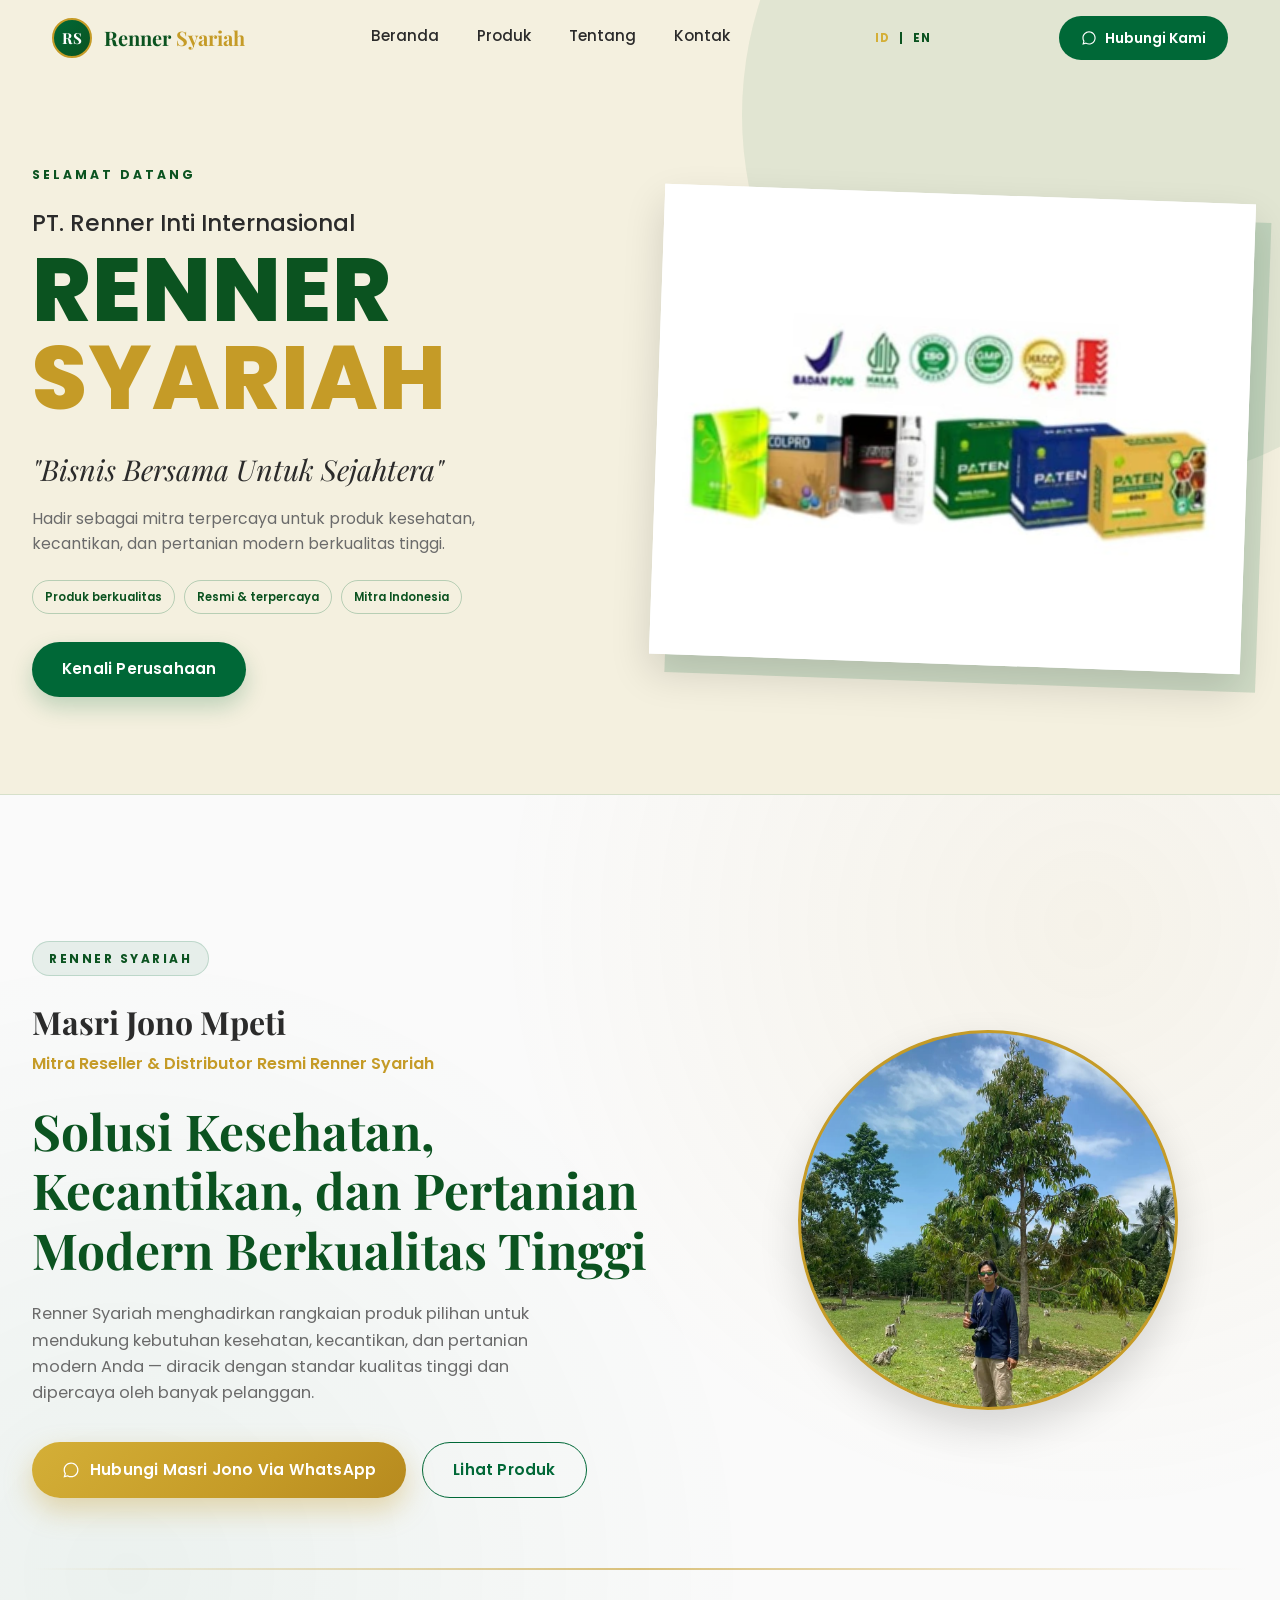
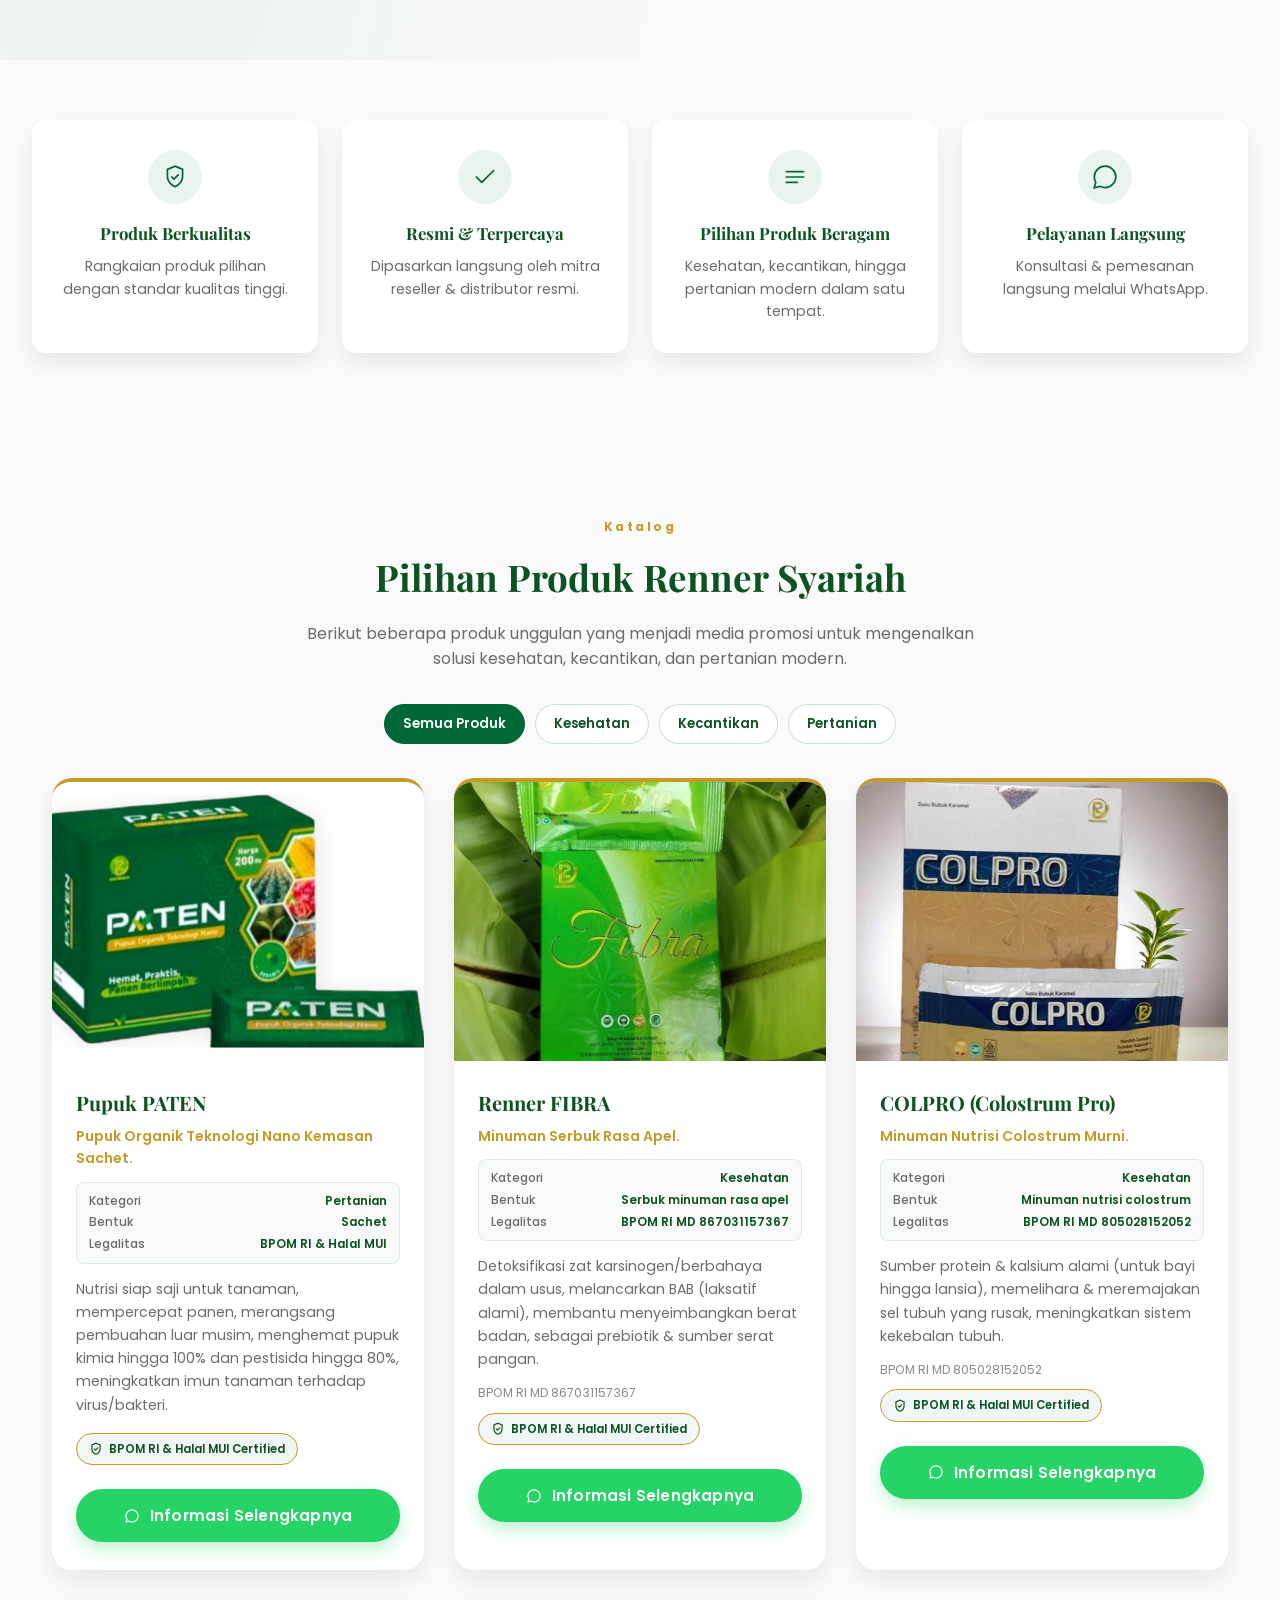
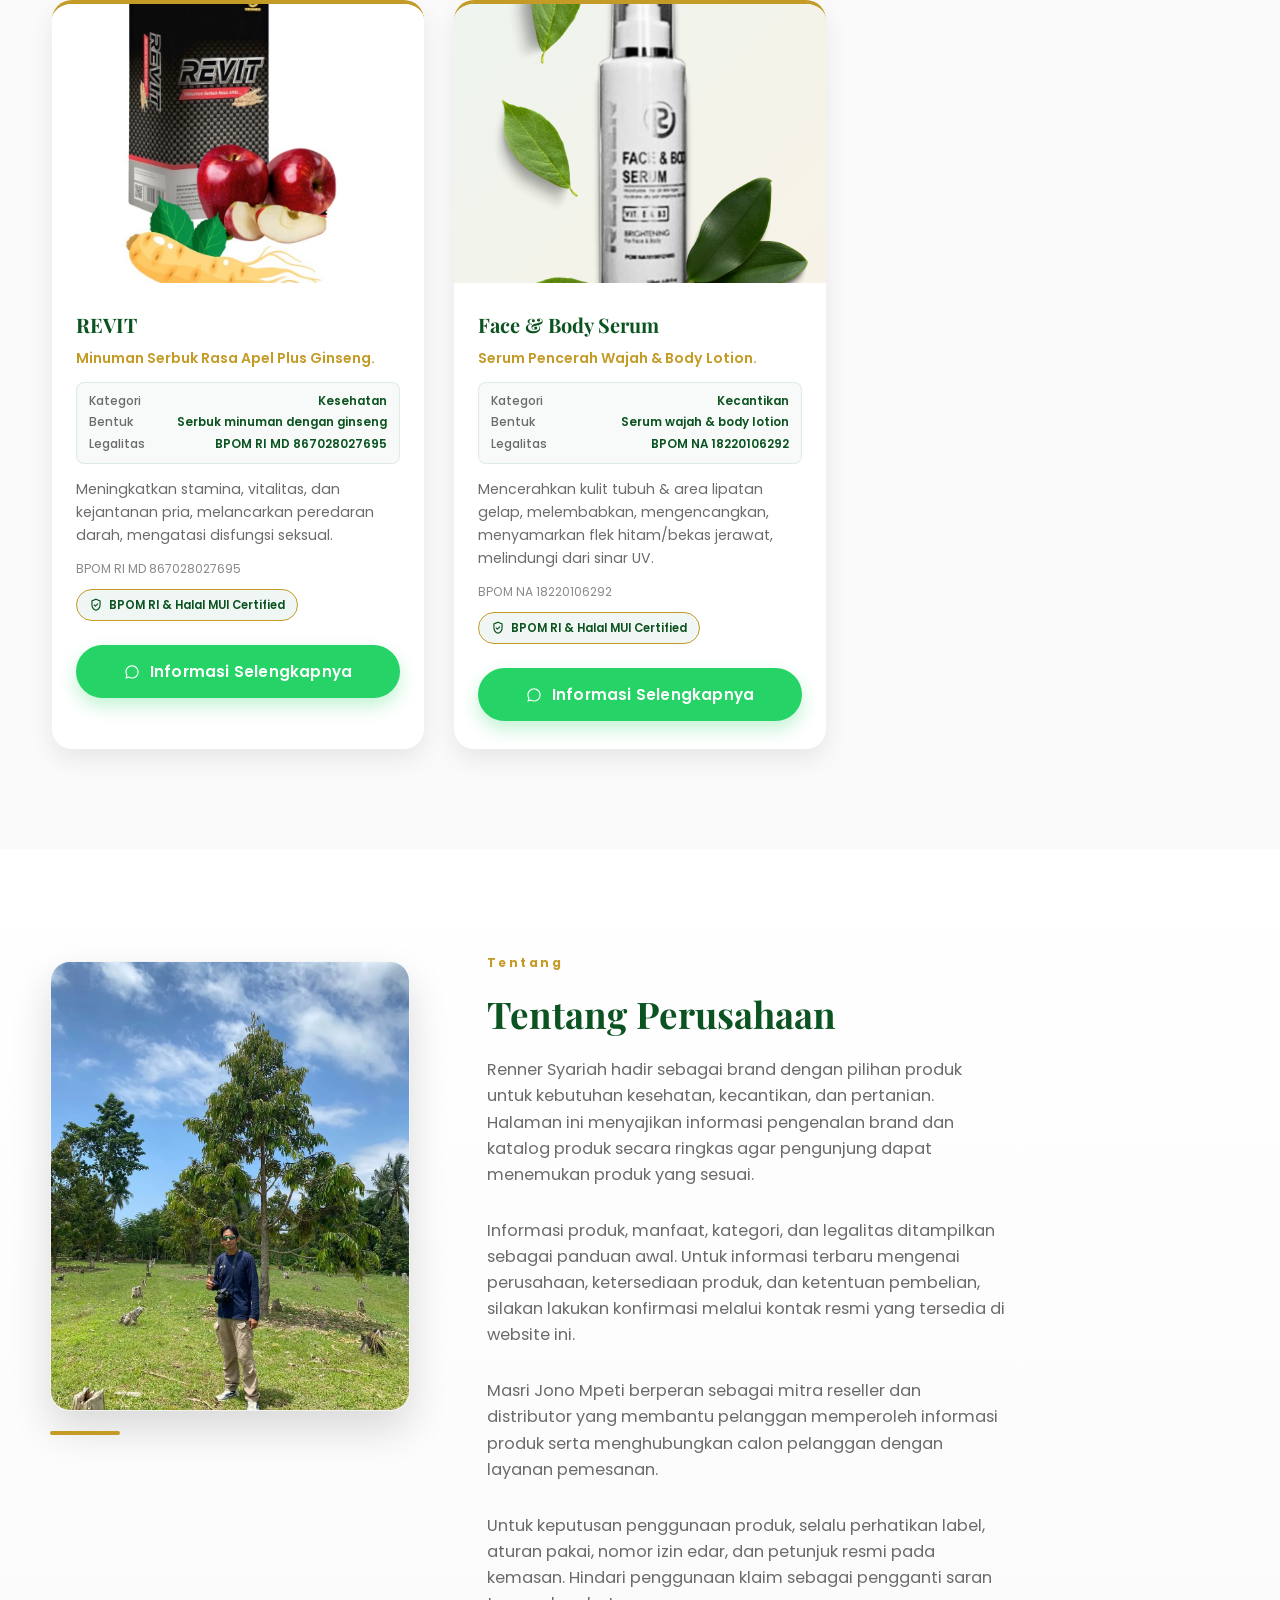
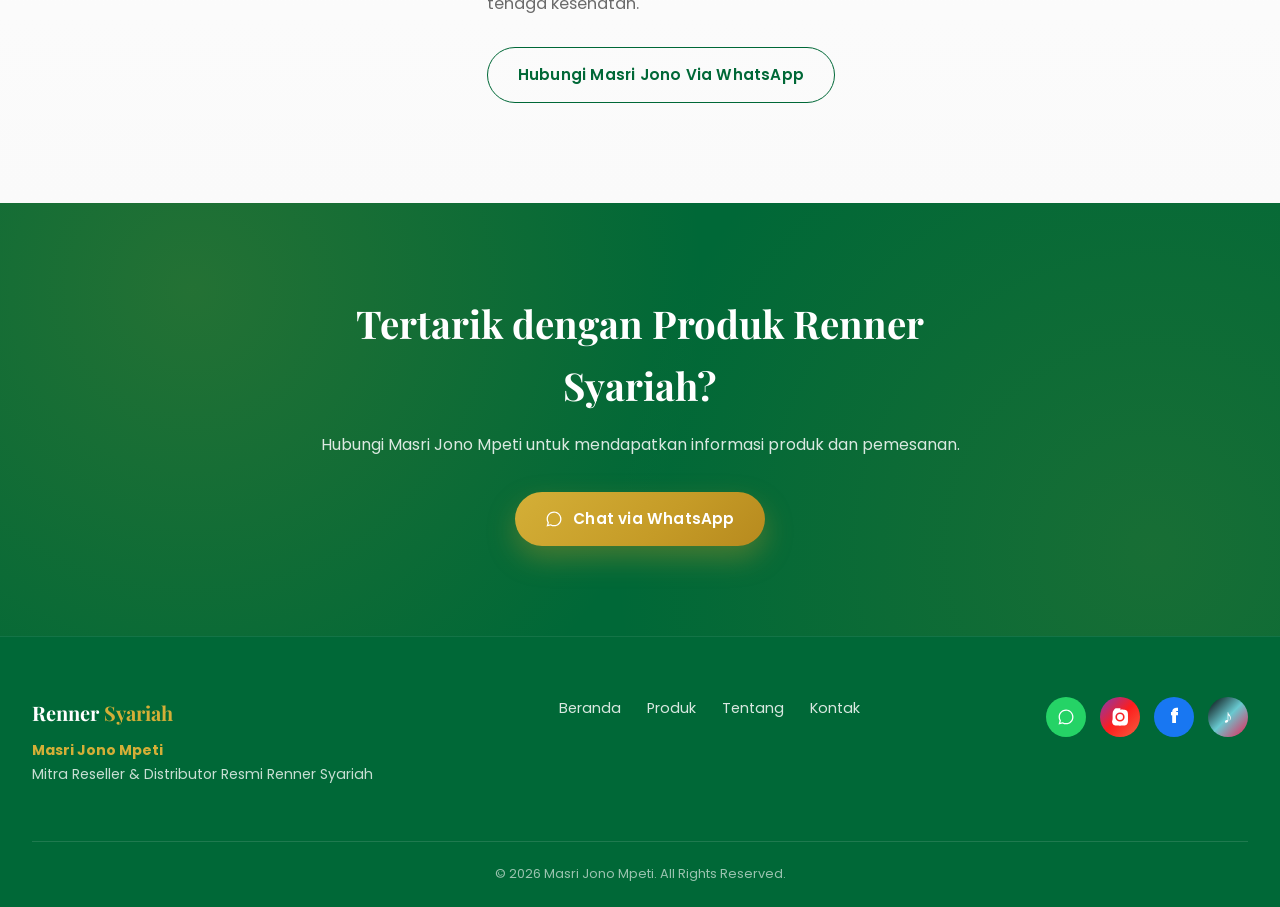
==== index.html @ 4ce664e8 "rener-syariah-mitra-website" ====
<!DOCTYPE html>
<html lang="id">
<head>
<meta charset="UTF-8" />
<meta name="viewport" content="width=device-width, initial-scale=1.0" />
<title>Renner Syariah | Produk Kesehatan, Kecantikan & Pertanian</title>
<meta name="description" content="Renner Syariah menghadirkan pilihan produk kesehatan, kecantikan, dan pertanian modern berkualitas tinggi. Dipasarkan resmi oleh Masri Jono Mpeti, Mitra Reseller & Distributor Resmi Renner Syariah." />
<meta property="og:title" content="Renner Syariah | Produk Kesehatan, Kecantikan & Pertanian" />
<meta property="og:description" content="Solusi Kesehatan, Kecantikan, dan Pertanian Modern Berkualitas Tinggi bersama Masri Jono Mpeti, Mitra Reseller & Distributor Resmi Renner Syariah." />
<meta property="og:type" content="website" />

<link rel="preconnect" href="https://fonts.googleapis.com">
<link rel="preconnect" href="https://fonts.gstatic.com" crossorigin>
<link href="https://fonts.googleapis.com/css2?family=Playfair+Display:wght@500;600;700;800&family=Poppins:wght@300;400;500;600;700&display=swap" rel="stylesheet">

<link rel="stylesheet" href="style.css" />
</head>
<body>

<!-- ===================== NAVBAR ===================== -->
<header class="navbar" id="navbar">
  <div class="navbar-inner">
    <a href="#beranda" class="brand">
      <span class="brand-mark">RS</span>
      <span class="brand-name">Renner <em>Syariah</em></span>
    </a>

    <nav class="nav-links" id="navLinks">
      <a href="#beranda" class="nav-link">Beranda</a>
      <a href="#produk" class="nav-link">Produk</a>
      <a href="#tentang" class="nav-link">Tentang</a>
      <a href="#kontak" class="nav-link">Kontak</a>
    </nav>

    <div class="language-switcher" aria-label="Pilih bahasa">
      <button type="button" class="language-option is-active" data-lang="id" aria-pressed="true">ID</button>
      <span aria-hidden="true">|</span>
      <button type="button" class="language-option" data-lang="en" aria-pressed="false">EN</button>
    </div>

    <a href="#" class="nav-cta" id="navCta">
      <svg viewBox="0 0 24 24" width="16" height="16" fill="currentColor" aria-hidden="true"><path d="M12.04 2C6.58 2 2.13 6.45 2.13 11.91c0 1.75.46 3.45 1.32 4.95L2.05 22l5.29-1.39c1.44.79 3.06 1.2 4.7 1.2h.01c5.46 0 9.91-4.45 9.91-9.91 0-2.65-1.03-5.14-2.9-7.01C17.19 3.03 14.7 2 12.04 2zm0 18.15h-.01c-1.46 0-2.9-.39-4.15-1.13l-.3-.18-3.12.82.83-3.04-.19-.31a8.18 8.18 0 0 1-1.26-4.4c0-4.53 3.68-8.21 8.21-8.21 2.19 0 4.25.86 5.8 2.4a8.15 8.15 0 0 1 2.4 5.8c0 4.53-3.69 8.25-8.21 8.25z"/></svg>
      Hubungi Kami
    </a>

    <button class="hamburger" id="hamburgerBtn" aria-label="Buka menu" aria-expanded="false" aria-controls="navLinks">
      <span></span><span></span><span></span>
    </button>
  </div>
</header>

<main>

  <!-- ===================== COMPANY INTRO ===================== -->
  <section class="company-intro" id="profil-perusahaan">
    <div class="company-intro-inner">
      <div class="company-intro-copy reveal">
        <span class="company-kicker">SELAMAT DATANG</span>
        <p class="company-legal-name">PT. Renner Inti Internasional</p>
        <h1>RENNER <span>SYARIAH</span></h1>
        <p class="company-motto">&quot;Bisnis Bersama Untuk Sejahtera&quot;</p>
        <p class="company-summary">Hadir sebagai mitra terpercaya untuk produk kesehatan, kecantikan, dan pertanian modern berkualitas tinggi.</p>
        <div class="company-credentials" aria-label="Keunggulan perusahaan">
          <span>Produk berkualitas</span>
          <span>Resmi &amp; terpercaya</span>
          <span>Mitra Indonesia</span>
        </div>
        <a href="#tentang" class="btn btn-company">Kenali Perusahaan</a>
      </div>

      <div class="company-intro-visual reveal">
        <div class="company-image-frame">
          <img src="images/utama.png" alt="Materi produk PATEN Renner Syariah" />
        </div>
      </div>
    </div>
  </section>

  <!-- ===================== HERO ===================== -->
  <section class="hero" id="beranda">
    <div class="hero-inner">
      <div class="hero-text reveal">
        <span class="badge-eyebrow">RENNER SYARIAH</span>
        <h2 class="hero-name">Masri Jono Mpeti</h2>
        <p class="hero-role">Mitra Reseller &amp; Distributor Resmi Renner Syariah</p>

        <h1 class="hero-headline">Solusi Kesehatan, Kecantikan, dan Pertanian Modern Berkualitas Tinggi</h1>

        <p class="hero-desc">
          Renner Syariah menghadirkan rangkaian produk pilihan untuk mendukung kebutuhan
          kesehatan, kecantikan, dan pertanian modern Anda &mdash; diracik dengan standar
          kualitas tinggi dan dipercaya oleh banyak pelanggan.
        </p>

        <div class="hero-actions">
          <a href="#" class="btn btn-gold" id="heroWaBtn">
            <svg viewBox="0 0 24 24" width="18" height="18" fill="currentColor" aria-hidden="true"><path d="M12.04 2C6.58 2 2.13 6.45 2.13 11.91c0 1.75.46 3.45 1.32 4.95L2.05 22l5.29-1.39c1.44.79 3.06 1.2 4.7 1.2h.01c5.46 0 9.91-4.45 9.91-9.91 0-2.65-1.03-5.14-2.9-7.01C17.19 3.03 14.7 2 12.04 2zm0 18.15h-.01c-1.46 0-2.9-.39-4.15-1.13l-.3-.18-3.12.82.83-3.04-.19-.31a8.18 8.18 0 0 1-1.26-4.4c0-4.53 3.68-8.21 8.21-8.21 2.19 0 4.25.86 5.8 2.4a8.15 8.15 0 0 1 2.4 5.8c0 4.53-3.69 8.25-8.21 8.25z"/></svg>
            Hubungi Masri Jono Via WhatsApp
          </a>
          <a href="#produk" class="btn btn-outline">Lihat Produk</a>
        </div>
      </div>

      <div class="hero-visual reveal">
        <div class="hero-photo-wrap" style="--hero-image: url('images/profile.jpeg');">
          <div class="hero-blob blob-green" aria-hidden="true"></div>
          <div class="hero-blob blob-gold" aria-hidden="true"></div>
          <img src="images/profile.jpeg" alt="Foto Masri Jono Mpeti, Mitra Reseller & Distributor Resmi Renner Syariah" class="hero-photo" />
        </div>
      </div>
    </div>
    <div class="hero-gold-rule" aria-hidden="true"></div>
  </section>

  <!-- ===================== TRUST SECTION ===================== -->
  <section class="trust">
    <div class="trust-inner">
      <article class="trust-card reveal">
        <span class="trust-icon">
          <svg viewBox="0 0 24 24" width="26" height="26" fill="none" stroke="currentColor" stroke-width="1.6"><path d="M12 2l7 3v6c0 5-3.4 8.7-7 10-3.6-1.3-7-5-7-10V5l7-3z"/><path d="M9 12l2 2 4-4" stroke-linecap="round" stroke-linejoin="round"/></svg>
        </span>
        <h3>Produk Berkualitas</h3>
        <p>Rangkaian produk pilihan dengan standar kualitas tinggi.</p>
      </article>

      <article class="trust-card reveal">
        <span class="trust-icon">
          <svg viewBox="0 0 24 24" width="26" height="26" fill="none" stroke="currentColor" stroke-width="1.6"><path d="M4 12l5 5L20 6" stroke-linecap="round" stroke-linejoin="round"/></svg>
        </span>
        <h3>Resmi &amp; Terpercaya</h3>
        <p>Dipasarkan langsung oleh mitra reseller &amp; distributor resmi.</p>
      </article>

      <article class="trust-card reveal">
        <span class="trust-icon">
          <svg viewBox="0 0 24 24" width="26" height="26" fill="none" stroke="currentColor" stroke-width="1.6"><path d="M4 7h16M4 12h16M4 17h10" stroke-linecap="round"/></svg>
        </span>
        <h3>Pilihan Produk Beragam</h3>
        <p>Kesehatan, kecantikan, hingga pertanian modern dalam satu tempat.</p>
      </article>

      <article class="trust-card reveal">
        <span class="trust-icon">
          <svg viewBox="0 0 24 24" width="26" height="26" fill="none" stroke="currentColor" stroke-width="1.6"><path d="M12.04 2C6.58 2 2.13 6.45 2.13 11.91c0 1.75.46 3.45 1.32 4.95L2.05 22l5.29-1.39c1.44.79 3.06 1.2 4.7 1.2h.01c5.46 0 9.91-4.45 9.91-9.91 0-2.65-1.03-5.14-2.9-7.01C17.19 3.03 14.7 2 12.04 2z"/></svg>
        </span>
        <h3>Pelayanan Langsung</h3>
        <p>Konsultasi &amp; pemesanan langsung melalui WhatsApp.</p>
      </article>
    </div>
  </section>

  <!-- ===================== KATALOG PRODUK ===================== -->
  <section class="catalog" id="produk">
    <div class="section-head reveal">
      <span class="section-eyebrow">Katalog</span>
      <h2 class="section-title">Pilihan Produk Renner Syariah</h2>
      <p class="section-subtitle">Berikut beberapa produk unggulan yang menjadi media promosi untuk mengenalkan solusi kesehatan, kecantikan, dan pertanian modern.</p>
    </div>

    <div class="category-filter reveal" aria-label="Filter kategori produk">
      <button type="button" class="category-filter-btn is-active" data-category-filter="all" data-id="Semua Produk" data-en="All Products">Semua Produk</button>
      <button type="button" class="category-filter-btn" data-category-filter="kesehatan" data-id="Kesehatan" data-en="Health">Kesehatan</button>
      <button type="button" class="category-filter-btn" data-category-filter="kecantikan" data-id="Kecantikan" data-en="Beauty">Kecantikan</button>
      <button type="button" class="category-filter-btn" data-category-filter="pertanian" data-id="Pertanian" data-en="Agriculture">Pertanian</button>
    </div>

    <div class="product-grid">

      <!-- PRODUK 1 -->
      <article class="product-card reveal" data-category="pertanian" tabindex="0" role="button" aria-expanded="false" aria-label="Tampilkan manfaat Pupuk PATEN">
        <div class="product-img-wrap">
          <img src="images/paten.jpg" alt="Pupuk PATEN - Pupuk Organik Teknologi Nano Kemasan Sachet" class="product-img" />
        </div>
        <div class="product-body">
          <h3 class="product-name">Pupuk PATEN</h3>
          <p class="product-tagline">Pupuk Organik Teknologi Nano Kemasan Sachet.</p>
          <div class="product-details">
            <span><strong data-id="Kategori" data-en="Category">Kategori</strong><b data-id="Pertanian" data-en="Agriculture">Pertanian</b></span>
            <span><strong data-id="Bentuk" data-en="Format">Bentuk</strong><b data-id="Sachet" data-en="Sachet">Sachet</b></span>
            <span><strong data-id="Legalitas" data-en="Legal status">Legalitas</strong><b data-id="BPOM RI &amp; Halal MUI" data-en="BPOM RI &amp; Halal MUI">BPOM RI &amp; Halal MUI</b></span>
          </div>
          <p class="product-desc">Nutrisi siap saji untuk tanaman, mempercepat panen, merangsang pembuahan luar musim, menghemat pupuk kimia hingga 100% dan pestisida hingga 80%, meningkatkan imun tanaman terhadap virus/bakteri.</p>
          <div class="product-benefits" aria-hidden="true">
            <h4>Manfaat Produk</h4>
            <ul>
              <li>Mempercepat pertumbuhan dan panen tanaman.</li>
              <li>Merangsang pembuahan di luar musim.</li>
              <li>Menghemat penggunaan pupuk kimia dan pestisida.</li>
              <li>Membantu meningkatkan imun tanaman.</li>
            </ul>
          </div>
         
          <div class="legal-badge">
            <svg viewBox="0 0 24 24" width="14" height="14" fill="none" stroke="currentColor" stroke-width="2"><path d="M12 2l7 3v6c0 5-3.4 8.7-7 10-3.6-1.3-7-5-7-10V5l7-3z"/><path d="M9 12l2 2 4-4" stroke-linecap="round" stroke-linejoin="round"/></svg>
            BPOM RI &amp; Halal MUI Certified
          </div>
          <button class="btn btn-wa product-order" data-product="Pupuk PATEN">
            <svg viewBox="0 0 24 24" width="16" height="16" fill="currentColor" aria-hidden="true"><path d="M12.04 2C6.58 2 2.13 6.45 2.13 11.91c0 1.75.46 3.45 1.32 4.95L2.05 22l5.29-1.39c1.44.79 3.06 1.2 4.7 1.2h.01c5.46 0 9.91-4.45 9.91-9.91 0-2.65-1.03-5.14-2.9-7.01C17.19 3.03 14.7 2 12.04 2zm0 18.15h-.01c-1.46 0-2.9-.39-4.15-1.13l-.3-.18-3.12.82.83-3.04-.19-.31a8.18 8.18 0 0 1-1.26-4.4c0-4.53 3.68-8.21 8.21-8.21 2.19 0 4.25.86 5.8 2.4a8.15 8.15 0 0 1 2.4 5.8c0 4.53-3.69 8.25-8.21 8.25z"/></svg>
            Informasi Selengkapnya
          </button>
        </div>
      </article>

      <!-- PRODUK 2 -->
      <article class="product-card reveal" data-category="kesehatan" tabindex="0" role="button" aria-expanded="false" aria-label="Tampilkan manfaat Renner FIBRA">
        <div class="product-img-wrap">
          <img src="images/fibra.jpg" alt="Renner FIBRA - Minuman Serbuk Rasa Apel" class="product-img" />
        </div>
        <div class="product-body">
          <h3 class="product-name">Renner FIBRA</h3>
          <p class="product-tagline">Minuman Serbuk Rasa Apel.</p>
          <div class="product-details">
            <span><strong data-id="Kategori" data-en="Category">Kategori</strong><b data-id="Kesehatan" data-en="Health">Kesehatan</b></span>
            <span><strong data-id="Bentuk" data-en="Format">Bentuk</strong><b data-id="Serbuk minuman rasa apel" data-en="Apple-flavored drink powder">Serbuk minuman rasa apel</b></span>
            <span><strong data-id="Legalitas" data-en="Legal status">Legalitas</strong><b data-id="BPOM RI MD 867031157367" data-en="BPOM RI MD 867031157367">BPOM RI MD 867031157367</b></span>
          </div>
          <p class="product-desc">Detoksifikasi zat karsinogen/berbahaya dalam usus, melancarkan BAB (laksatif alami), membantu menyeimbangkan berat badan, sebagai prebiotik &amp; sumber serat pangan.</p>
          <div class="product-benefits" aria-hidden="true">
            <h4>Manfaat Produk</h4>
            <ul>
              <li>Membantu membersihkan zat berbahaya dalam usus.</li>
              <li>Mendukung kelancaran buang air besar.</li>
              <li>Membantu menjaga keseimbangan berat badan.</li>
              <li>Menjadi sumber serat dan prebiotik.</li>
            </ul>
          </div>
          <p class="product-legal-number">BPOM RI MD 867031157367</p>
         
          <div class="legal-badge">
            <svg viewBox="0 0 24 24" width="14" height="14" fill="none" stroke="currentColor" stroke-width="2"><path d="M12 2l7 3v6c0 5-3.4 8.7-7 10-3.6-1.3-7-5-7-10V5l7-3z"/><path d="M9 12l2 2 4-4" stroke-linecap="round" stroke-linejoin="round"/></svg>
            BPOM RI &amp; Halal MUI Certified
          </div>
          <button class="btn btn-wa product-order" data-product="Renner FIBRA">
            <svg viewBox="0 0 24 24" width="16" height="16" fill="currentColor" aria-hidden="true"><path d="M12.04 2C6.58 2 2.13 6.45 2.13 11.91c0 1.75.46 3.45 1.32 4.95L2.05 22l5.29-1.39c1.44.79 3.06 1.2 4.7 1.2h.01c5.46 0 9.91-4.45 9.91-9.91 0-2.65-1.03-5.14-2.9-7.01C17.19 3.03 14.7 2 12.04 2zm0 18.15h-.01c-1.46 0-2.9-.39-4.15-1.13l-.3-.18-3.12.82.83-3.04-.19-.31a8.18 8.18 0 0 1-1.26-4.4c0-4.53 3.68-8.21 8.21-8.21 2.19 0 4.25.86 5.8 2.4a8.15 8.15 0 0 1 2.4 5.8c0 4.53-3.69 8.25-8.21 8.25z"/></svg>
            Informasi Selengkapnya
          </button>
        </div>
      </article>

      <!-- PRODUK 3 -->
      <article class="product-card reveal" data-category="kesehatan" tabindex="0" role="button" aria-expanded="false" aria-label="Tampilkan manfaat COLPRO">
        <div class="product-img-wrap">
          <img src="images/colpro.jpg" alt="COLPRO (Colostrum Pro) - Minuman Nutrisi Colostrum Murni" class="product-img" />
        </div>
        <div class="product-body">
          <h3 class="product-name">COLPRO (Colostrum Pro)</h3>
          <p class="product-tagline">Minuman Nutrisi Colostrum Murni.</p>
          <div class="product-details">
            <span><strong data-id="Kategori" data-en="Category">Kategori</strong><b data-id="Kesehatan" data-en="Health">Kesehatan</b></span>
            <span><strong data-id="Bentuk" data-en="Format">Bentuk</strong><b data-id="Minuman nutrisi colostrum" data-en="Colostrum nutrition drink">Minuman nutrisi colostrum</b></span>
            <span><strong data-id="Legalitas" data-en="Legal status">Legalitas</strong><b data-id="BPOM RI MD 805028152052" data-en="BPOM RI MD 805028152052">BPOM RI MD 805028152052</b></span>
          </div>
          <p class="product-desc">Sumber protein &amp; kalsium alami (untuk bayi hingga lansia), memelihara &amp; meremajakan sel tubuh yang rusak, meningkatkan sistem kekebalan tubuh.</p>
          <div class="product-benefits" aria-hidden="true">
            <h4>Manfaat Produk</h4>
            <ul>
              <li>Menyediakan protein dan kalsium alami.</li>
              <li>Mendukung pemeliharaan dan peremajaan sel tubuh.</li>
              <li>Membantu menjaga sistem kekebalan tubuh.</li>
              <li>Dapat dikonsumsi mulai dari bayi hingga lansia.</li>
            </ul>
          </div>
          <p class="product-legal-number">BPOM RI MD 805028152052</p>
        
          <div class="legal-badge">
            <svg viewBox="0 0 24 24" width="14" height="14" fill="none" stroke="currentColor" stroke-width="2"><path d="M12 2l7 3v6c0 5-3.4 8.7-7 10-3.6-1.3-7-5-7-10V5l7-3z"/><path d="M9 12l2 2 4-4" stroke-linecap="round" stroke-linejoin="round"/></svg>
            BPOM RI &amp; Halal MUI Certified
          </div>
          <button class="btn btn-wa product-order" data-product="COLPRO (Colostrum Pro)">
            <svg viewBox="0 0 24 24" width="16" height="16" fill="currentColor" aria-hidden="true"><path d="M12.04 2C6.58 2 2.13 6.45 2.13 11.91c0 1.75.46 3.45 1.32 4.95L2.05 22l5.29-1.39c1.44.79 3.06 1.2 4.7 1.2h.01c5.46 0 9.91-4.45 9.91-9.91 0-2.65-1.03-5.14-2.9-7.01C17.19 3.03 14.7 2 12.04 2zm0 18.15h-.01c-1.46 0-2.9-.39-4.15-1.13l-.3-.18-3.12.82.83-3.04-.19-.31a8.18 8.18 0 0 1-1.26-4.4c0-4.53 3.68-8.21 8.21-8.21 2.19 0 4.25.86 5.8 2.4a8.15 8.15 0 0 1 2.4 5.8c0 4.53-3.69 8.25-8.21 8.25z"/></svg>
            Informasi Selengkapnya
          </button>
        </div>
      </article>

      <!-- PRODUK 4 -->
      <article class="product-card reveal" data-category="kesehatan" tabindex="0" role="button" aria-expanded="false" aria-label="Tampilkan manfaat REVIT">
        <div class="product-img-wrap">
          <img src="images/revit.jpg" alt="REVIT - Minuman Serbuk Rasa Apel Plus Ginseng" class="product-img" />
        </div>
        <div class="product-body">
          <h3 class="product-name">REVIT</h3>
          <p class="product-tagline">Minuman Serbuk Rasa Apel Plus Ginseng.</p>
          <div class="product-details">
            <span><strong data-id="Kategori" data-en="Category">Kategori</strong><b data-id="Kesehatan" data-en="Health">Kesehatan</b></span>
            <span><strong data-id="Bentuk" data-en="Format">Bentuk</strong><b data-id="Serbuk minuman dengan ginseng" data-en="Drink powder with ginseng">Serbuk minuman dengan ginseng</b></span>
            <span><strong data-id="Legalitas" data-en="Legal status">Legalitas</strong><b data-id="BPOM RI MD 867028027695" data-en="BPOM RI MD 867028027695">BPOM RI MD 867028027695</b></span>
          </div>
          <p class="product-desc">Meningkatkan stamina, vitalitas, dan kejantanan pria, melancarkan peredaran darah, mengatasi disfungsi seksual.</p>
          <div class="product-benefits" aria-hidden="true">
            <h4>Manfaat Produk</h4>
            <ul>
              <li>Membantu meningkatkan stamina dan vitalitas pria.</li>
              <li>Mendukung kelancaran peredaran darah.</li>
              <li>Membantu menjaga performa dan kebugaran tubuh.</li>
            </ul>
          </div>
          <p class="product-legal-number">BPOM RI MD 867028027695</p>
          
          <div class="legal-badge">
            <svg viewBox="0 0 24 24" width="14" height="14" fill="none" stroke="currentColor" stroke-width="2"><path d="M12 2l7 3v6c0 5-3.4 8.7-7 10-3.6-1.3-7-5-7-10V5l7-3z"/><path d="M9 12l2 2 4-4" stroke-linecap="round" stroke-linejoin="round"/></svg>
            BPOM RI &amp; Halal MUI Certified
          </div>
          <button class="btn btn-wa product-order" data-product="REVIT">
            <svg viewBox="0 0 24 24" width="16" height="16" fill="currentColor" aria-hidden="true"><path d="M12.04 2C6.58 2 2.13 6.45 2.13 11.91c0 1.75.46 3.45 1.32 4.95L2.05 22l5.29-1.39c1.44.79 3.06 1.2 4.7 1.2h.01c5.46 0 9.91-4.45 9.91-9.91 0-2.65-1.03-5.14-2.9-7.01C17.19 3.03 14.7 2 12.04 2zm0 18.15h-.01c-1.46 0-2.9-.39-4.15-1.13l-.3-.18-3.12.82.83-3.04-.19-.31a8.18 8.18 0 0 1-1.26-4.4c0-4.53 3.68-8.21 8.21-8.21 2.19 0 4.25.86 5.8 2.4a8.15 8.15 0 0 1 2.4 5.8c0 4.53-3.69 8.25-8.21 8.25z"/></svg>
            Informasi Selengkapnya
          </button>
        </div>
      </article>

      <!-- PRODUK 5 -->
      <article class="product-card reveal" data-category="kecantikan" tabindex="0" role="button" aria-expanded="false" aria-label="Tampilkan manfaat Face &amp; Body Serum">
        <div class="product-img-wrap">
          <img src="images/bodycerum.png" alt="Face & Body Serum - Serum Pencerah Wajah & Body Lotion" class="product-img" />
        </div>
        <div class="product-body">
          <h3 class="product-name">Face &amp; Body Serum</h3>
          <p class="product-tagline">Serum Pencerah Wajah &amp; Body Lotion.</p>
          <div class="product-details">
            <span><strong data-id="Kategori" data-en="Category">Kategori</strong><b data-id="Kecantikan" data-en="Beauty">Kecantikan</b></span>
            <span><strong data-id="Bentuk" data-en="Format">Bentuk</strong><b data-id="Serum wajah &amp; body lotion" data-en="Face serum &amp; body lotion">Serum wajah &amp; body lotion</b></span>
            <span><strong data-id="Legalitas" data-en="Legal status">Legalitas</strong><b data-id="BPOM NA 18220106292" data-en="BPOM NA 18220106292">BPOM NA 18220106292</b></span>
          </div>
          <p class="product-desc">Mencerahkan kulit tubuh &amp; area lipatan gelap, melembabkan, mengencangkan, menyamarkan flek hitam/bekas jerawat, melindungi dari sinar UV.</p>
          <div class="product-benefits" aria-hidden="true">
            <h4>Manfaat Produk</h4>
            <ul>
              <li>Membantu mencerahkan kulit dan area lipatan.</li>
              <li>Melembabkan serta membantu mengencangkan kulit.</li>
              <li>Menyamarkan flek hitam dan bekas jerawat.</li>
              <li>Membantu melindungi kulit dari sinar UV.</li>
            </ul>
          </div>
          <p class="product-legal-number">BPOM NA 18220106292</p>
         
          <div class="legal-badge">
            <svg viewBox="0 0 24 24" width="14" height="14" fill="none" stroke="currentColor" stroke-width="2"><path d="M12 2l7 3v6c0 5-3.4 8.7-7 10-3.6-1.3-7-5-7-10V5l7-3z"/><path d="M9 12l2 2 4-4" stroke-linecap="round" stroke-linejoin="round"/></svg>
            BPOM RI &amp; Halal MUI Certified
          </div>
          <button class="btn btn-wa product-order" data-product="Face & Body Serum">
            <svg viewBox="0 0 24 24" width="16" height="16" fill="currentColor" aria-hidden="true"><path d="M12.04 2C6.58 2 2.13 6.45 2.13 11.91c0 1.75.46 3.45 1.32 4.95L2.05 22l5.29-1.39c1.44.79 3.06 1.2 4.7 1.2h.01c5.46 0 9.91-4.45 9.91-9.91 0-2.65-1.03-5.14-2.9-7.01C17.19 3.03 14.7 2 12.04 2zm0 18.15h-.01c-1.46 0-2.9-.39-4.15-1.13l-.3-.18-3.12.82.83-3.04-.19-.31a8.18 8.18 0 0 1-1.26-4.4c0-4.53 3.68-8.21 8.21-8.21 2.19 0 4.25.86 5.8 2.4a8.15 8.15 0 0 1 2.4 5.8c0 4.53-3.69 8.25-8.21 8.25z"/></svg>
            Informasi Selengkapnya
          </button>
        </div>
      </article>

    </div>
  </section>

  <!-- ===================== TENTANG PERUSAHAAN ===================== -->
  <section class="about" id="tentang">
    <div class="about-inner">
      <div class="about-photo reveal">
        <div class="about-photo-frame">
          <img src="images/profile.jpeg" alt="Foto Masri Jono Mpeti" />
        </div>
        <span class="gold-line" aria-hidden="true"></span>
      </div>
      <div class="about-text reveal">
        <span class="section-eyebrow">Tentang</span>
        <h2 class="section-title">Tentang Perusahaan</h2>

        <p>
          Renner Syariah hadir sebagai brand dengan pilihan produk untuk kebutuhan kesehatan, kecantikan,
          dan pertanian. Halaman ini menyajikan informasi pengenalan brand dan katalog produk secara ringkas
          agar pengunjung dapat menemukan produk yang sesuai.
        </p>

        <p>
          Informasi produk, manfaat, kategori, dan legalitas ditampilkan sebagai panduan awal. Untuk
          informasi terbaru mengenai perusahaan, ketersediaan produk, dan ketentuan pembelian, silakan
          lakukan konfirmasi melalui kontak resmi yang tersedia di website ini.
        </p>

        <p>
          Masri Jono Mpeti berperan sebagai mitra reseller dan distributor yang membantu pelanggan
          memperoleh informasi produk serta menghubungkan calon pelanggan dengan layanan pemesanan.
        </p>

        <p>
          Untuk keputusan penggunaan produk, selalu perhatikan label, aturan pakai, nomor izin edar,
          dan petunjuk resmi pada kemasan. Hindari penggunaan klaim sebagai pengganti saran tenaga kesehatan.
        </p>

        <a href="#" class="btn btn-outline" id="aboutWaBtn">Hubungi Masri Jono Via WhatsApp</a>
      </div>
    </div>
  </section>

  <!-- ===================== CTA SECTION ===================== -->
  <section class="cta-section" id="kontak">
    <div class="cta-inner reveal">
      <h2>Tertarik dengan Produk Renner Syariah?</h2>
      <p>Hubungi Masri Jono Mpeti untuk mendapatkan informasi produk dan pemesanan.</p>
      <a href="#" class="btn btn-gold" id="ctaWaBtn">
        <svg viewBox="0 0 24 24" width="18" height="18" fill="currentColor" aria-hidden="true"><path d="M12.04 2C6.58 2 2.13 6.45 2.13 11.91c0 1.75.46 3.45 1.32 4.95L2.05 22l5.29-1.39c1.44.79 3.06 1.2 4.7 1.2h.01c5.46 0 9.91-4.45 9.91-9.91 0-2.65-1.03-5.14-2.9-7.01C17.19 3.03 14.7 2 12.04 2zm0 18.15h-.01c-1.46 0-2.9-.39-4.15-1.13l-.3-.18-3.12.82.83-3.04-.19-.31a8.18 8.18 0 0 1-1.26-4.4c0-4.53 3.68-8.21 8.21-8.21 2.19 0 4.25.86 5.8 2.4a8.15 8.15 0 0 1 2.4 5.8c0 4.53-3.69 8.25-8.21 8.25z"/></svg>
        Chat via WhatsApp
      </a>
    </div>
  </section>

</main>

<!-- ===================== FOOTER ===================== -->
<footer class="footer">
  <div class="footer-inner">
    <div class="footer-brand">
      <span class="brand-name light">Renner <em>Syariah</em></span>
      <p class="footer-role">
        <strong>Masri Jono Mpeti</strong><br />
        Mitra Reseller &amp; Distributor Resmi Renner Syariah
      </p>
    </div>

    <nav class="footer-links">
      <a href="#beranda">Beranda</a>
      <a href="#produk">Produk</a>
      <a href="#tentang">Tentang</a>
      <a href="#kontak">Kontak</a>
    </nav>

    <div class="footer-social">
      <a href="#" class="social-icon wa" id="footerWaBtn" aria-label="WhatsApp">
        <svg viewBox="0 0 24 24" width="18" height="18" fill="currentColor"><path d="M12.04 2C6.58 2 2.13 6.45 2.13 11.91c0 1.75.46 3.45 1.32 4.95L2.05 22l5.29-1.39c1.44.79 3.06 1.2 4.7 1.2h.01c5.46 0 9.91-4.45 9.91-9.91 0-2.65-1.03-5.14-2.9-7.01C17.19 3.03 14.7 2 12.04 2zm0 18.15h-.01c-1.46 0-2.9-.39-4.15-1.13l-.3-.18-3.12.82.83-3.04-.19-.31a8.18 8.18 0 0 1-1.26-4.4c0-4.53 3.68-8.21 8.21-8.21 2.19 0 4.25.86 5.8 2.4a8.15 8.15 0 0 1 2.4 5.8c0 4.53-3.69 8.25-8.21 8.25z"/></svg>
      </a>
      <a href="#" class="social-icon ig" id="footerIgBtn" aria-label="Instagram">
        <svg viewBox="0 0 24 24" width="18" height="18" fill="currentColor"><path d="M12 2.16c3.2 0 3.58.01 4.85.07 1.17.05 1.97.24 2.43.4a4.9 4.9 0 0 1 1.77 1.15 4.9 4.9 0 0 1 1.15 1.77c.16.46.35 1.26.4 2.43.06 1.27.07 1.65.07 4.85s-.01 3.58-.07 4.85c-.05 1.17-.24 1.97-.4 2.43a4.9 4.9 0 0 1-1.15 1.77 4.9 4.9 0 0 1-1.77 1.15c-.46.16-1.26.35-2.43.4-1.27.06-1.65.07-4.85.07s-3.58-.01-4.85-.07c-1.17-.05-1.97-.24-2.43-.4a4.9 4.9 0 0 1-1.77-1.15 4.9 4.9 0 0 1-1.15-1.77c-.16-.46-.35-1.26-.4-2.43C2.17 15.58 2.16 15.2 2.16 12s.01-3.58.07-4.85c.05-1.17.24-1.97.4-2.43a4.9 4.9 0 0 1 1.15-1.77A4.9 4.9 0 0 1 5.55.8c.46-.16 1.26-.35 2.43-.4C9.25.34 9.63.33 12.83.33M12 5.84a6.16 6.16 0 1 0 0 12.32 6.16 6.16 0 0 0 0-12.32zm0 10.16a4 4 0 1 1 0-8 4 4 0 0 1 0 8zm6.4-10.4a1.44 1.44 0 1 1-2.88 0 1.44 1.44 0 0 1 2.88 0z"/></svg>
      </a>
      <a href="#" class="social-icon fb" id="footerFbBtn" aria-label="Facebook">
        <span>f</span>
      </a>
      <a href="#" class="social-icon tt" id="footerTtBtn" aria-label="TikTok">
        <span>♪</span>
      </a>
    </div>
  </div>
  <div class="footer-bottom">
    <p>© 2026 Masri Jono Mpeti. All Rights Reserved.</p>
  </div>
</footer>



<script src="script.js"></script>
</body>
</html>
---- style.css ----
/* =====================================================
   RENNER SYARIAH — LANDING PAGE STYLES
   ===================================================== */

:root {
  --green: #006837;
  --green-dark: #0B5320;
  --gold: #C59B27;
  --gold-alt: #D4AF37;
  --bg: #FAFAFA;
  --card: #FFFFFF;
  --text: #2B2B2B;
  --text-muted: #6b6b6b;
  --wa: #25D366;
  --ig-1: #833AB4;
  --ig-2: #FD1D1D;
  --ig-3: #F56040;
  --fb: #1877F2;
  --tt-1: #010101;
  --tt-2: #69C9D0;
  --tt-3: #EE1D52;

  --shadow-soft: 0 10px 25px rgba(0,0,0,0.08);
  --shadow-lift: 0 18px 40px rgba(0,0,0,0.14);

  --font-display: "Playfair Display", Georgia, "Times New Roman", serif;
  --font-body: "Poppins", -apple-system, BlinkMacSystemFont, "Segoe UI", sans-serif;

  --radius-lg: 20px;
  --radius-md: 14px;
  --radius-sm: 10px;

  --nav-height: 76px;
}

* { box-sizing: border-box; }

html {
  scroll-behavior: smooth;
}

body {
  margin: 0;
  font-family: var(--font-body);
  color: var(--text);
  background: var(--bg);
  overflow-x: hidden;
  line-height: 1.6;
}

img { max-width: 100%; display: block; }

a { text-decoration: none; color: inherit; }

ul { list-style: none; margin: 0; padding: 0; }

button { font-family: inherit; cursor: pointer; border: none; background: none; }

/* -------- reveal-on-scroll -------- */
.reveal {
  opacity: 0;
  transform: translateY(30px);
  transition: opacity 0.75s cubic-bezier(.2,.7,.3,1), transform 0.75s cubic-bezier(.2,.7,.3,1);
}
.reveal.is-visible {
  opacity: 1;
  transform: translateY(0);
}

/* -------- buttons -------- */
.btn {
  display: inline-flex;
  align-items: center;
  gap: 10px;
  padding: 15px 30px;
  border-radius: 50px;
  font-weight: 600;
  font-size: 0.95rem;
  letter-spacing: 0.2px;
  transition: transform 0.3s ease, box-shadow 0.3s ease, background 0.3s ease;
  white-space: nowrap;
}

.btn-gold {
  background: linear-gradient(135deg, var(--gold-alt), var(--gold) 60%, #B78A1E);
  color: #fff;
  box-shadow: 0 12px 28px rgba(197,155,39,0.35);
  position: relative;
  overflow: hidden;
}
.btn-gold::before {
  content: "";
  position: absolute;
  top: 0; left: -75%;
  width: 50%; height: 100%;
  background: linear-gradient(120deg, transparent, rgba(255,255,255,0.55), transparent);
  transform: skewX(-20deg);
  transition: left 0.7s ease;
}
.btn-gold:hover::before { left: 130%; }
.btn-gold:hover {
  transform: translateY(-3px);
  box-shadow: 0 16px 34px rgba(197,155,39,0.45);
}

.btn-outline {
  background: transparent;
  color: var(--green);
  border: 1.5px solid var(--green);
}
.btn-outline:hover {
  background: var(--green);
  color: #fff;
  transform: translateY(-3px);
}

.btn-wa {
  background: var(--wa);
  color: #fff;
  width: 100%;
  justify-content: center;
  box-shadow: 0 8px 18px rgba(37,211,102,0.28);
}
.btn-wa:hover {
  transform: translateY(-2px);
  box-shadow: 0 12px 24px rgba(37,211,102,0.38);
  filter: brightness(1.03);
}

/* =====================================================
   NAVBAR
   ===================================================== */
.navbar {
  position: fixed;
  top: 0; left: 0; right: 0;
  height: var(--nav-height);
  z-index: 1000;
  background: transparent;
  transition: background 0.4s ease, box-shadow 0.4s ease, height 0.3s ease;
}
.navbar.scrolled {
  background: rgba(255,255,255,0.92);
  backdrop-filter: blur(10px);
  box-shadow: 0 4px 20px rgba(0,0,0,0.06);
  height: 68px;
}

.navbar-inner {
  max-width: 1240px;
  margin: 0 auto;
  height: 100%;
  padding: 0 32px;
  display: flex;
  align-items: center;
  justify-content: space-between;
  gap: 20px;
}

.brand {
  display: flex;
  align-items: center;
  gap: 12px;
}
.brand-mark {
  width: 40px; height: 40px;
  border-radius: 50%;
  background: linear-gradient(135deg, var(--green), var(--green-dark));
  color: #fff;
  display: flex; align-items: center; justify-content: center;
  font-family: var(--font-display);
  font-weight: 700;
  font-size: 0.95rem;
  border: 2px solid var(--gold);
  flex-shrink: 0;
}
.brand-name {
  font-family: var(--font-display);
  font-weight: 700;
  font-size: 1.25rem;
  color: var(--green-dark);
}
.brand-name em {
  font-style: normal;
  color: var(--gold);
}
.brand-name.light { color: #fff; }
.brand-name.light em { color: var(--gold-alt); }

.nav-links {
  display: flex;
  gap: 38px;
}
.nav-link {
  position: relative;
  font-weight: 500;
  font-size: 0.95rem;
  color: var(--text);
  padding-bottom: 4px;
}
.nav-link::after {
  content: "";
  position: absolute;
  left: 0; bottom: 0;
  width: 0%; height: 2px;
  background: var(--gold);
  transition: width 0.3s ease;
}
.nav-link:hover::after { width: 100%; }

.nav-cta {
  display: inline-flex;
  align-items: center;
  gap: 8px;
  padding: 11px 22px;
  border-radius: 50px;
  background: var(--green);
  color: #fff;
  font-weight: 600;
  font-size: 0.88rem;
  transition: background 0.3s ease, transform 0.3s ease;
}
.nav-cta:hover {
  background: var(--green-dark);
  transform: translateY(-2px);
}

.hamburger {
  display: none;
  flex-direction: column;
  gap: 5px;
  width: 32px;
  padding: 6px;
}
.hamburger span {
  height: 2px;
  width: 100%;
  background: var(--green-dark);
  border-radius: 2px;
  transition: transform 0.3s ease, opacity 0.3s ease;
}
.hamburger.active span:nth-child(1) { transform: translateY(7px) rotate(45deg); }
.hamburger.active span:nth-child(2) { opacity: 0; }
.hamburger.active span:nth-child(3) { transform: translateY(-7px) rotate(-45deg); }

/* =====================================================
   COMPANY INTRO
   ===================================================== */
.company-intro {
  position: relative;
  min-height: min(720px, 92vh);
  padding: calc(var(--nav-height) + 58px) 32px 70px;
  overflow: hidden;
  background: #f4f0df;
  border-bottom: 1px solid rgba(0,104,55,0.12);
}
.company-intro::before {
  content: "";
  position: absolute;
  width: 58vw;
  height: 58vw;
  max-width: 760px;
  max-height: 760px;
  right: -16vw;
  top: -20vw;
  border-radius: 50%;
  background: rgba(0,104,55,0.08);
}
.company-intro-inner {
  position: relative;
  z-index: 1;
  max-width: 1240px;
  min-height: 590px;
  margin: 0 auto;
  display: grid;
  grid-template-columns: 0.95fr 1.05fr;
  align-items: center;
  gap: clamp(35px, 7vw, 100px);
}
.company-intro-copy { max-width: 590px; }
.company-kicker {
  display: inline-block;
  color: var(--green-dark);
  font-size: 0.76rem;
  font-weight: 700;
  letter-spacing: 3px;
  margin-bottom: 20px;
}
.company-legal-name {
  margin: 0 0 4px;
  color: var(--text);
  font-size: clamp(1.1rem, 2vw, 1.45rem);
  font-weight: 500;
}
.company-intro h1 {
  margin: 0;
  color: var(--green-dark);
  font-size: clamp(3.1rem, 7vw, 6.4rem);
  line-height: 0.98;
  letter-spacing: 1px;
  font-weight: 800;
}
.company-intro h1 span { color: var(--gold); display: block; }
.company-motto {
  margin: 24px 0 14px;
  color: var(--text);
  font-family: var(--font-display);
  font-size: clamp(1.25rem, 2.4vw, 1.8rem);
  font-style: italic;
}
.company-summary {
  max-width: 470px;
  margin: 0 0 24px;
  color: var(--text-muted);
  font-size: 0.98rem;
}
.company-credentials { display: flex; flex-wrap: wrap; gap: 9px; margin-bottom: 28px; }
.company-credentials span {
  padding: 7px 12px;
  border: 1px solid rgba(0,104,55,0.25);
  border-radius: 999px;
  color: var(--green-dark);
  font-size: 0.72rem;
  font-weight: 600;
}
.btn-company { background: var(--green); color: #fff; box-shadow: 0 10px 22px rgba(0,104,55,0.22); }
.btn-company:hover { background: var(--green-dark); transform: translateY(-3px); }
.company-intro-visual { position: relative; min-width: 0; }
.company-image-frame {
  height: clamp(270px, 41vw, 470px);
  overflow: hidden;
  border: 10px solid #fff;
  box-shadow: 16px 18px 0 rgba(0,104,55,0.15), var(--shadow-lift);
  background: #fff;
  transform: rotate(2deg);
}
.company-image-frame img {
  width: 100%;
  height: 100%;
  object-fit: contain;
  object-position: center;
}
.company-stamp {
  position: absolute;
  left: -28px;
  bottom: -25px;
  width: 106px;
  height: 106px;
  border-radius: 50%;
  display: grid;
  place-content: center;
  text-align: center;
  color: #fff;
  background: var(--gold);
  border: 5px solid #f4f0df;
  font-size: 0.78rem;
  font-weight: 800;
  line-height: 1.15;
  letter-spacing: 1px;
  transform: rotate(-12deg);
}

/* =====================================================
   HERO
   ===================================================== */
.hero {
  position: relative;
  padding: calc(var(--nav-height) + 70px) 32px 90px;
  background:
    radial-gradient(circle at 85% 15%, rgba(197,155,39,0.08), transparent 45%),
    radial-gradient(circle at 10% 90%, rgba(0,104,55,0.06), transparent 45%),
    var(--bg);
  overflow: hidden;
}

.hero-inner {
  max-width: 1240px;
  margin: 0 auto;
  display: grid;
  grid-template-columns: 1.1fr 0.9fr;
  align-items: center;
  gap: 60px;
}

.badge-eyebrow {
  display: inline-block;
  font-size: 0.75rem;
  font-weight: 700;
  letter-spacing: 2.5px;
  color: var(--green-dark);
  background: rgba(0,104,55,0.08);
  border: 1px solid rgba(0,104,55,0.18);
  padding: 7px 16px;
  border-radius: 50px;
  margin-bottom: 20px;
}

.hero-name {
  font-family: var(--font-display);
  font-size: 2rem;
  font-weight: 700;
  color: var(--text);
  margin: 0 0 4px;
}

.hero-role {
  font-size: 1rem;
  color: var(--gold);
  font-weight: 600;
  margin: 0 0 24px;
}

.hero-headline {
  font-family: var(--font-display);
  font-size: clamp(2.1rem, 4vw, 3.1rem);
  line-height: 1.2;
  font-weight: 700;
  color: var(--green-dark);
  margin: 0 0 22px;
}

.hero-desc {
  font-size: 1.02rem;
  color: var(--text-muted);
  max-width: 520px;
  margin: 0 0 36px;
}

.hero-actions {
  display: flex;
  flex-wrap: wrap;
  gap: 16px;
}

.hero-visual {
  display: flex;
  justify-content: center;
  align-items: center;
}

.hero-photo-wrap {
  position: relative;
  width: 100%;
  max-width: 380px;
  aspect-ratio: 1 / 1;
  border-radius: 50%;
  overflow: hidden;
  border: 3px solid var(--gold);
  box-shadow: var(--shadow-lift);
  background-image: var(--hero-image, linear-gradient(135deg, rgba(0,104,55,0.10), rgba(197,155,39,0.12)));
  background-size: cover;
  background-position: center;
  background-repeat: no-repeat;
}

.hero-photo {
  position: absolute;
  inset: 0;
  width: 100%;
  height: 100%;
  object-fit: cover;
  border-radius: 50%;
  opacity: 0;
  pointer-events: none;
}

.hero-blob {
  position: absolute;
  border-radius: 50%;
  filter: blur(2px);
  opacity: 0.5;
}
.blob-green {
  width: 80%; height: 80%;
  top: -8%; left: -12%;
  background: radial-gradient(circle, rgba(0,104,55,0.25), transparent 70%);
  animation: float-slow 7s ease-in-out infinite;
}
.blob-gold {
  width: 60%; height: 60%;
  bottom: -10%; right: -10%;
  background: radial-gradient(circle, rgba(197,155,39,0.3), transparent 70%);
  animation: float-slow 8s ease-in-out infinite reverse;
}

@keyframes float-slow {
  0%, 100% { transform: translate(0,0); }
  50% { transform: translate(10px, -14px); }
}

.hero-gold-rule {
  max-width: 1240px;
  margin: 70px auto 0;
  height: 2px;
  background: linear-gradient(90deg, transparent, var(--gold), transparent);
  opacity: 0.6;
}

/* =====================================================
   TRUST SECTION
   ===================================================== */
.trust {
  padding: 60px 32px;
  background: var(--bg);
}
.trust-inner {
  max-width: 1240px;
  margin: 0 auto;
  display: grid;
  grid-template-columns: repeat(4, 1fr);
  gap: 24px;
}
.trust-card {
  background: var(--card);
  border-radius: var(--radius-md);
  padding: 30px 24px;
  text-align: center;
  box-shadow: var(--shadow-soft);
  transition: transform 0.35s ease, box-shadow 0.35s ease;
}
.trust-card:hover {
  transform: translateY(-6px);
  box-shadow: var(--shadow-lift);
}
.trust-icon {
  display: inline-flex;
  align-items: center;
  justify-content: center;
  width: 54px; height: 54px;
  border-radius: 50%;
  background: rgba(0,104,55,0.08);
  color: var(--green);
  margin-bottom: 16px;
}
.trust-card h3 {
  font-family: var(--font-display);
  font-size: 1.05rem;
  margin: 0 0 8px;
  color: var(--green-dark);
}
.trust-card p {
  font-size: 0.88rem;
  color: var(--text-muted);
  margin: 0;
}

/* =====================================================
   SECTION HEADS (shared)
   ===================================================== */
.section-head {
  max-width: 700px;
  margin: 0 auto 56px;
  text-align: center;
}
.section-eyebrow {
  display: inline-block;
  font-size: 0.75rem;
  font-weight: 700;
  letter-spacing: 2.5px;
  color: var(--gold);
  margin-bottom: 12px;
}
.section-title {
  font-family: var(--font-display);
  font-size: clamp(1.7rem, 3vw, 2.3rem);
  font-weight: 700;
  color: var(--green-dark);
  margin: 0 0 14px;
}
.section-subtitle {
  color: var(--text-muted);
  font-size: 1rem;
  margin: 0;
}

/* =====================================================
   CATALOG / PRODUCT GRID
   ===================================================== */
.catalog {
  padding: 100px 32px;
  max-width: 1240px;
  margin: 0 auto;
}

.product-grid {
  display: grid;
  grid-template-columns: repeat(3, 1fr);
  gap: 30px;
}
.category-filter {
  display: flex;
  flex-wrap: wrap;
  justify-content: center;
  gap: 10px;
  margin: -24px auto 34px;
}
.category-filter-btn {
  padding: 9px 18px;
  border: 1px solid rgba(0,104,55,0.2);
  border-radius: 50px;
  color: var(--green-dark);
  background: #fff;
  font-size: 0.82rem;
  font-weight: 600;
  transition: background 0.25s ease, color 0.25s ease, border-color 0.25s ease;
}
.category-filter-btn:hover,
.category-filter-btn.is-active {
  color: #fff;
  background: var(--green);
  border-color: var(--green);
}
.product-card[hidden] { display: none; }

.product-card {
  background: var(--card);
  border-radius: var(--radius-lg);
  border-top: 4px solid var(--gold);
  box-shadow: var(--shadow-soft);
  overflow: hidden;
  display: flex;
  flex-direction: column;
  transition: transform 0.4s ease, box-shadow 0.4s ease;
  cursor: pointer;
}
.product-card:focus-visible {
  outline: 3px solid var(--gold);
  outline-offset: 4px;
}
.product-card:hover {
  transform: translateY(-8px);
  box-shadow: var(--shadow-lift);
}

.product-img-wrap {
  width: 100%;
  aspect-ratio: 4 / 3;
  background: linear-gradient(135deg, #eef4ef, #f7f2e6);
  overflow: hidden;
}
.product-img {
  width: 100%; height: 100%;
  object-fit: cover;
  transition: transform 0.5s ease;
}
.product-card:hover .product-img {
  transform: scale(1.06);
}

.product-body {
  padding: 26px 24px 28px;
  display: flex;
  flex-direction: column;
  gap: 6px;
}

.product-name {
  font-family: var(--font-display);
  font-size: 1.25rem;
  font-weight: 700;
  color: var(--green-dark);
  margin: 0;
}
.product-tagline {
  font-size: 0.88rem;
  color: var(--gold);
  font-weight: 600;
  margin: 0 0 6px;
}
.product-desc {
  font-size: 0.88rem;
  color: var(--text-muted);
  margin: 0 0 10px;
  line-height: 1.65;
}
.product-details {
  display: grid;
  gap: 5px;
  margin: 0 0 8px;
  padding: 10px 12px;
  border: 1px solid rgba(0,104,55,0.1);
  border-radius: 8px;
  background: rgba(0,104,55,0.03);
}
.product-details span {
  display: flex;
  justify-content: space-between;
  gap: 12px;
  font-size: 0.74rem;
  line-height: 1.4;
}
.product-details strong {
  color: var(--text-muted);
  font-weight: 500;
}
.product-details b {
  color: var(--green-dark);
  font-weight: 600;
  text-align: right;
}
.product-benefits {
  display: none;
  padding: 14px 16px;
  margin: 2px 0 12px;
  background: rgba(0,104,55,0.05);
  border-left: 3px solid var(--gold);
  border-radius: 0 8px 8px 0;
}
.product-card.is-open .product-benefits {
  display: block;
  animation: benefitsIn 0.25s ease both;
}
.product-benefits h4 {
  margin: 0 0 8px;
  color: var(--green-dark);
  font-size: 0.9rem;
}
.product-benefits ul {
  margin: 0;
  padding-left: 18px;
  color: var(--text-muted);
  font-size: 0.84rem;
  line-height: 1.6;
}
@keyframes benefitsIn {
  from { opacity: 0; transform: translateY(-4px); }
  to { opacity: 1; transform: translateY(0); }
}
.product-legal-number {
  font-size: 0.76rem;
  color: #8a8a8a;
  margin: -4px 0 4px;
}
.product-price {
  font-family: var(--font-display);
  font-size: 1.35rem;
  font-weight: 700;
  color: var(--green);
  margin: 4px 0 12px;
}
.product-price span {
  font-size: 0.8rem;
  font-weight: 400;
  color: var(--text-muted);
  font-family: var(--font-body);
}

.legal-badge {
  display: inline-flex;
  align-items: center;
  gap: 6px;
  align-self: flex-start;
  font-size: 0.72rem;
  font-weight: 600;
  color: var(--green-dark);
  background: rgba(0,104,55,0.06);
  border: 1px solid var(--gold);
  padding: 6px 12px;
  border-radius: 50px;
  margin-bottom: 18px;
}

/* =====================================================
   ABOUT SECTION
   ===================================================== */
.about {
  padding: 100px 32px;
  background: linear-gradient(180deg, #fff, var(--bg));
}
.about-inner {
  max-width: 1180px;
  margin: 0 auto;
  display: grid;
  grid-template-columns: minmax(280px, 360px) minmax(0, 1fr);
  gap: clamp(42px, 6vw, 84px);
  align-items: start;
}
.about-photo {
  position: relative;
  width: 100%;
  max-width: 360px;
  margin: 12px auto 0;
}
.about-photo-frame {
  width: 100%;
  aspect-ratio: 4 / 5;
  border-radius: var(--radius-lg);
  overflow: hidden;
  box-shadow: var(--shadow-lift);
  border: 1px solid rgba(0,0,0,0.04);
}
.about-photo-frame img {
  width: 100%; height: 100%;
  object-fit: cover;
}
.gold-line {
  display: block;
  width: 70px;
  height: 4px;
  background: var(--gold);
  border-radius: 4px;
  margin-top: 20px;
}
.about-text p {
  color: var(--text-muted);
  font-size: 1.02rem;
  margin: 0 0 30px;
  max-width: 520px;
}
.about-text .btn {
  max-width: 100%;
  white-space: normal;
  text-align: center;
  justify-content: center;
}

/* =====================================================
   CTA SECTION
   ===================================================== */
.cta-section {
  background: var(--green);
  padding: 90px 32px;
  position: relative;
  overflow: hidden;
}
.cta-section::before {
  content: "";
  position: absolute;
  inset: 0;
  background:
    radial-gradient(circle at 15% 20%, rgba(197,155,39,0.18), transparent 45%),
    radial-gradient(circle at 90% 80%, rgba(197,155,39,0.12), transparent 45%);
}
.cta-inner {
  position: relative;
  max-width: 680px;
  margin: 0 auto;
  text-align: center;
  color: #fff;
}
.cta-inner h2 {
  font-family: var(--font-display);
  font-size: clamp(1.7rem, 3vw, 2.4rem);
  margin: 0 0 16px;
}
.cta-inner p {
  color: rgba(255,255,255,0.85);
  font-size: 1rem;
  margin: 0 0 34px;
}

/* =====================================================
   FOOTER
   ===================================================== */
.footer {
  background: var(--green);
  border-top: 1px solid rgba(255,255,255,0.08);
  padding: 60px 32px 0;
}
.footer-inner {
  max-width: 1240px;
  margin: 0 auto;
  display: flex;
  flex-wrap: wrap;
  gap: 40px;
  justify-content: space-between;
  padding-bottom: 40px;
  border-bottom: 1px solid rgba(255,255,255,0.12);
}
.footer-role {
  color: rgba(255,255,255,0.78);
  font-size: 0.88rem;
  margin-top: 10px;
  line-height: 1.7;
}
.footer-role strong { color: var(--gold-alt); }

.footer-links {
  display: flex;
  gap: 26px;
  align-items: flex-start;
  flex-wrap: wrap;
}
.footer-links a {
  color: rgba(255,255,255,0.85);
  font-size: 0.9rem;
  position: relative;
}
.footer-links a::after {
  content: "";
  position: absolute;
  left: 0; bottom: -4px;
  width: 0%; height: 1px;
  background: var(--gold-alt);
  transition: width 0.3s ease;
}
.footer-links a:hover::after { width: 100%; }

.footer-social {
  display: flex;
  gap: 14px;
}
.social-icon {
  width: 40px; height: 40px;
  border-radius: 50%;
  display: flex; align-items: center; justify-content: center;
  color: #fff;
  transition: transform 0.3s ease;
}
.social-icon.wa { background: var(--wa); }
.social-icon.ig { background: linear-gradient(135deg, var(--ig-1), var(--ig-2), var(--ig-3)); }
.social-icon.fb { background: var(--fb); }
.social-icon.tt {
  background: linear-gradient(135deg, var(--tt-1), var(--tt-2), var(--tt-3));
}
.social-icon span {
  font-size: 1.2rem;
  font-weight: 800;
  line-height: 1;
  display: inline-block;
  transform: translateY(-1px);
}
.social-icon:hover { transform: translateY(-3px); }

.footer-bottom {
  max-width: 1240px;
  margin: 0 auto;
  padding: 22px 0;
  text-align: center;
}
.footer-bottom p {
  margin: 0;
  font-size: 0.8rem;
  color: rgba(255,255,255,0.6);
}

/* =====================================================
   FLOATING ACTION BUTTONS
   ===================================================== */
.floating-buttons {
  position: fixed;
  right: 22px;
  bottom: 20px;
  z-index: 1200;
  display: flex;
  flex-direction: column;
  gap: 12px;
  align-items: center;
}

.fab {
  position: relative;
  width: 46px; height: 46px;
  border-radius: 50%;
  display: flex; align-items: center; justify-content: center;
  color: #fff;
  box-shadow: 0 8px 16px rgba(0,0,0,0.18);
  transition: transform 0.3s ease, filter 0.3s ease;
}
.fab:hover { transform: translateY(-2px) scale(1.04); filter: brightness(1.05); }

.fab-wa { background: var(--wa); }
.fab-ig { background: linear-gradient(135deg, var(--ig-1), var(--ig-2), var(--ig-3)); }
.fab-fb { background: var(--fb); }
.fab-fb span {
  font-size: 1.35rem;
  font-weight: 800;
  line-height: 1;
  display: inline-block;
  transform: translateY(-1px);
}

/* =====================================================
   RESPONSIVE — TABLET
   ===================================================== */
@media (max-width: 1024px) {
  .product-grid { grid-template-columns: repeat(2, 1fr); }
  .trust-inner { grid-template-columns: repeat(2, 1fr); }
  .hero-inner { gap: 40px; }
  .about-inner { grid-template-columns: 1fr; }
  .about-photo { max-width: 340px; margin: 0 auto; }
  .company-intro-inner { gap: 45px; }
}

/* =====================================================
   RESPONSIVE — MOBILE
   ===================================================== */
@media (max-width: 860px) {
  .nav-links {
    position: fixed;
    top: var(--nav-height);
    left: 0; right: 0;
    background: #fff;
    flex-direction: column;
    align-items: center;
    gap: 0;
    max-height: 0;
    overflow: hidden;
    box-shadow: 0 12px 20px rgba(0,0,0,0.06);
    transition: max-height 0.4s ease;
  }
  .nav-links.open { max-height: 320px; }
  .nav-link {
    width: 100%;
    text-align: center;
    padding: 16px 0;
    border-bottom: 1px solid rgba(0,0,0,0.05);
  }
  .nav-cta { display: none; }
  .hamburger { display: flex; }

  .hero-inner {
    grid-template-columns: 1fr;
    text-align: center;
  }
  .company-intro {
    min-height: auto;
    padding-top: calc(var(--nav-height) + 36px);
  }
  .company-intro-inner {
    min-height: auto;
    grid-template-columns: 1fr;
    gap: 42px;
    text-align: center;
  }
  .company-intro-copy { margin: 0 auto; }
  .company-intro h1 { font-size: clamp(3rem, 14vw, 5rem); }
  .company-summary { margin-left: auto; margin-right: auto; }
  .company-credentials { justify-content: center; }
  .company-intro-visual { width: min(100%, 560px); margin: 0 auto; }
  .company-image-frame { transform: rotate(1deg); }
  .company-stamp { left: -10px; }
  .hero-desc { margin-left: auto; margin-right: auto; }
  .hero-actions { justify-content: center; }
  .hero-visual { order: -1; margin-bottom: 10px; }
  .hero-photo-wrap { max-width: 260px; }

  .about-text { text-align: center; }
  .about-photo { max-width: 340px; margin-top: 0; }
  .about-text p { margin-left: auto; margin-right: auto; }
  .gold-line { margin-left: auto; margin-right: auto; }
}

@media (max-width: 640px) {
  .product-grid { grid-template-columns: 1fr; }
  .trust-inner { grid-template-columns: 1fr; }
  .navbar-inner { padding: 0 20px; }
  .hero, .catalog, .about, .cta-section { padding-left: 20px; padding-right: 20px; }
  .company-intro { padding-left: 20px; padding-right: 20px; }
  .company-intro h1 { font-size: clamp(2.7rem, 15vw, 4.2rem); }
  .company-intro-visual { width: calc(100% - 12px); }
  .company-image-frame { height: 290px; border-width: 7px; }
  .company-stamp { width: 84px; height: 84px; left: -16px; bottom: -20px; font-size: 0.65rem; }
  .btn-company { width: 100%; justify-content: center; }
  .footer-inner { flex-direction: column; }
}

/* -------- reduced motion -------- */
@media (prefers-reduced-motion: reduce) {
  html { scroll-behavior: auto; }
  .reveal, .hero-blob, .btn, .product-img, .fab { transition: none !important; animation: none !important; }
}
.language-switcher {
  display: inline-flex;
  align-items: center;
  gap: 7px;
  margin-left: 18px;
  color: var(--green-dark);
  font-size: 0.72rem;
  font-weight: 700;
  letter-spacing: 1px;
}
.language-option {
  padding: 5px 2px;
  color: inherit;
  font-size: inherit;
  font-weight: inherit;
  letter-spacing: inherit;
}
.language-option:hover,
.language-option.is-active {
  color: var(--gold-alt);
}
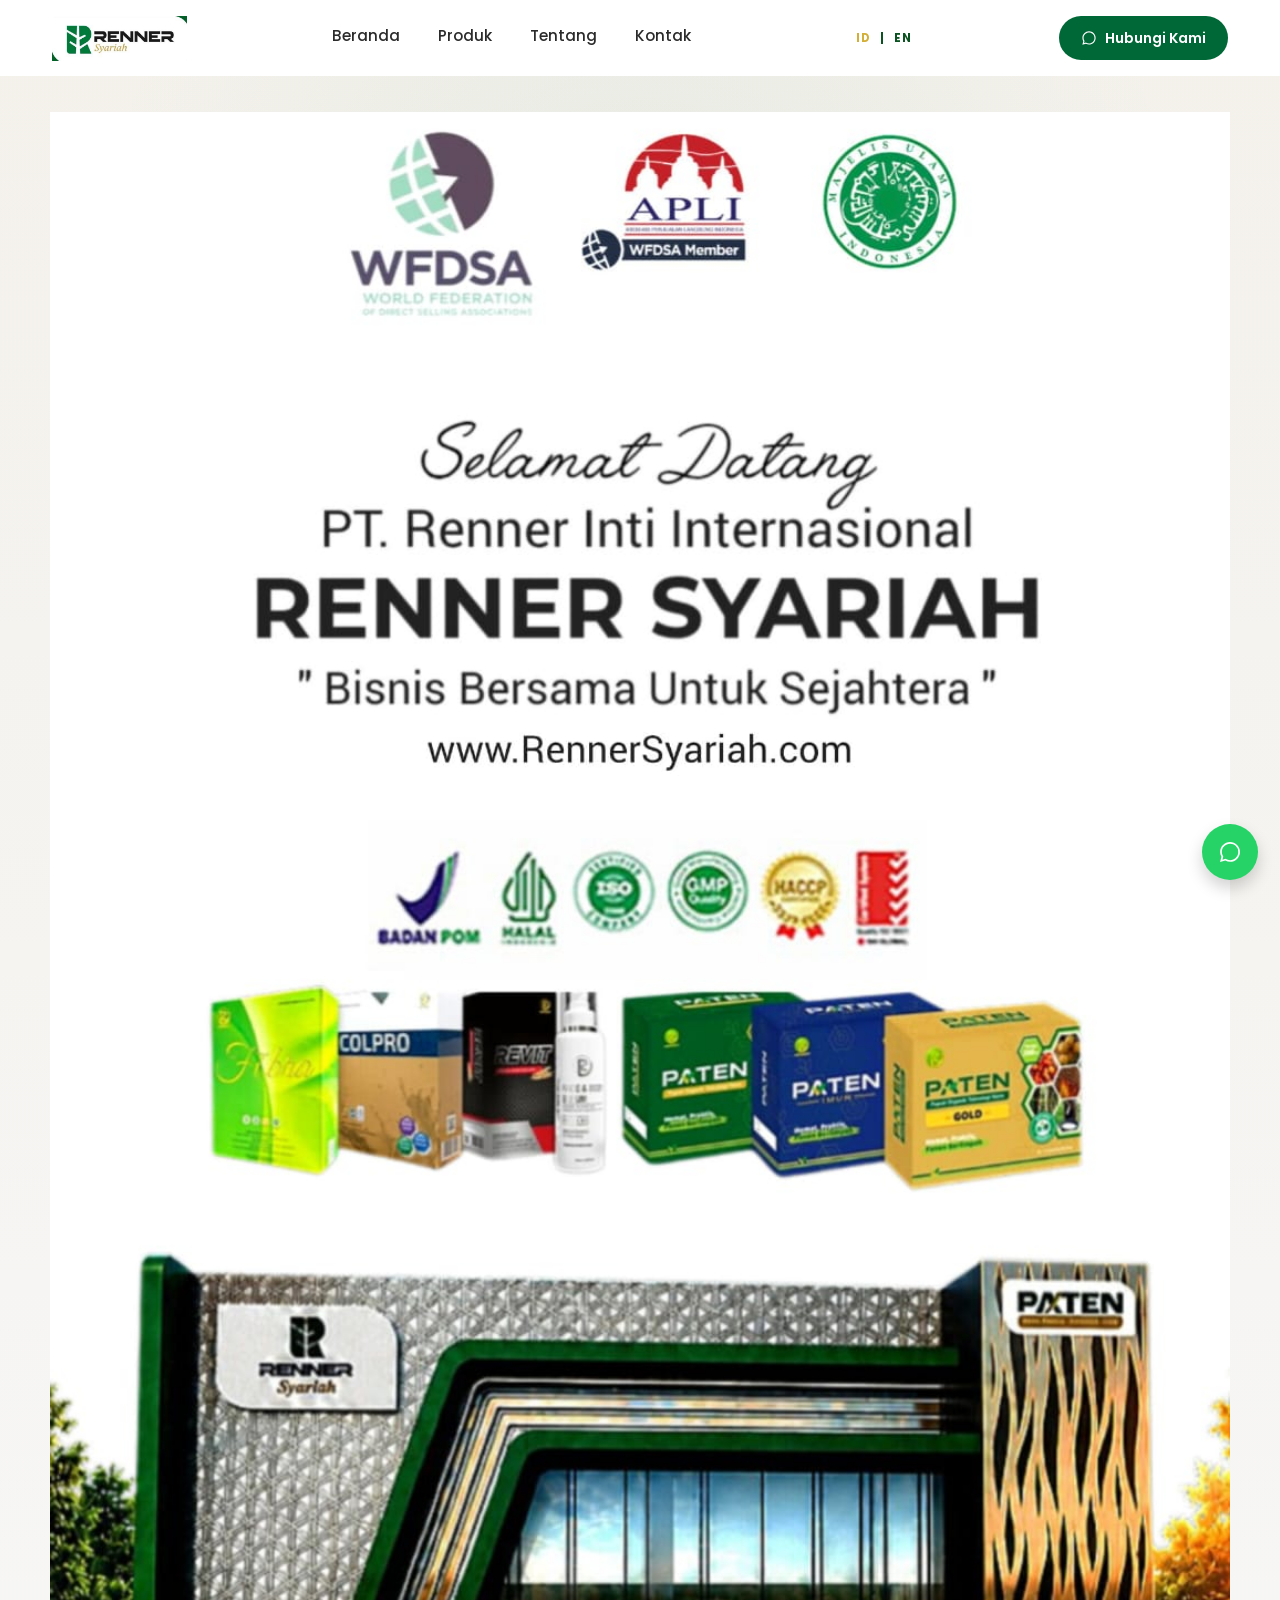
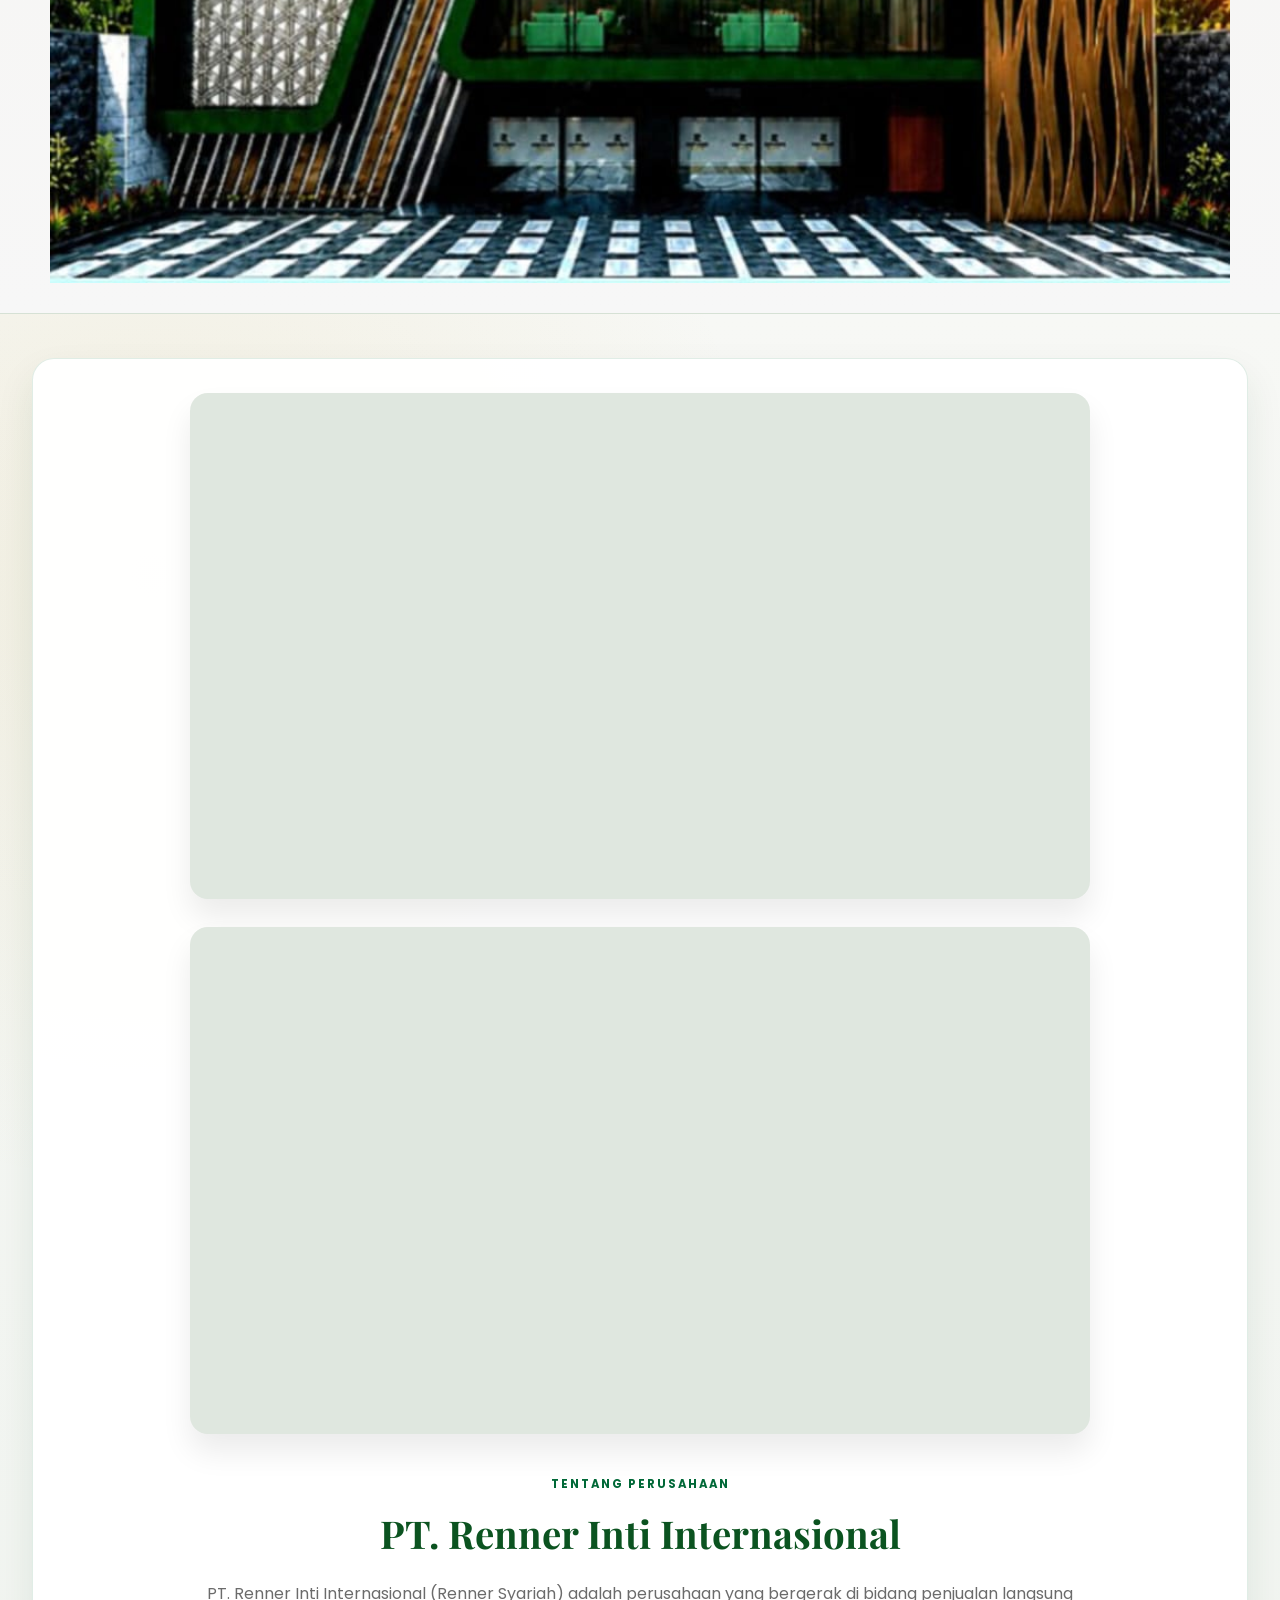
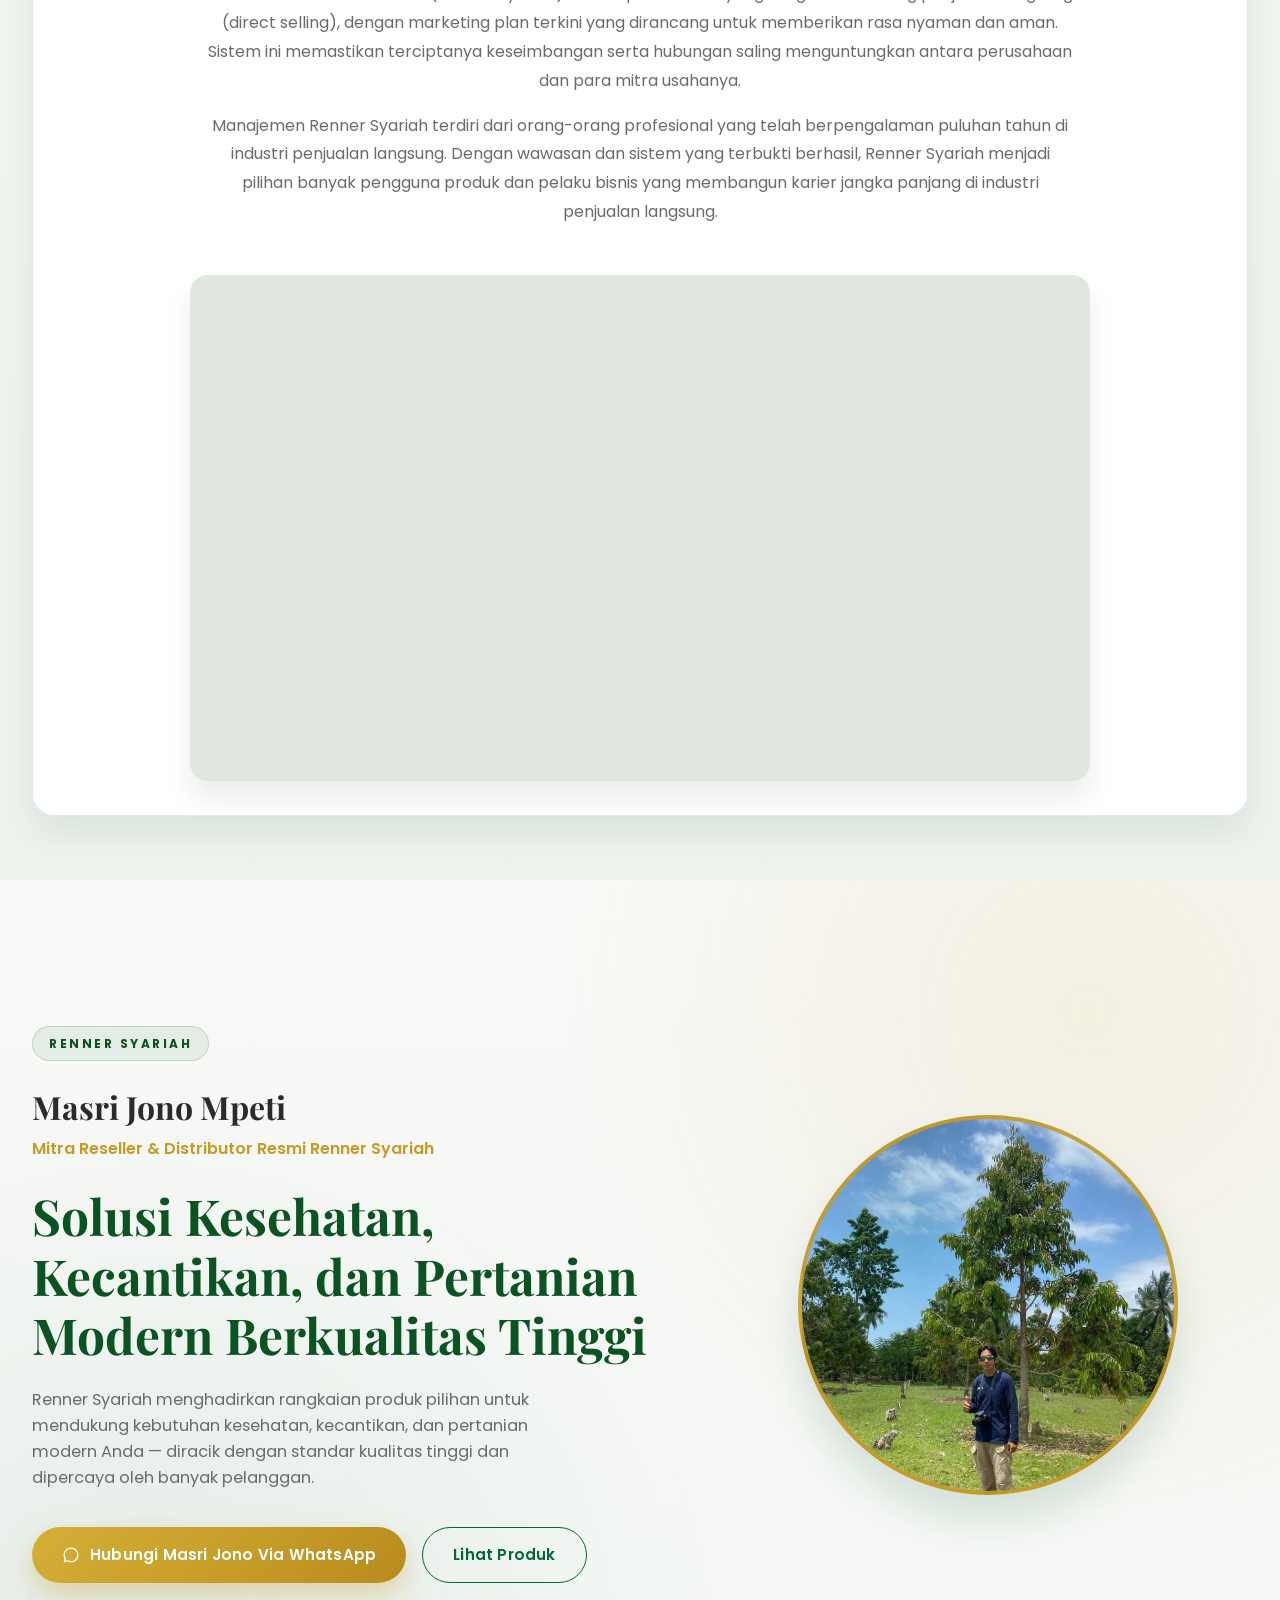
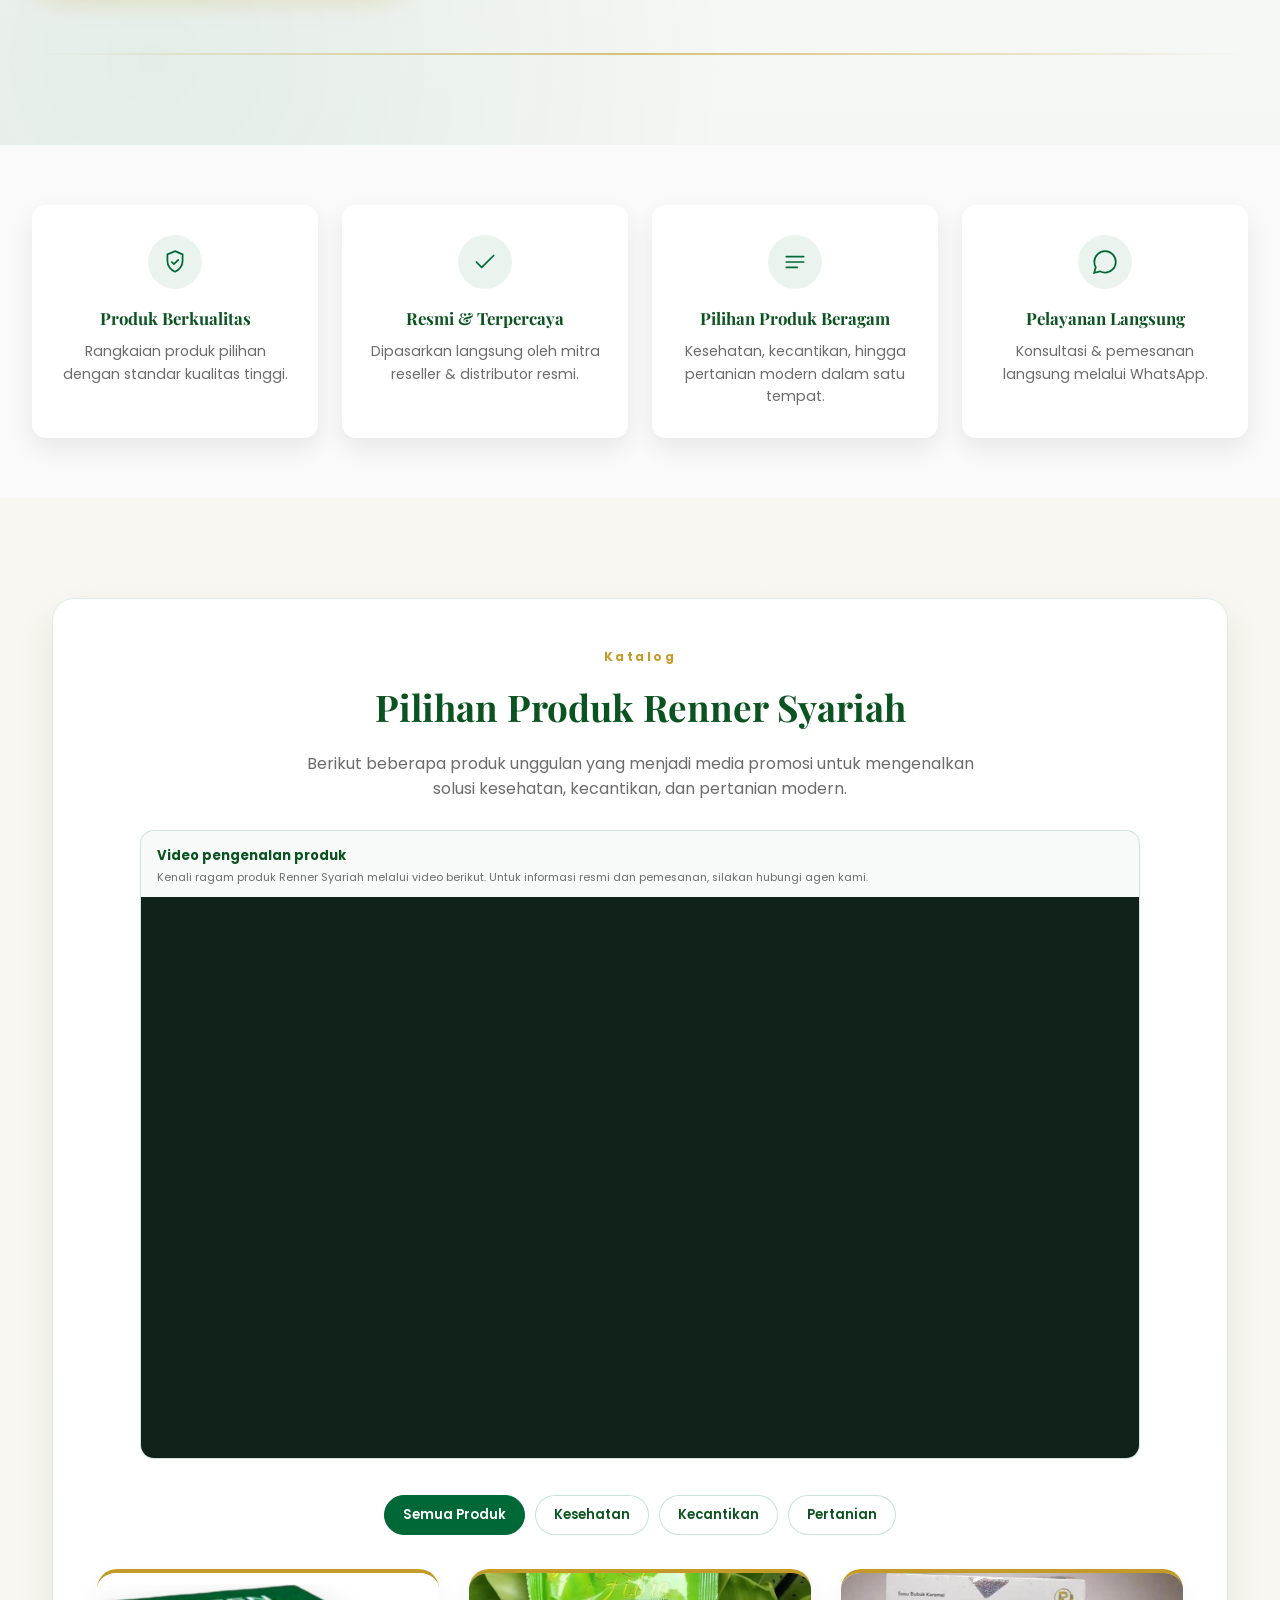
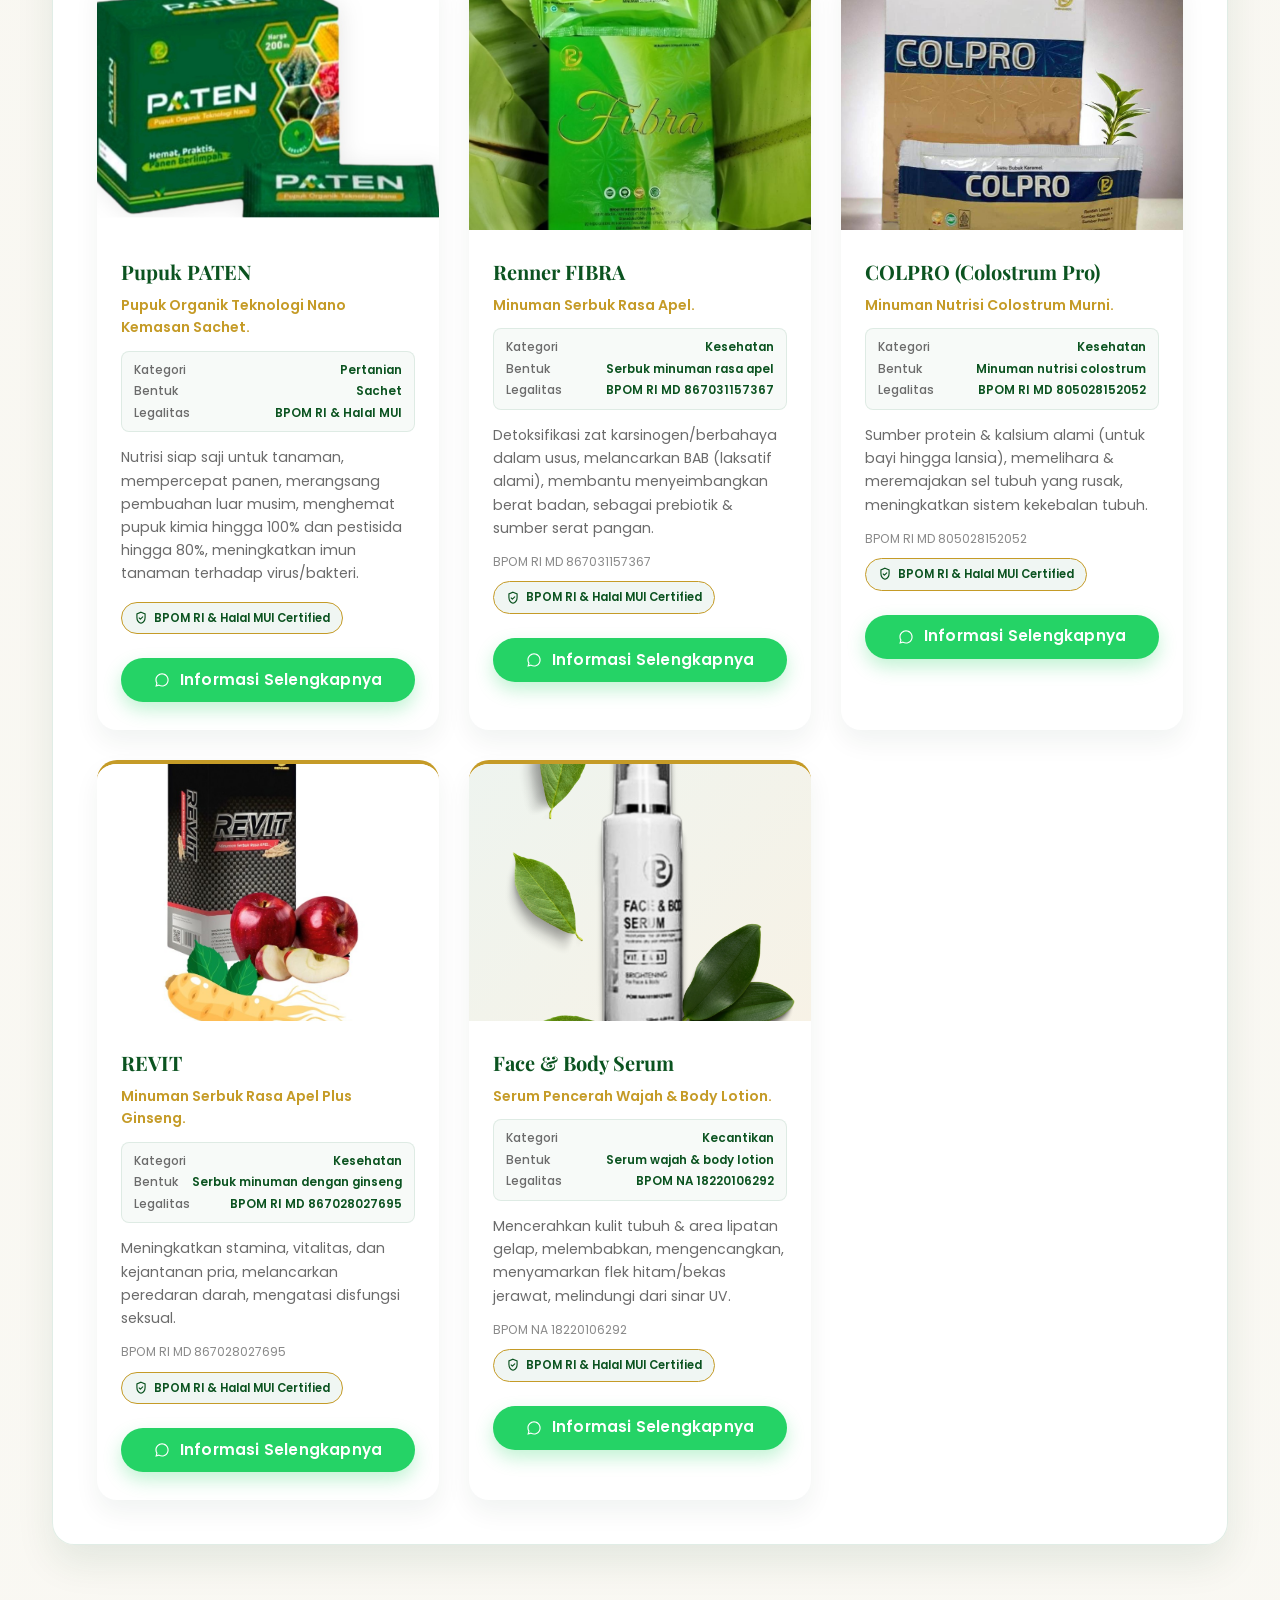
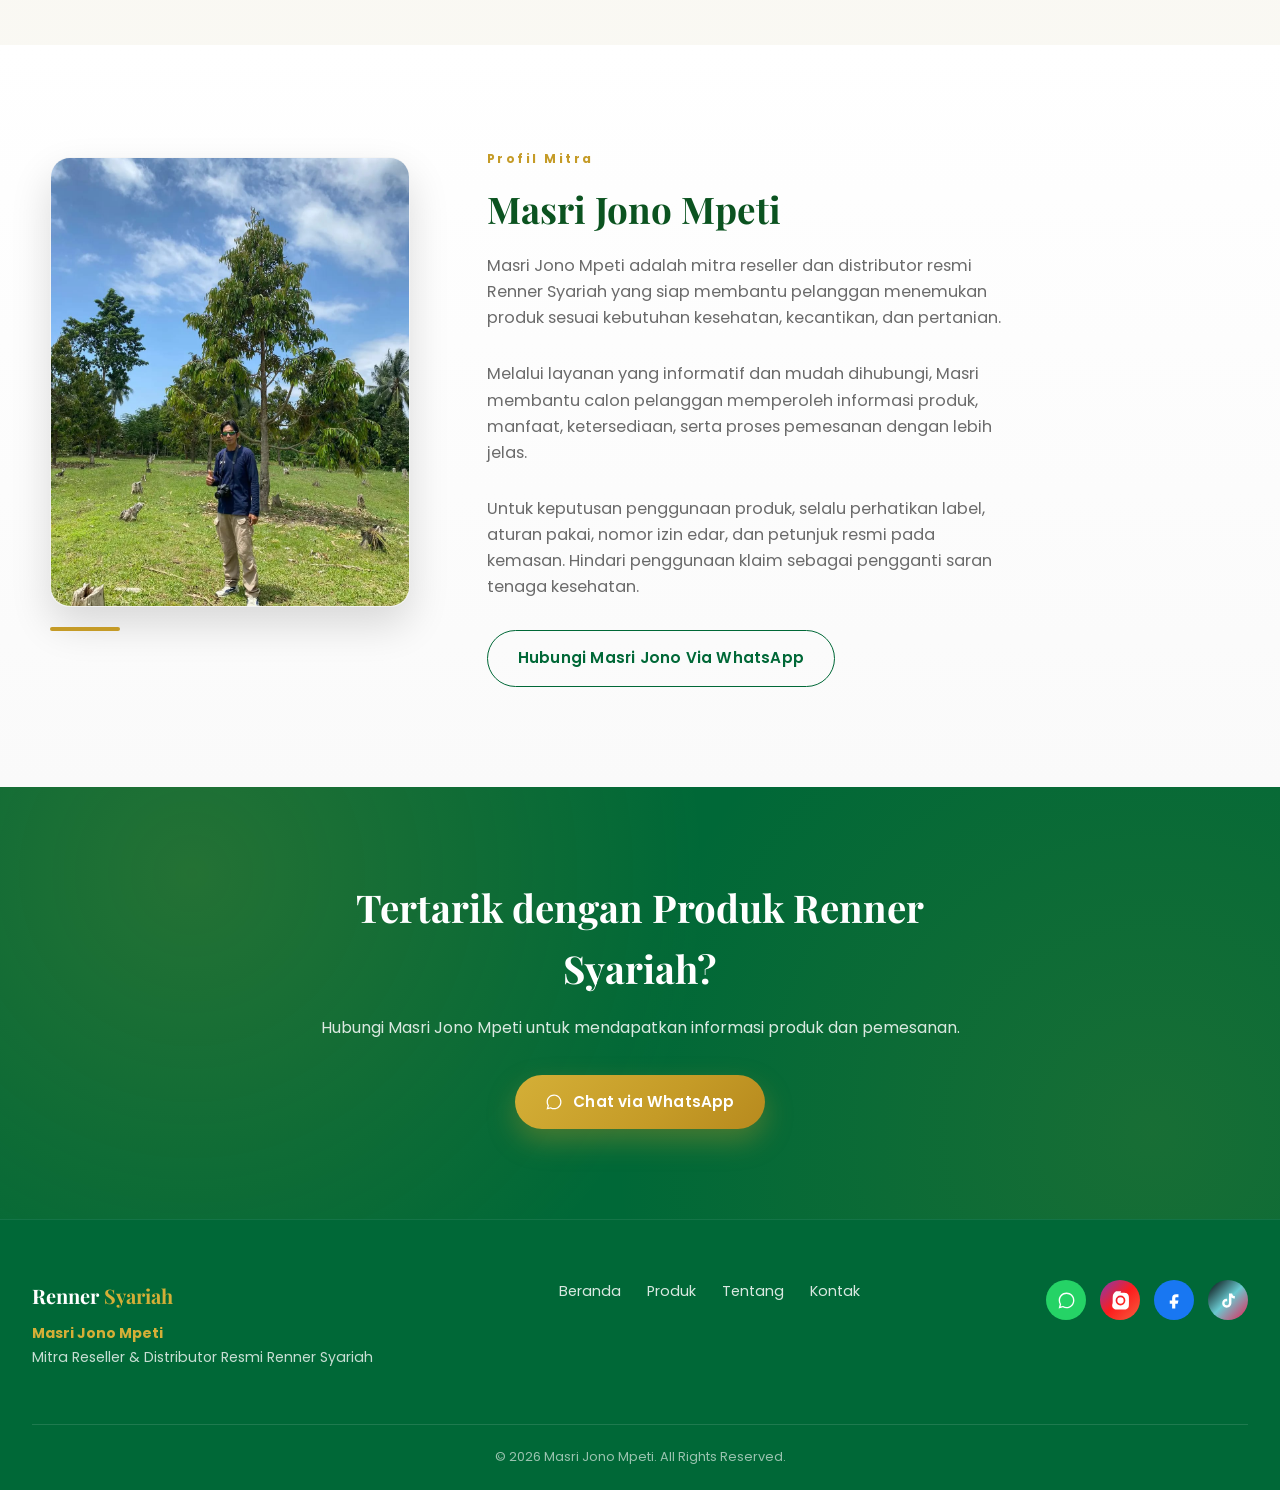
==== commit 0e8f090f: "renner-syariah-mitra-website" ====
--- a/index.html
+++ b/index.html
@@ -3,6 +3,10 @@
 <head>
 <meta charset="UTF-8" />
 <meta name="viewport" content="width=device-width, initial-scale=1.0" />
+<meta name="referrer" content="origin" />
+<meta http-equiv="Cache-Control" content="no-cache, no-store, must-revalidate" />
+<meta http-equiv="Pragma" content="no-cache" />
+<meta http-equiv="Expires" content="0" />
 <title>Renner Syariah | Produk Kesehatan, Kecantikan & Pertanian</title>
 <meta name="description" content="Renner Syariah menghadirkan pilihan produk kesehatan, kecantikan, dan pertanian modern berkualitas tinggi. Dipasarkan resmi oleh Masri Jono Mpeti, Mitra Reseller & Distributor Resmi Renner Syariah." />
 <meta property="og:title" content="Renner Syariah | Produk Kesehatan, Kecantikan & Pertanian" />
@@ -13,7 +17,7 @@
 <link rel="preconnect" href="https://fonts.gstatic.com" crossorigin>
 <link href="https://fonts.googleapis.com/css2?family=Playfair+Display:wght@500;600;700;800&family=Poppins:wght@300;400;500;600;700&display=swap" rel="stylesheet">
 
-<link rel="stylesheet" href="style.css" />
+<link rel="stylesheet" href="style.css?v=20260925-scroll-fix" />
 </head>
 <body>
 
@@ -21,8 +25,7 @@
 <header class="navbar" id="navbar">
   <div class="navbar-inner">
     <a href="#beranda" class="brand">
-      <span class="brand-mark">RS</span>
-      <span class="brand-name">Renner <em>Syariah</em></span>
+      <img src="images/logo.jpg" alt="Logo Renner Syariah" class="brand-mark" style="width: 135px !important; height: auto;" />
     </a>
 
     <nav class="nav-links" id="navLinks">
@@ -54,24 +57,57 @@
   <!-- ===================== COMPANY INTRO ===================== -->
   <section class="company-intro" id="profil-perusahaan">
     <div class="company-intro-inner">
-      <div class="company-intro-copy reveal">
-        <span class="company-kicker">SELAMAT DATANG</span>
-        <p class="company-legal-name">PT. Renner Inti Internasional</p>
-        <h1>RENNER <span>SYARIAH</span></h1>
-        <p class="company-motto">&quot;Bisnis Bersama Untuk Sejahtera&quot;</p>
-        <p class="company-summary">Hadir sebagai mitra terpercaya untuk produk kesehatan, kecantikan, dan pertanian modern berkualitas tinggi.</p>
-        <div class="company-credentials" aria-label="Keunggulan perusahaan">
-          <span>Produk berkualitas</span>
-          <span>Resmi &amp; terpercaya</span>
-          <span>Mitra Indonesia</span>
-        </div>
-        <a href="#tentang" class="btn btn-company">Kenali Perusahaan</a>
-      </div>
-
       <div class="company-intro-visual reveal">
         <div class="company-image-frame">
-          <img src="images/utama.png" alt="Materi produk PATEN Renner Syariah" />
-        </div>
+          <img src="images/hed.jpg" alt="Banner utama Renner Syariah" />
+        </div>
+      </div>
+    </div>
+  </section>
+
+  <section class="company-story" id="tentang-awal">
+    <div class="company-story-inner">
+      <div class="company-story-videos">
+        <div class="company-story-video">
+          <iframe
+            src="https://www.youtube.com/embed/-2bzHzIais4?si=UDMYaG02cGS6ukh1"
+            title="Video perusahaan Renner Syariah 1"
+            allow="accelerometer; autoplay; clipboard-write; encrypted-media; gyroscope; picture-in-picture; web-share"
+            allowfullscreen>
+          </iframe>
+        </div>
+        <div class="company-story-video">
+          <iframe
+            src="https://www.youtube.com/embed/G0IJRkE_v-U?si=SKjDvh6b1JN7Teed"
+            title="Video perusahaan Renner Syariah 2"
+            allow="accelerometer; autoplay; clipboard-write; encrypted-media; gyroscope; picture-in-picture; web-share"
+            allowfullscreen>
+          </iframe>
+        </div>
+      </div>
+
+      <div class="company-story-copy">
+        <span class="section-eyebrow">Tentang Perusahaan</span>
+        <h2 class="section-title">PT. Renner Inti Internasional</h2>
+        <p>
+          PT. Renner Inti Internasional (Renner Syariah) adalah perusahaan yang bergerak di bidang penjualan langsung
+          (direct selling), dengan marketing plan terkini yang dirancang untuk memberikan rasa nyaman dan aman.
+          Sistem ini memastikan terciptanya keseimbangan serta hubungan saling menguntungkan antara perusahaan dan para mitra usahanya.
+        </p>
+        <p>
+          Manajemen Renner Syariah terdiri dari orang-orang profesional yang telah berpengalaman puluhan tahun di industri
+          penjualan langsung. Dengan wawasan dan sistem yang terbukti berhasil, Renner Syariah menjadi pilihan banyak pengguna
+          produk dan pelaku bisnis yang membangun karier jangka panjang di industri penjualan langsung.
+        </p>
+      </div>
+
+      <div class="company-story-video">
+        <iframe
+          src="https://www.youtube.com/embed/fQA5bmTTYWY?si=01IRcqOBIO0-qL8M"
+          title="Video perusahaan Renner Syariah"
+          allow="accelerometer; autoplay; clipboard-write; encrypted-media; gyroscope; picture-in-picture; web-share"
+          allowfullscreen>
+        </iframe>
       </div>
     </div>
   </section>
@@ -151,20 +187,36 @@
 
   <!-- ===================== KATALOG PRODUK ===================== -->
   <section class="catalog" id="produk">
-    <div class="section-head reveal">
-      <span class="section-eyebrow">Katalog</span>
-      <h2 class="section-title">Pilihan Produk Renner Syariah</h2>
-      <p class="section-subtitle">Berikut beberapa produk unggulan yang menjadi media promosi untuk mengenalkan solusi kesehatan, kecantikan, dan pertanian modern.</p>
-    </div>
-
-    <div class="category-filter reveal" aria-label="Filter kategori produk">
-      <button type="button" class="category-filter-btn is-active" data-category-filter="all" data-id="Semua Produk" data-en="All Products">Semua Produk</button>
-      <button type="button" class="category-filter-btn" data-category-filter="kesehatan" data-id="Kesehatan" data-en="Health">Kesehatan</button>
-      <button type="button" class="category-filter-btn" data-category-filter="kecantikan" data-id="Kecantikan" data-en="Beauty">Kecantikan</button>
-      <button type="button" class="category-filter-btn" data-category-filter="pertanian" data-id="Pertanian" data-en="Agriculture">Pertanian</button>
-    </div>
-
-    <div class="product-grid">
+    <div class="catalog-card">
+      <div class="section-head reveal">
+        <span class="section-eyebrow">Katalog</span>
+        <h2 class="section-title">Pilihan Produk Renner Syariah</h2>
+        <p class="section-subtitle">Berikut beberapa produk unggulan yang menjadi media promosi untuk mengenalkan solusi kesehatan, kecantikan, dan pertanian modern.</p>
+      </div>
+
+      <article class="catalog-video-card reveal">
+        <div class="catalog-video-copy">
+          <h3>Video pengenalan produk</h3>
+          <p>Kenali ragam produk Renner Syariah melalui video berikut. Untuk informasi resmi dan pemesanan, silakan hubungi agen kami.</p>
+        </div>
+        <div class="catalog-video-link">
+          <iframe
+            src="https://www.youtube.com/embed/345kZb-c9Oo?si=fyglEygKENLw1xuk"
+            title="Video pengenalan produk Renner Syariah"
+            allow="accelerometer; autoplay; clipboard-write; encrypted-media; gyroscope; picture-in-picture; web-share"
+            allowfullscreen>
+          </iframe>
+        </div>
+      </article>
+
+      <div class="category-filter reveal" aria-label="Filter kategori produk">
+        <button type="button" class="category-filter-btn is-active" data-category-filter="all" data-id="Semua Produk" data-en="All Products">Semua Produk</button>
+        <button type="button" class="category-filter-btn" data-category-filter="kesehatan" data-id="Kesehatan" data-en="Health">Kesehatan</button>
+        <button type="button" class="category-filter-btn" data-category-filter="kecantikan" data-id="Kecantikan" data-en="Beauty">Kecantikan</button>
+        <button type="button" class="category-filter-btn" data-category-filter="pertanian" data-id="Pertanian" data-en="Agriculture">Pertanian</button>
+      </div>
+
+      <div class="product-grid">
 
       <!-- PRODUK 1 -->
       <article class="product-card reveal" data-category="pertanian" tabindex="0" role="button" aria-expanded="false" aria-label="Tampilkan manfaat Pupuk PATEN">
@@ -344,10 +396,11 @@
         </div>
       </article>
 
-    </div>
-  </section>
-
-  <!-- ===================== TENTANG PERUSAHAAN ===================== -->
+      </div>
+    </div>
+  </section>
+
+  <!-- ===================== PROFIL MASRI JONO ===================== -->
   <section class="about" id="tentang">
     <div class="about-inner">
       <div class="about-photo reveal">
@@ -357,24 +410,17 @@
         <span class="gold-line" aria-hidden="true"></span>
       </div>
       <div class="about-text reveal">
-        <span class="section-eyebrow">Tentang</span>
-        <h2 class="section-title">Tentang Perusahaan</h2>
+        <span class="section-eyebrow">Profil Mitra</span>
+        <h2 class="section-title">Masri Jono Mpeti</h2>
 
         <p>
-          Renner Syariah hadir sebagai brand dengan pilihan produk untuk kebutuhan kesehatan, kecantikan,
-          dan pertanian. Halaman ini menyajikan informasi pengenalan brand dan katalog produk secara ringkas
-          agar pengunjung dapat menemukan produk yang sesuai.
+          Masri Jono Mpeti adalah mitra reseller dan distributor resmi Renner Syariah yang siap membantu
+          pelanggan menemukan produk sesuai kebutuhan kesehatan, kecantikan, dan pertanian.
         </p>
 
         <p>
-          Informasi produk, manfaat, kategori, dan legalitas ditampilkan sebagai panduan awal. Untuk
-          informasi terbaru mengenai perusahaan, ketersediaan produk, dan ketentuan pembelian, silakan
-          lakukan konfirmasi melalui kontak resmi yang tersedia di website ini.
-        </p>
-
-        <p>
-          Masri Jono Mpeti berperan sebagai mitra reseller dan distributor yang membantu pelanggan
-          memperoleh informasi produk serta menghubungkan calon pelanggan dengan layanan pemesanan.
+          Melalui layanan yang informatif dan mudah dihubungi, Masri membantu calon pelanggan memperoleh
+          informasi produk, manfaat, ketersediaan, serta proses pemesanan dengan lebih jelas.
         </p>
 
         <p>
@@ -415,7 +461,7 @@
     <nav class="footer-links">
       <a href="#beranda">Beranda</a>
       <a href="#produk">Produk</a>
-      <a href="#tentang">Tentang</a>
+      <a href="#tentang">Profile</a>
       <a href="#kontak">Kontak</a>
     </nav>
 
@@ -427,10 +473,10 @@
         <svg viewBox="0 0 24 24" width="18" height="18" fill="currentColor"><path d="M12 2.16c3.2 0 3.58.01 4.85.07 1.17.05 1.97.24 2.43.4a4.9 4.9 0 0 1 1.77 1.15 4.9 4.9 0 0 1 1.15 1.77c.16.46.35 1.26.4 2.43.06 1.27.07 1.65.07 4.85s-.01 3.58-.07 4.85c-.05 1.17-.24 1.97-.4 2.43a4.9 4.9 0 0 1-1.15 1.77 4.9 4.9 0 0 1-1.77 1.15c-.46.16-1.26.35-2.43.4-1.27.06-1.65.07-4.85.07s-3.58-.01-4.85-.07c-1.17-.05-1.97-.24-2.43-.4a4.9 4.9 0 0 1-1.77-1.15 4.9 4.9 0 0 1-1.15-1.77c-.16-.46-.35-1.26-.4-2.43C2.17 15.58 2.16 15.2 2.16 12s.01-3.58.07-4.85c.05-1.17.24-1.97.4-2.43a4.9 4.9 0 0 1 1.15-1.77A4.9 4.9 0 0 1 5.55.8c.46-.16 1.26-.35 2.43-.4C9.25.34 9.63.33 12.83.33M12 5.84a6.16 6.16 0 1 0 0 12.32 6.16 6.16 0 0 0 0-12.32zm0 10.16a4 4 0 1 1 0-8 4 4 0 0 1 0 8zm6.4-10.4a1.44 1.44 0 1 1-2.88 0 1.44 1.44 0 0 1 2.88 0z"/></svg>
       </a>
       <a href="#" class="social-icon fb" id="footerFbBtn" aria-label="Facebook">
-        <span>f</span>
+        <svg viewBox="0 0 24 24" width="18" height="18" fill="currentColor" aria-hidden="true"><path d="M14 8h3V4h-3c-3.31 0-5 1.69-5 5v3H6v4h3v6h4v-6h3l1-4h-4V9c0-.67.33-1 1-1z"/></svg>
       </a>
       <a href="#" class="social-icon tt" id="footerTtBtn" aria-label="TikTok">
-        <span>♪</span>
+        <svg viewBox="0 0 24 24" width="18" height="18" fill="currentColor" aria-hidden="true"><path d="M16.6 3c.36 2.08 1.53 3.32 3.4 3.45v3.1c-1.72.17-3.18-.4-4.31-1.22v6.1c0 4.04-2.8 6.57-6.06 6.57C6.2 21 4 18.68 4 15.6c0-3.18 2.34-5.7 5.42-5.7.31 0 .61.03.9.08v3.2a3.12 3.12 0 0 0-.9-.13c-1.42 0-2.42 1.06-2.42 2.5 0 1.3.85 2.55 2.62 2.55 1.62 0 2.98-1.01 2.98-3.35V3h4z"/></svg>
       </a>
     </div>
   </div>
@@ -441,6 +487,12 @@
 
 
 
-<script src="script.js"></script>
+<div class="floating-buttons" aria-label="Kontak cepat">
+  <a href="#" class="fab fab-wa" id="fabWaBtn" aria-label="Hubungi melalui WhatsApp" title="Hubungi melalui WhatsApp">
+    <svg viewBox="0 0 24 24" width="24" height="24" fill="currentColor" aria-hidden="true"><path d="M12.04 2C6.58 2 2.13 6.45 2.13 11.91c0 1.75.46 3.45 1.32 4.95L2.05 22l5.29-1.39c1.44.79 3.06 1.2 4.7 1.2h.01c5.46 0 9.91-4.45 9.91-9.91 0-2.65-1.03-5.14-2.9-7.01C17.19 3.03 14.7 2 12.04 2zm0 18.15h-.01c-1.46 0-2.9-.39-4.15-1.13l-.3-.18-3.12.82.83-3.04-.19-.31a8.18 8.18 0 0 1-1.26-4.4c0-4.53 3.68-8.21 8.21-8.21 2.19 0 4.25.86 5.8 2.4a8.15 8.15 0 0 1 2.4 5.8c0 4.53-3.69 8.25-8.21 8.25z"/></svg>
+  </a>
+</div>
+
+<script src="script.js?v=20260925-scroll-fix"></script>
 </body>
 </html>
--- a/style.css
+++ b/style.css
@@ -43,7 +43,7 @@
   margin: 0;
   font-family: var(--font-body);
   color: var(--text);
-  background: var(--bg);
+  background: linear-gradient(180deg, #f6f4ed 0%, #faf9f4 100%);
   overflow-x: hidden;
   line-height: 1.6;
 }
@@ -58,13 +58,33 @@
 
 /* -------- reveal-on-scroll -------- */
 .reveal {
+  opacity: 1;
+  transform: none;
+}
+.js-ready .reveal {
   opacity: 0;
-  transform: translateY(30px);
-  transition: opacity 0.75s cubic-bezier(.2,.7,.3,1), transform 0.75s cubic-bezier(.2,.7,.3,1);
-}
-.reveal.is-visible {
+  transform: translateY(28px);
+  transition: opacity 0.7s ease, transform 0.7s ease;
+}
+.js-ready .reveal.is-visible {
   opacity: 1;
-  transform: translateY(0);
+  transform: none;
+}
+.product-grid .product-card:nth-child(2),
+.trust-inner .trust-card:nth-child(2),
+.company-story-videos .company-story-video:nth-child(2) {
+  transition-delay: 0.1s;
+}
+.product-grid .product-card:nth-child(3),
+.trust-inner .trust-card:nth-child(3) {
+  transition-delay: 0.2s;
+}
+.product-grid .product-card:nth-child(4),
+.trust-inner .trust-card:nth-child(4) {
+  transition-delay: 0.3s;
+}
+.product-grid .product-card:nth-child(5) {
+  transition-delay: 0.4s;
 }
 
 /* -------- buttons -------- */
@@ -127,6 +147,19 @@
   filter: brightness(1.03);
 }
 
+.product-order {
+  width: 100%;
+  min-height: 44px;
+  justify-content: center;
+  text-align: center;
+  white-space: normal;
+  line-height: 1.35;
+  padding: 10px 14px;
+}
+.product-order svg {
+  flex: 0 0 auto;
+}
+
 /* =====================================================
    NAVBAR
    ===================================================== */
@@ -135,14 +168,26 @@
   top: 0; left: 0; right: 0;
   height: var(--nav-height);
   z-index: 1000;
-  background: transparent;
+  background: #ffffff;
   transition: background 0.4s ease, box-shadow 0.4s ease, height 0.3s ease;
 }
 .navbar.scrolled {
-  background: rgba(255,255,255,0.92);
+  background: rgba(255,255,255,0.96);
   backdrop-filter: blur(10px);
   box-shadow: 0 4px 20px rgba(0,0,0,0.06);
-  height: 68px;
+  height: var(--nav-height);
+  border-bottom: 1px solid rgba(0,104,55,0.08);
+}
+.navbar.scrolled .brand-name,
+.navbar.scrolled .nav-link,
+.navbar.scrolled .language-option,
+.navbar.scrolled .language-switcher,
+.navbar.scrolled .hamburger span {
+  color: var(--green-dark);
+  background: transparent;
+}
+.navbar.scrolled .nav-link::after {
+  background: var(--green);
 }
 
 .navbar-inner {
@@ -162,16 +207,14 @@
   gap: 12px;
 }
 .brand-mark {
-  width: 40px; height: 40px;
-  border-radius: 50%;
-  background: linear-gradient(135deg, var(--green), var(--green-dark));
-  color: #fff;
-  display: flex; align-items: center; justify-content: center;
-  font-family: var(--font-display);
-  font-weight: 700;
-  font-size: 0.95rem;
-  border: 2px solid var(--gold);
+  width: 120px !important;
+  height: auto;
+  border-radius: 0;
+  display: block;
   flex-shrink: 0;
+  border: 0;
+  max-width: none;
+  object-fit: fill;
 }
 .brand-name {
   font-family: var(--font-display);
@@ -230,6 +273,10 @@
   gap: 5px;
   width: 32px;
   padding: 6px;
+  flex: 0 0 32px;
+  margin-left: auto;
+  position: relative;
+  z-index: 1002;
 }
 .hamburger span {
   height: 2px;
@@ -242,78 +289,89 @@
 .hamburger.active span:nth-child(2) { opacity: 0; }
 .hamburger.active span:nth-child(3) { transform: translateY(-7px) rotate(-45deg); }
 
+@media (max-width: 860px) {
+  .navbar.scrolled .hamburger {
+    display: flex;
+    visibility: visible;
+    opacity: 1;
+  }
+}
+
 /* =====================================================
    COMPANY INTRO
    ===================================================== */
 .company-intro {
   position: relative;
-  min-height: min(720px, 92vh);
-  padding: calc(var(--nav-height) + 58px) 32px 70px;
+  min-height: min(820px, 96vh);
+  padding: calc(var(--nav-height) + 36px) 32px 30px;
   overflow: hidden;
-  background: #f4f0df;
+  background: linear-gradient(180deg, #f4f1eb 0%, #f7f7f7 100%);
   border-bottom: 1px solid rgba(0,104,55,0.12);
 }
 .company-intro::before {
   content: "";
   position: absolute;
-  width: 58vw;
-  height: 58vw;
-  max-width: 760px;
-  max-height: 760px;
-  right: -16vw;
-  top: -20vw;
-  border-radius: 50%;
-  background: rgba(0,104,55,0.08);
+  inset: 0;
+  background: radial-gradient(circle at 50% 15%, rgba(9,123,74,0.06), transparent 32%);
 }
 .company-intro-inner {
   position: relative;
   z-index: 1;
   max-width: 1240px;
-  min-height: 590px;
   margin: 0 auto;
   display: grid;
-  grid-template-columns: 0.95fr 1.05fr;
+  grid-template-columns: 1fr;
   align-items: center;
-  gap: clamp(35px, 7vw, 100px);
-}
-.company-intro-copy { max-width: 590px; }
+  justify-items: center;
+  gap: 18px;
+}
+.company-intro-copy {
+  max-width: 900px;
+  text-align: center;
+}
 .company-kicker {
   display: inline-block;
   color: var(--green-dark);
   font-size: 0.76rem;
   font-weight: 700;
   letter-spacing: 3px;
-  margin-bottom: 20px;
+  margin-bottom: 18px;
 }
 .company-legal-name {
   margin: 0 0 4px;
-  color: var(--text);
-  font-size: clamp(1.1rem, 2vw, 1.45rem);
+  color: #2f2f2f;
+  font-size: clamp(1.1rem, 2vw, 1.8rem);
   font-weight: 500;
+  font-family: "Georgia", serif;
 }
 .company-intro h1 {
   margin: 0;
-  color: var(--green-dark);
-  font-size: clamp(3.1rem, 7vw, 6.4rem);
-  line-height: 0.98;
+  color: #2b2b2b;
+  font-size: clamp(2.6rem, 5vw, 6.2rem);
+  line-height: 0.96;
   letter-spacing: 1px;
   font-weight: 800;
-}
-.company-intro h1 span { color: var(--gold); display: block; }
+  font-family: "Georgia", serif;
+}
+.company-intro h1 span {
+  color: #1f1f1f;
+  display: block;
+}
 .company-motto {
-  margin: 24px 0 14px;
-  color: var(--text);
-  font-family: var(--font-display);
-  font-size: clamp(1.25rem, 2.4vw, 1.8rem);
+  margin: 18px 0 12px;
+  color: #2d2d2d;
+  font-family: "Georgia", serif;
+  font-size: clamp(1.15rem, 2vw, 2.2rem);
   font-style: italic;
+  font-weight: 500;
 }
 .company-summary {
-  max-width: 470px;
-  margin: 0 0 24px;
-  color: var(--text-muted);
-  font-size: 0.98rem;
-}
-.company-credentials { display: flex; flex-wrap: wrap; gap: 9px; margin-bottom: 28px; }
+  max-width: 700px;
+  margin: 0 auto 18px;
+  color: #5f6368;
+  font-size: 1rem;
+}
+.company-credentials { display: flex; flex-wrap: wrap; justify-content: center; gap: 10px; margin-bottom: 22px; }
 .company-credentials span {
   padding: 7px 12px;
   border: 1px solid rgba(0,104,55,0.25);
@@ -321,24 +379,94 @@
   color: var(--green-dark);
   font-size: 0.72rem;
   font-weight: 600;
+  background: rgba(255,255,255,0.7);
 }
 .btn-company { background: var(--green); color: #fff; box-shadow: 0 10px 22px rgba(0,104,55,0.22); }
 .btn-company:hover { background: var(--green-dark); transform: translateY(-3px); }
-.company-intro-visual { position: relative; min-width: 0; }
+.company-intro-visual { position: relative; width: min(100%, 1180px); }
 .company-image-frame {
-  height: clamp(270px, 41vw, 470px);
+  width: 100%;
   overflow: hidden;
-  border: 10px solid #fff;
-  box-shadow: 16px 18px 0 rgba(0,104,55,0.15), var(--shadow-lift);
-  background: #fff;
-  transform: rotate(2deg);
+  border: none;
+  box-shadow: none;
+  background: transparent;
+  transform: none;
+  border-radius: 0;
 }
 .company-image-frame img {
   width: 100%;
-  height: 100%;
+  height: auto;
   object-fit: contain;
   object-position: center;
-}
+  display: block;
+}
+
+.company-story {
+  background:
+    radial-gradient(circle at 12% 12%, rgba(197,155,39,0.10), transparent 28%),
+    linear-gradient(180deg, #f7f8f5 0%, #eef3ee 100%);
+  padding: 44px 32px 64px;
+}
+.company-story-inner {
+  max-width: 1240px;
+  margin: 0 auto;
+  display: grid;
+  grid-template-columns: 1fr;
+  gap: 28px;
+  padding: 34px;
+  border: 1px solid rgba(0,104,55,0.12);
+  border-radius: 22px;
+  background: rgba(255,255,255,0.95);
+  box-shadow: 0 18px 38px rgba(0,63,32,0.09);
+}
+.company-story-copy {
+  max-width: 900px;
+  margin: 0 auto;
+  padding: 8px 14px 4px;
+  text-align: center;
+}
+.company-story-copy .section-eyebrow {
+  display: inline-block;
+  margin-bottom: 10px;
+  color: var(--green);
+  font-weight: 700;
+  letter-spacing: 2px;
+  text-transform: uppercase;
+  font-size: 0.72rem;
+}
+.company-story-copy .section-title {
+  margin: 0 0 16px;
+  font-size: clamp(2rem, 3vw, 2.8rem);
+  color: var(--green-dark);
+  font-family: var(--font-display);
+}
+.company-story-copy p {
+  margin: 0 0 16px;
+  color: var(--text-muted);
+  font-size: 1rem;
+  line-height: 1.8;
+}
+.company-story-videos {
+  display: grid;
+  gap: 28px;
+}
+.company-story-video {
+  position: relative;
+  width: min(100%, 900px);
+  margin: 0 auto;
+  aspect-ratio: 16 / 9;
+  border-radius: 18px;
+  overflow: hidden;
+  background: #dfe7df;
+  box-shadow: 0 18px 30px rgba(0,0,0,0.08);
+}
+.company-story-video iframe {
+  width: 100%;
+  height: 100%;
+  border: 0;
+  display: block;
+}
+
 .company-stamp {
   position: absolute;
   left: -28px;
@@ -366,9 +494,9 @@
   position: relative;
   padding: calc(var(--nav-height) + 70px) 32px 90px;
   background:
-    radial-gradient(circle at 85% 15%, rgba(197,155,39,0.08), transparent 45%),
-    radial-gradient(circle at 10% 90%, rgba(0,104,55,0.06), transparent 45%),
-    var(--bg);
+    radial-gradient(circle at 85% 15%, rgba(197,155,39,0.10), transparent 40%),
+    radial-gradient(circle at 12% 90%, rgba(0,104,55,0.07), transparent 42%),
+    linear-gradient(180deg, #f9f9f7 0%, #f4f7f4 100%);
   overflow: hidden;
 }
 
@@ -444,8 +572,8 @@
   aspect-ratio: 1 / 1;
   border-radius: 50%;
   overflow: hidden;
-  border: 3px solid var(--gold);
-  box-shadow: var(--shadow-lift);
+  border: 4px solid rgba(197,155,39,0.9);
+  box-shadow: 0 24px 40px rgba(0,83,41,0.14);
   background-image: var(--hero-image, linear-gradient(135deg, rgba(0,104,55,0.10), rgba(197,155,39,0.12)));
   background-size: cover;
   background-position: center;
@@ -580,6 +708,58 @@
   max-width: 1240px;
   margin: 0 auto;
 }
+.catalog-card {
+  padding: 44px;
+  border: 1px solid rgba(0,104,55,0.12);
+  border-radius: 22px;
+  background: rgba(255,255,255,0.95);
+  box-shadow: 0 18px 38px rgba(0,63,32,0.09);
+}
+.catalog-card .section-head {
+  margin-bottom: 28px;
+}
+.catalog-video-card {
+  width: min(100%, 1000px);
+  max-width: 1000px;
+  margin: 0 auto 36px;
+  display: block;
+  overflow: hidden;
+  border: 1px solid rgba(0,104,55,0.16);
+  border-radius: 14px;
+  background: #f8faf9;
+}
+.catalog-video-copy {
+  padding: 14px 16px 10px;
+}
+.catalog-video-copy h3 {
+  margin: 0 0 4px;
+  color: var(--green-dark);
+  font-size: 0.82rem;
+  font-weight: 700;
+}
+.catalog-video-copy p {
+  margin: 0;
+  color: var(--text-muted);
+  font-size: 0.68rem;
+  line-height: 1.55;
+}
+.catalog-video-link {
+  position: relative;
+  display: block;
+  width: 100%;
+  min-width: 0;
+  aspect-ratio: 16 / 9;
+  overflow: hidden;
+  background: #102219;
+}
+.catalog-video-link iframe {
+  width: 100%;
+  height: 100%;
+  min-width: 100%;
+  min-height: 100%;
+  display: block;
+  border: 0;
+}
 
 .product-grid {
   display: grid;
@@ -591,7 +771,7 @@
   flex-wrap: wrap;
   justify-content: center;
   gap: 10px;
-  margin: -24px auto 34px;
+  margin: 0 auto 34px;
 }
 .category-filter-btn {
   padding: 9px 18px;
@@ -615,7 +795,7 @@
   background: var(--card);
   border-radius: var(--radius-lg);
   border-top: 4px solid var(--gold);
-  box-shadow: var(--shadow-soft);
+  box-shadow: 0 12px 26px rgba(21,48,35,0.06);
   overflow: hidden;
   display: flex;
   flex-direction: column;
@@ -920,6 +1100,11 @@
   transform: translateY(-1px);
 }
 .social-icon:hover { transform: translateY(-3px); }
+.social-icon svg {
+  width: 19px;
+  height: 19px;
+  display: block;
+}
 
 .footer-bottom {
   max-width: 1240px;
@@ -949,7 +1134,8 @@
 
 .fab {
   position: relative;
-  width: 46px; height: 46px;
+  width: 56px;
+  height: 56px;
   border-radius: 50%;
   display: flex; align-items: center; justify-content: center;
   color: #fff;
@@ -1007,6 +1193,8 @@
   }
   .nav-cta { display: none; }
   .hamburger { display: flex; }
+  .brand { min-width: 0; }
+  .brand-mark { width: 105px !important; }
 
   .hero-inner {
     grid-template-columns: 1fr;
@@ -1027,7 +1215,7 @@
   .company-summary { margin-left: auto; margin-right: auto; }
   .company-credentials { justify-content: center; }
   .company-intro-visual { width: min(100%, 560px); margin: 0 auto; }
-  .company-image-frame { transform: rotate(1deg); }
+  .company-image-frame { transform: none; }
   .company-stamp { left: -10px; }
   .hero-desc { margin-left: auto; margin-right: auto; }
   .hero-actions { justify-content: center; }
@@ -1045,13 +1233,17 @@
   .trust-inner { grid-template-columns: 1fr; }
   .navbar-inner { padding: 0 20px; }
   .hero, .catalog, .about, .cta-section { padding-left: 20px; padding-right: 20px; }
-  .company-intro { padding-left: 20px; padding-right: 20px; }
+  .company-intro, .company-story { padding-left: 20px; padding-right: 20px; }
+  .company-story-inner { padding: 20px 14px; }
+  .company-story-copy { padding: 8px 6px 4px; }
+  .catalog-card { padding: 28px 16px; }
   .company-intro h1 { font-size: clamp(2.7rem, 15vw, 4.2rem); }
   .company-intro-visual { width: calc(100% - 12px); }
-  .company-image-frame { height: 290px; border-width: 7px; }
+  .company-image-frame { height: auto; border-width: 0; }
   .company-stamp { width: 84px; height: 84px; left: -16px; bottom: -20px; font-size: 0.65rem; }
   .btn-company { width: 100%; justify-content: center; }
   .footer-inner { flex-direction: column; }
+  .brand-mark { width: 92px !important; }
 }
 
 /* -------- reduced motion -------- */
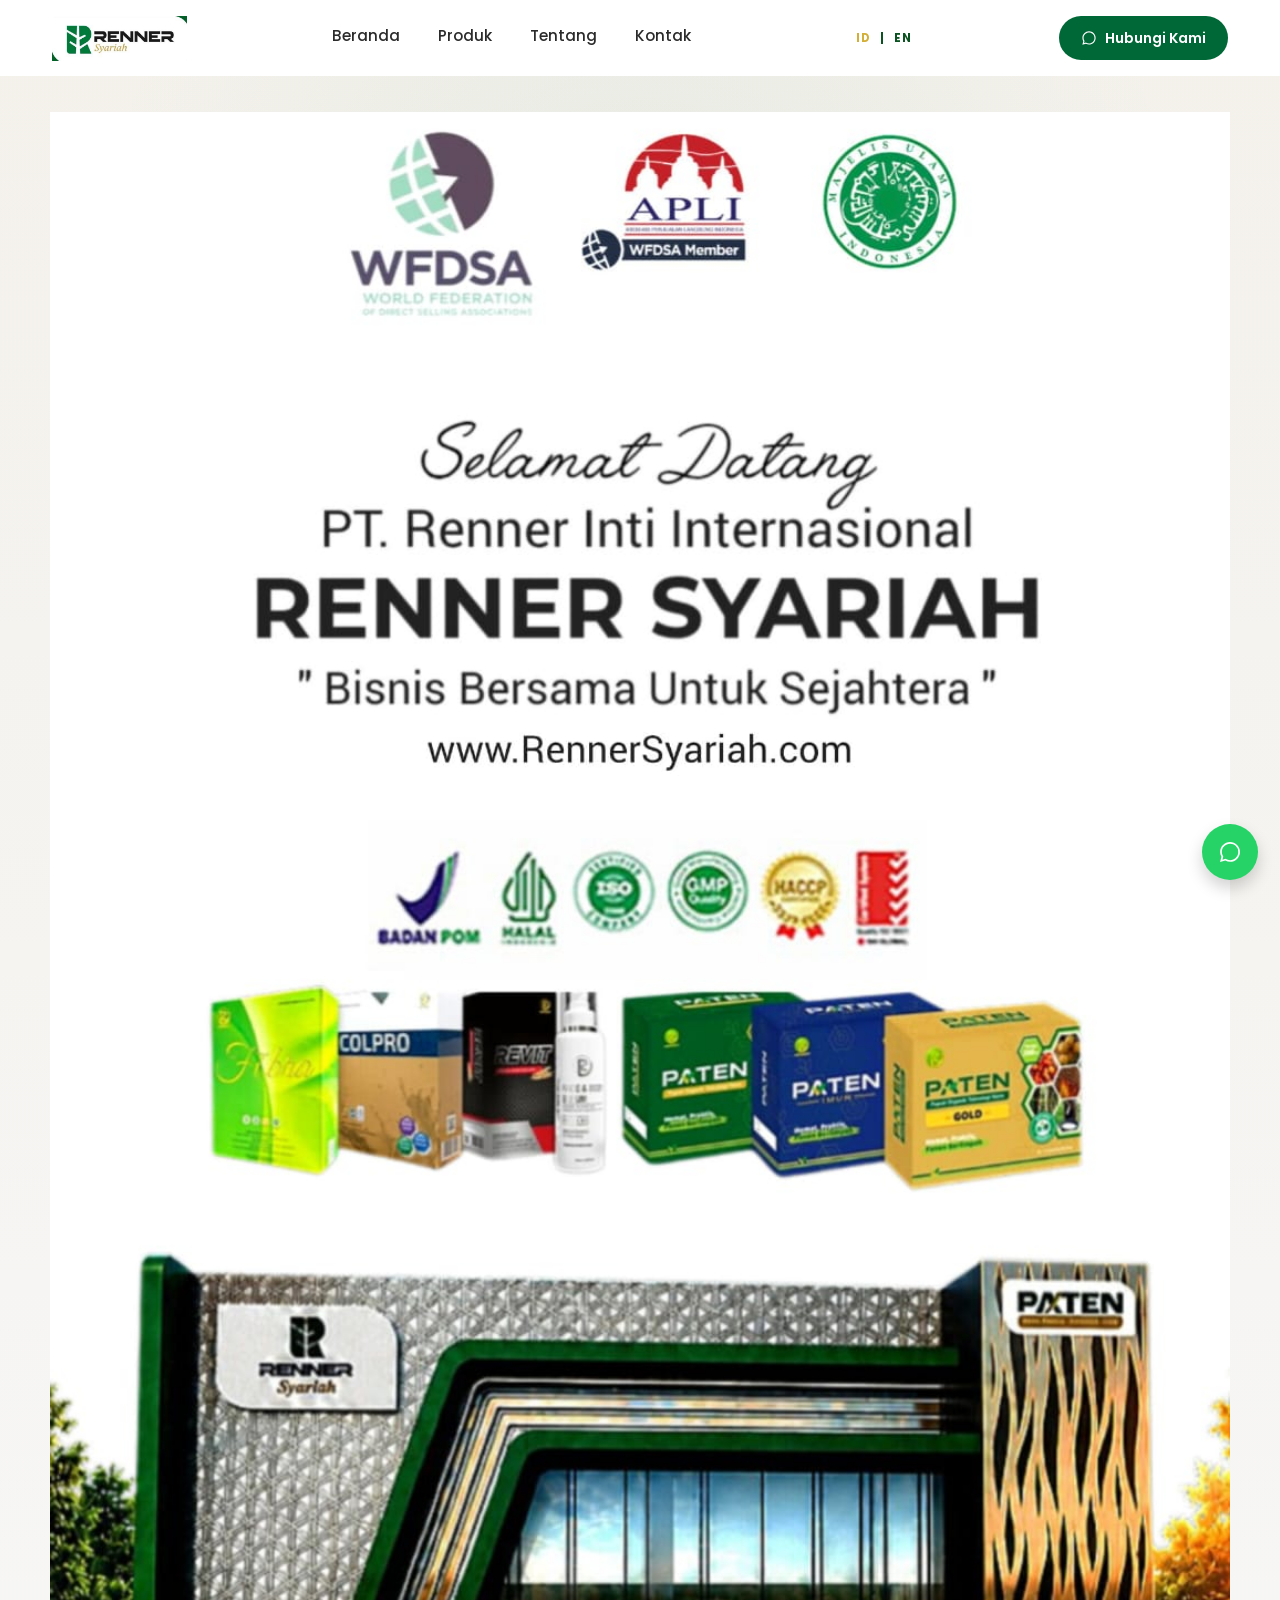
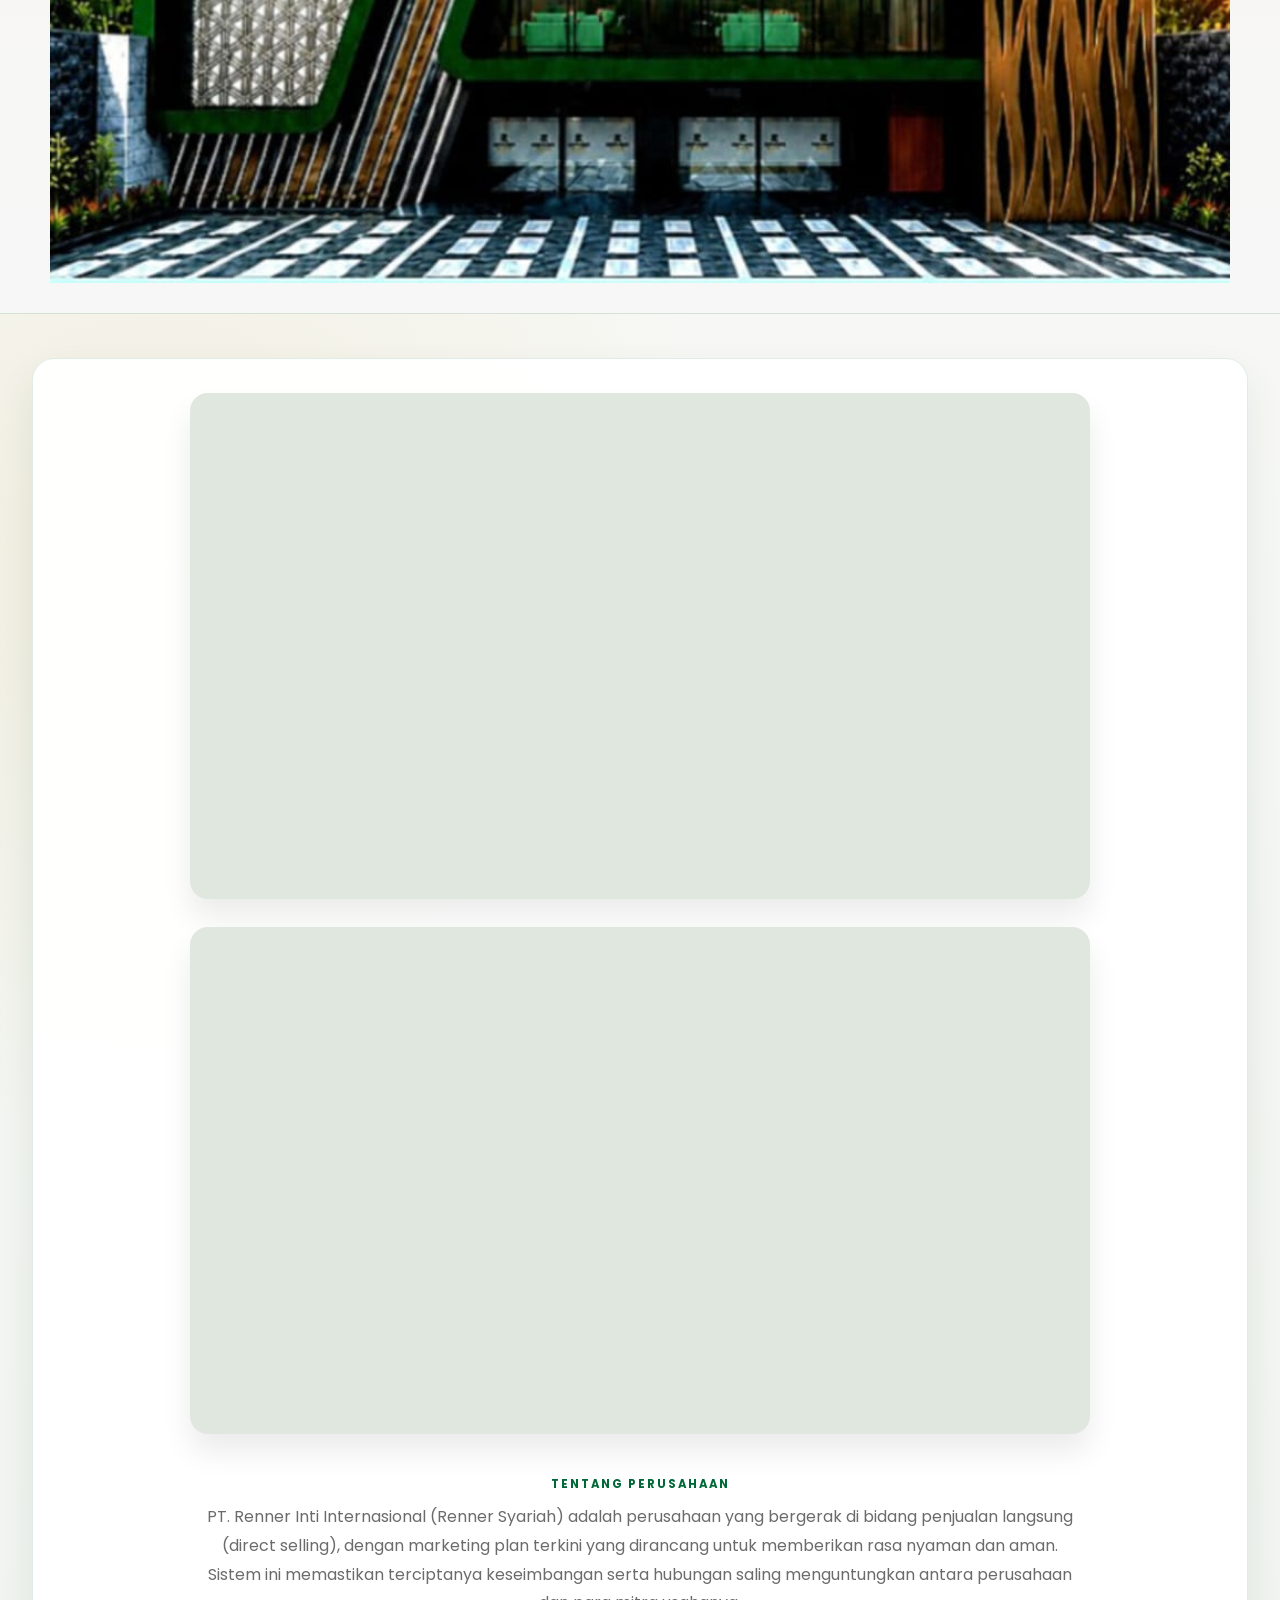
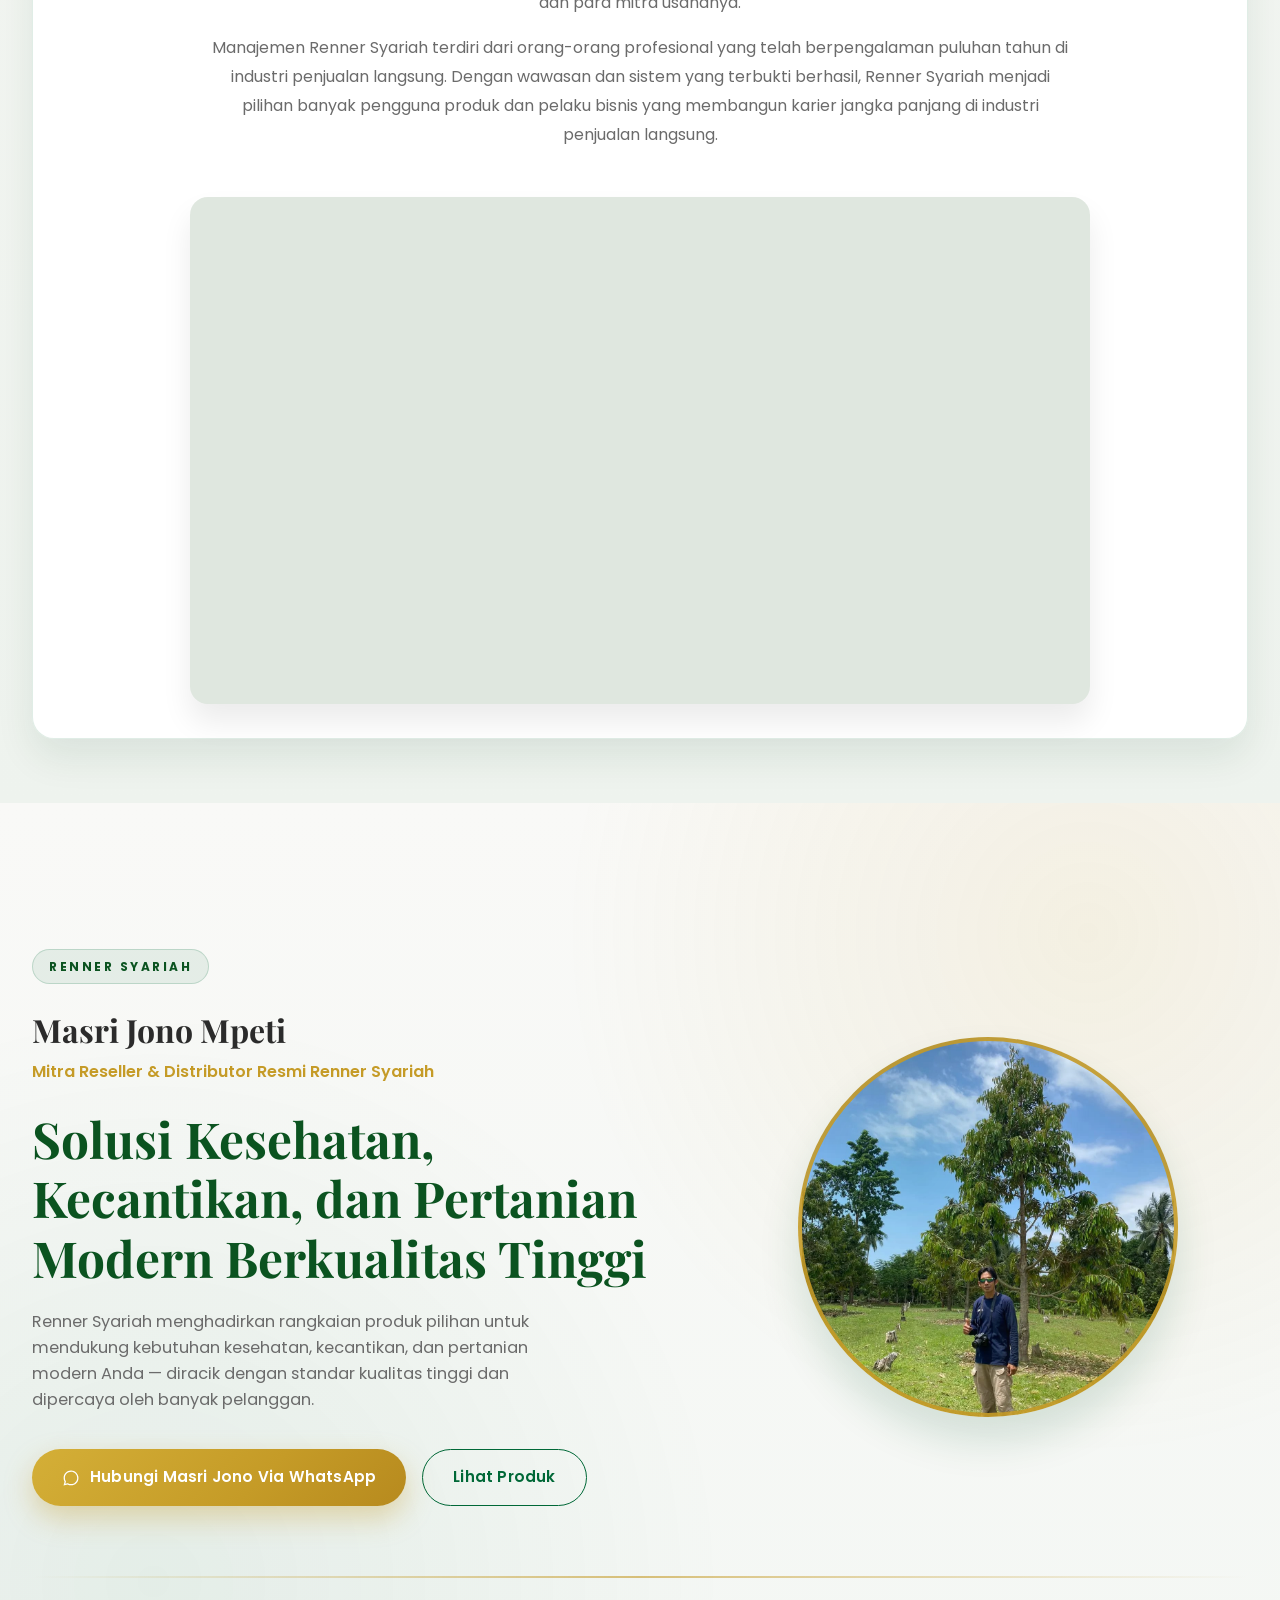
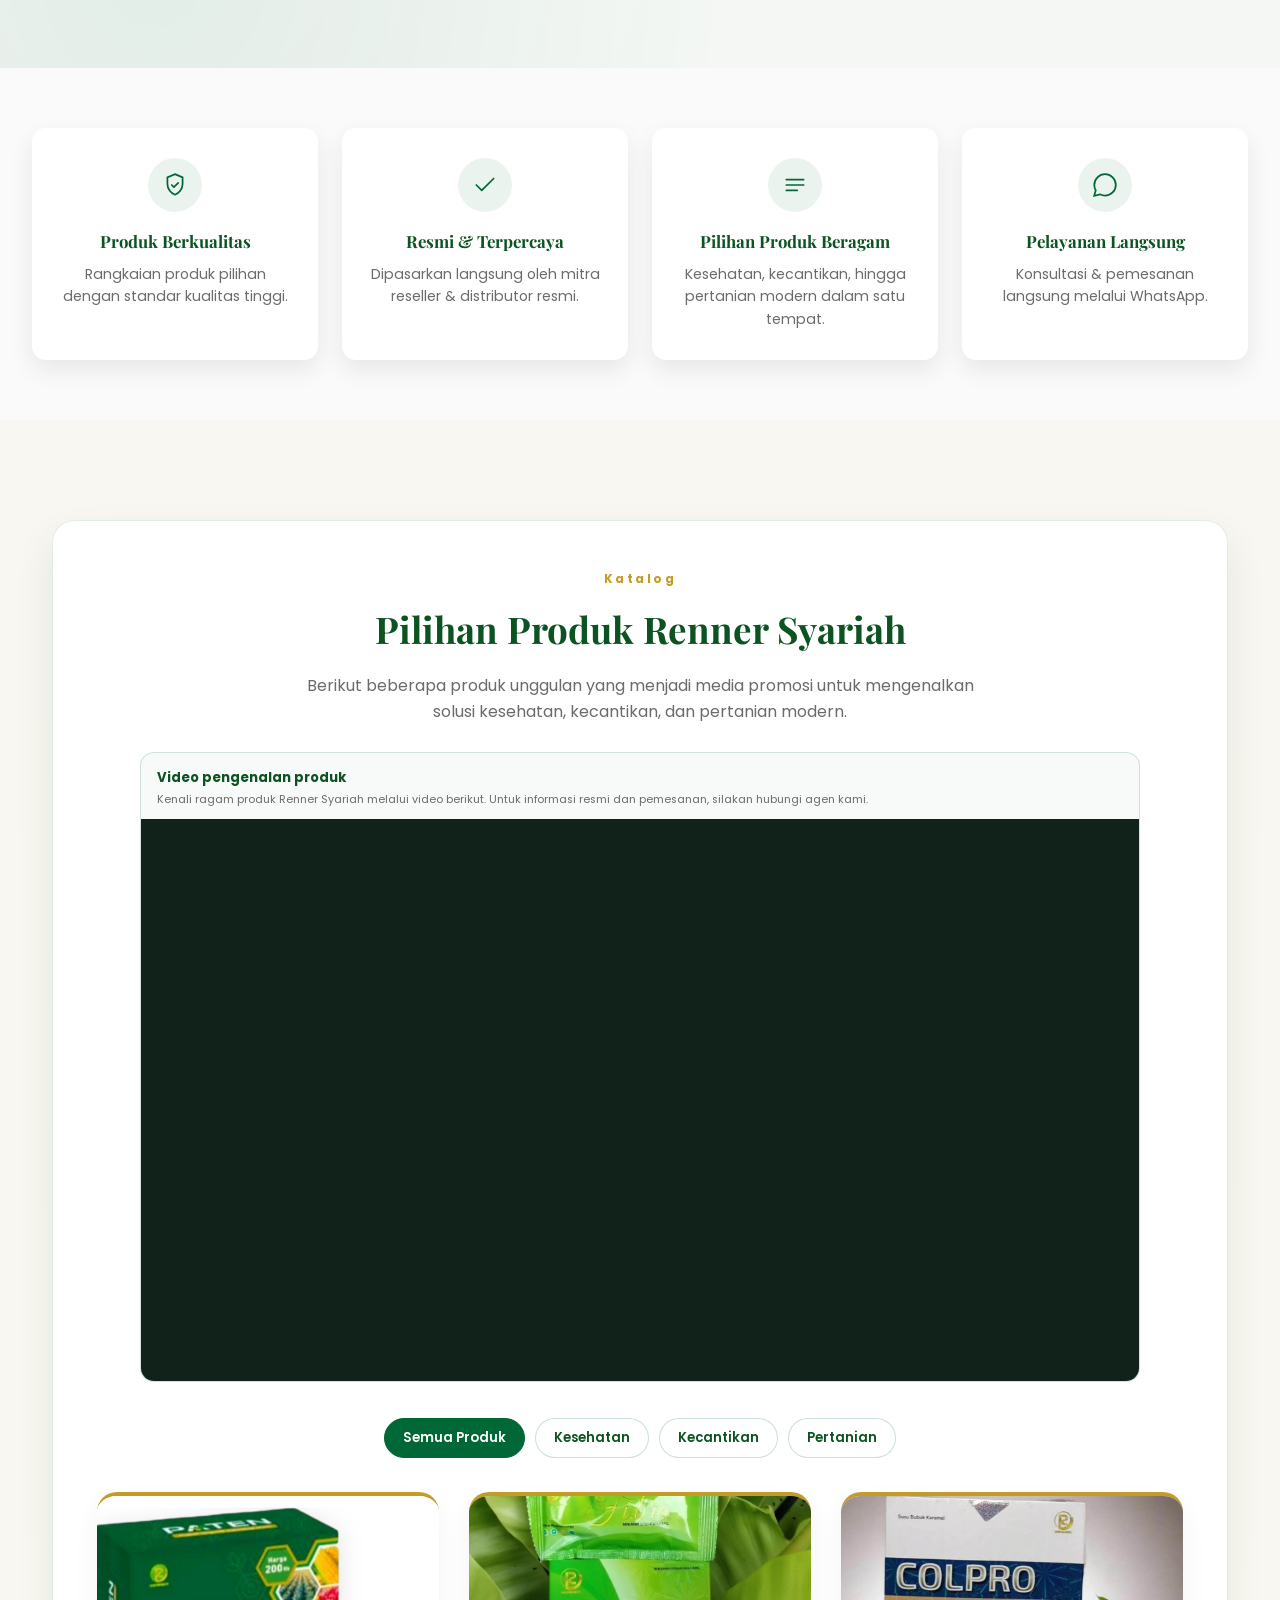
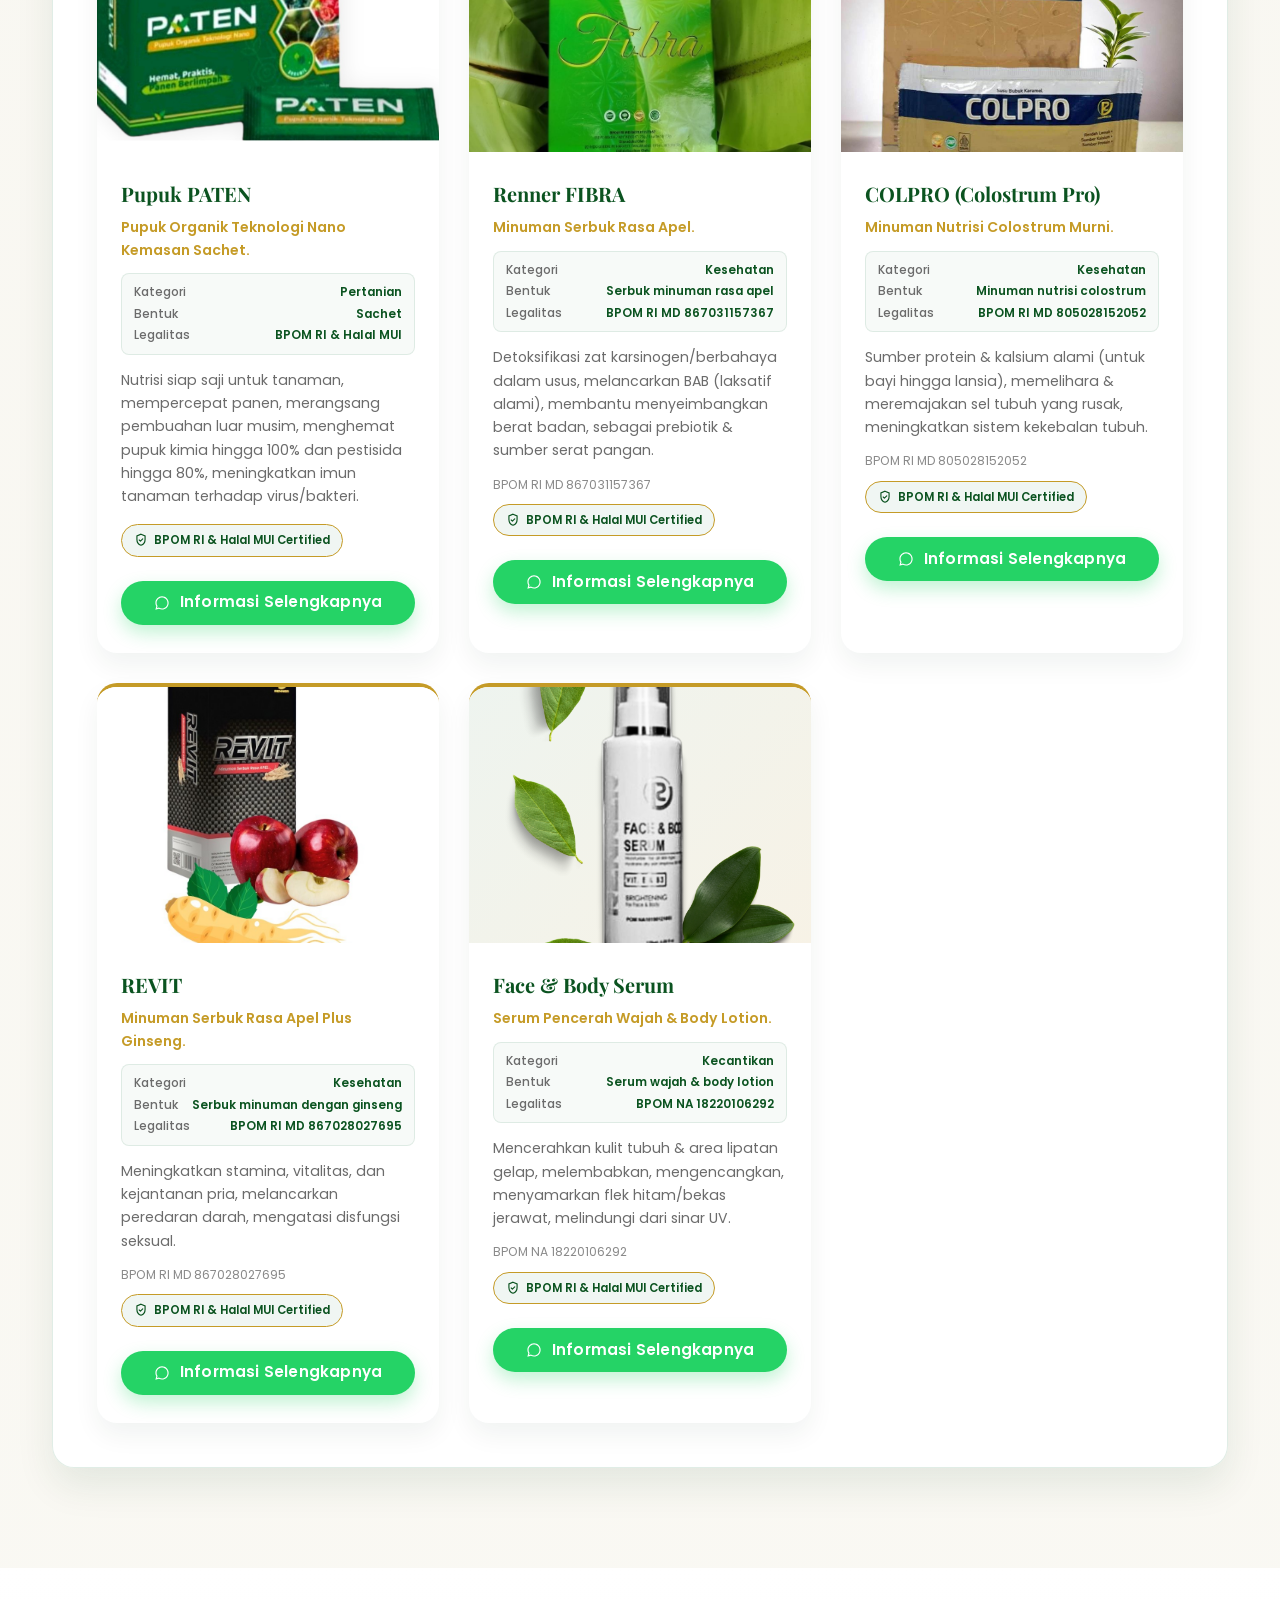
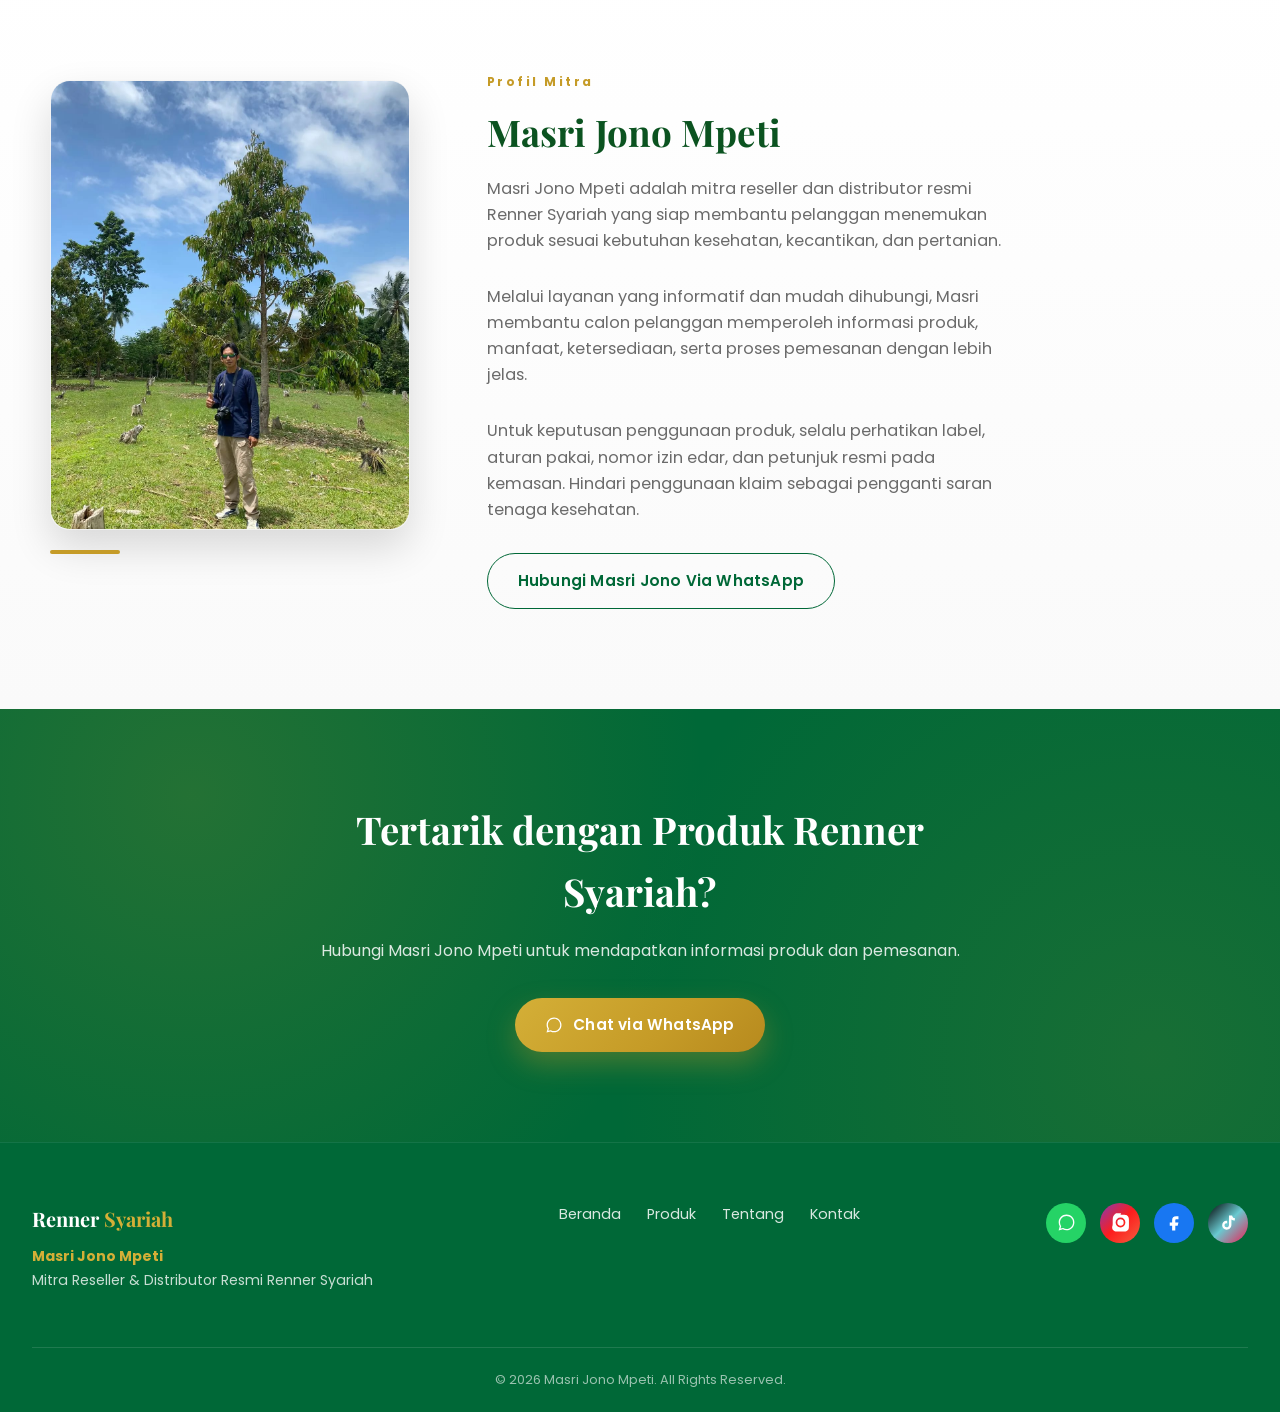
==== commit b0a15c12: "renner-syariah-mitra-website" ====
--- a/index.html
+++ b/index.html
@@ -88,7 +88,7 @@
 
       <div class="company-story-copy">
         <span class="section-eyebrow">Tentang Perusahaan</span>
-        <h2 class="section-title">PT. Renner Inti Internasional</h2>
+        
         <p>
           PT. Renner Inti Internasional (Renner Syariah) adalah perusahaan yang bergerak di bidang penjualan langsung
           (direct selling), dengan marketing plan terkini yang dirancang untuk memberikan rasa nyaman dan aman.
--- a/style.css
+++ b/style.css
@@ -172,8 +172,8 @@
   transition: background 0.4s ease, box-shadow 0.4s ease, height 0.3s ease;
 }
 .navbar.scrolled {
-  background: rgba(255,255,255,0.96);
-  backdrop-filter: blur(10px);
+  background: #ffffff;
+  backdrop-filter: none;
   box-shadow: 0 4px 20px rgba(0,0,0,0.06);
   height: var(--nav-height);
   border-bottom: 1px solid rgba(0,104,55,0.08);
@@ -181,10 +181,13 @@
 .navbar.scrolled .brand-name,
 .navbar.scrolled .nav-link,
 .navbar.scrolled .language-option,
-.navbar.scrolled .language-switcher,
+.navbar.scrolled .language-switcher {
+  color: var(--green-dark);
+  background: transparent;
+}
 .navbar.scrolled .hamburger span {
-  color: var(--green-dark);
-  background: transparent;
+  background: var(--green-dark) !important;
+  opacity: 1 !important;
 }
 .navbar.scrolled .nav-link::after {
   background: var(--green);
@@ -292,8 +295,8 @@
 @media (max-width: 860px) {
   .navbar.scrolled .hamburger {
     display: flex;
-    visibility: visible;
-    opacity: 1;
+    visibility: visible !important;
+    opacity: 1 !important;
   }
 }
 
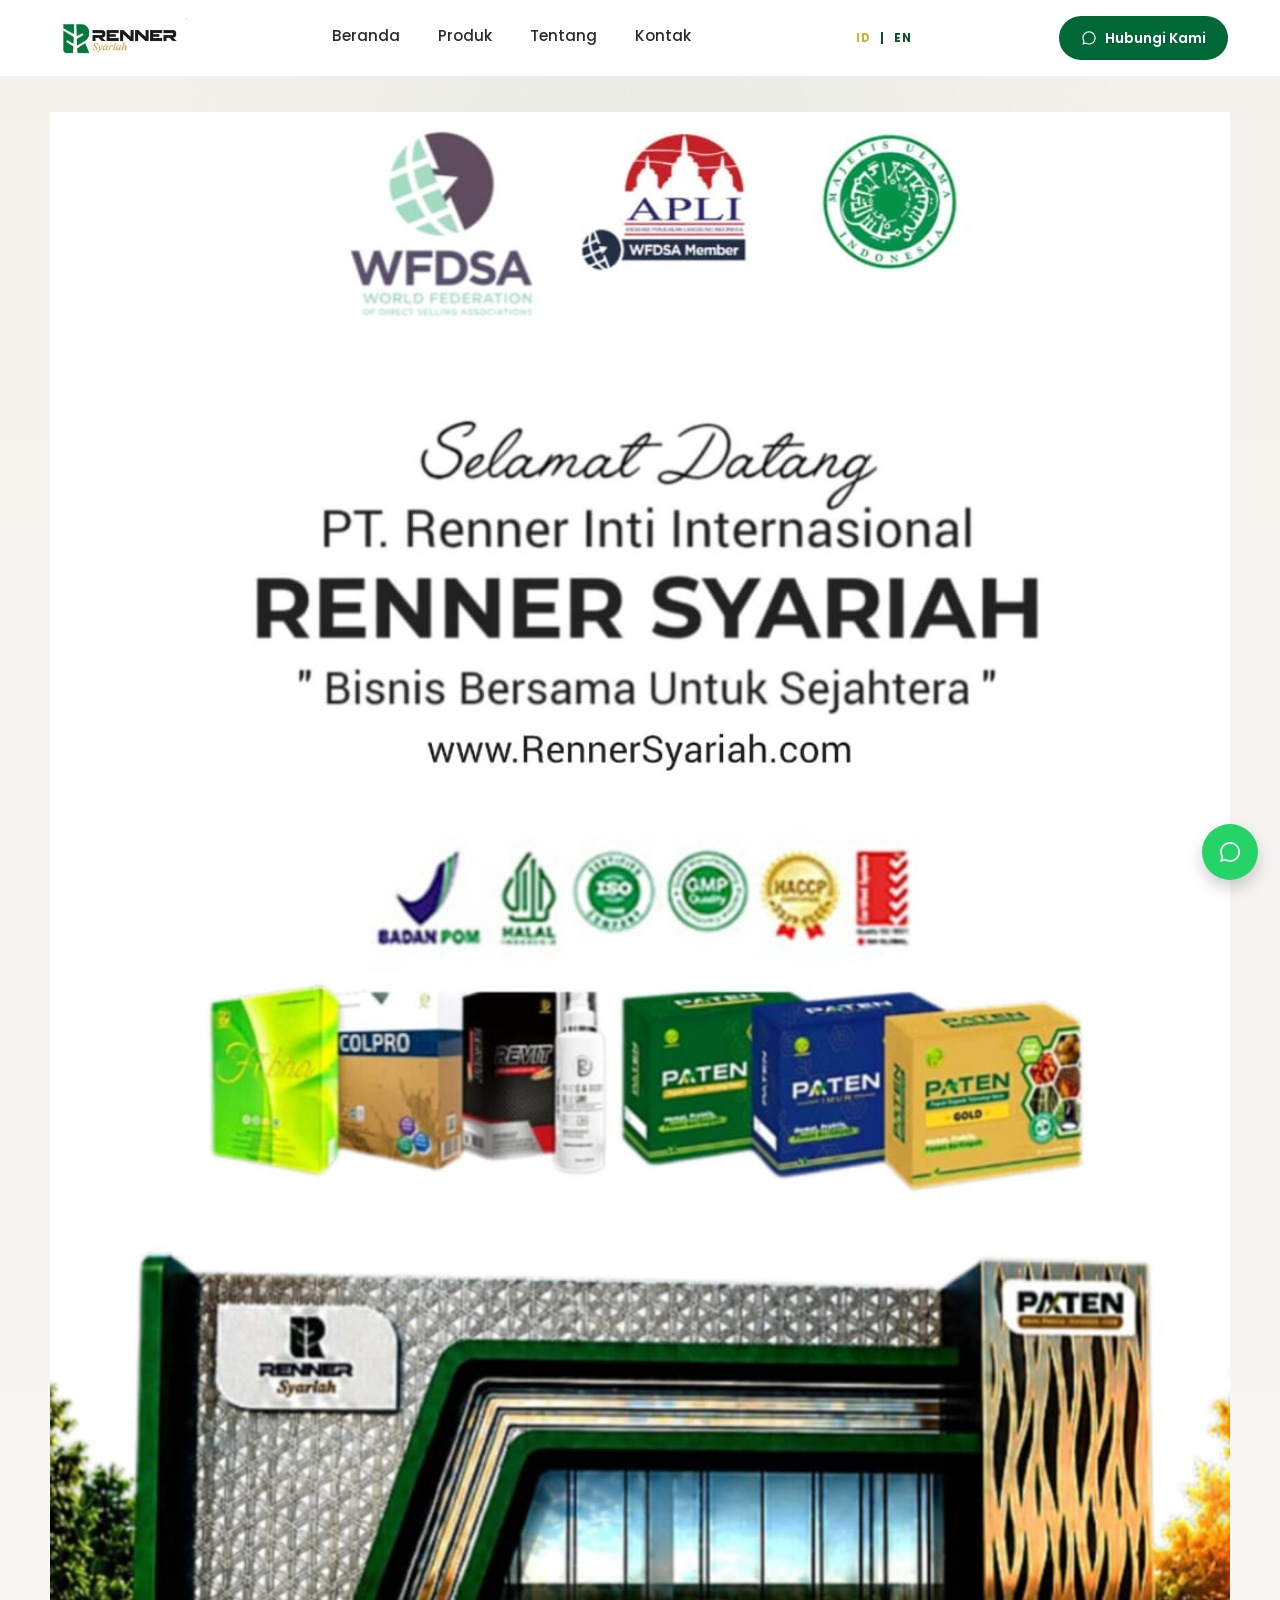
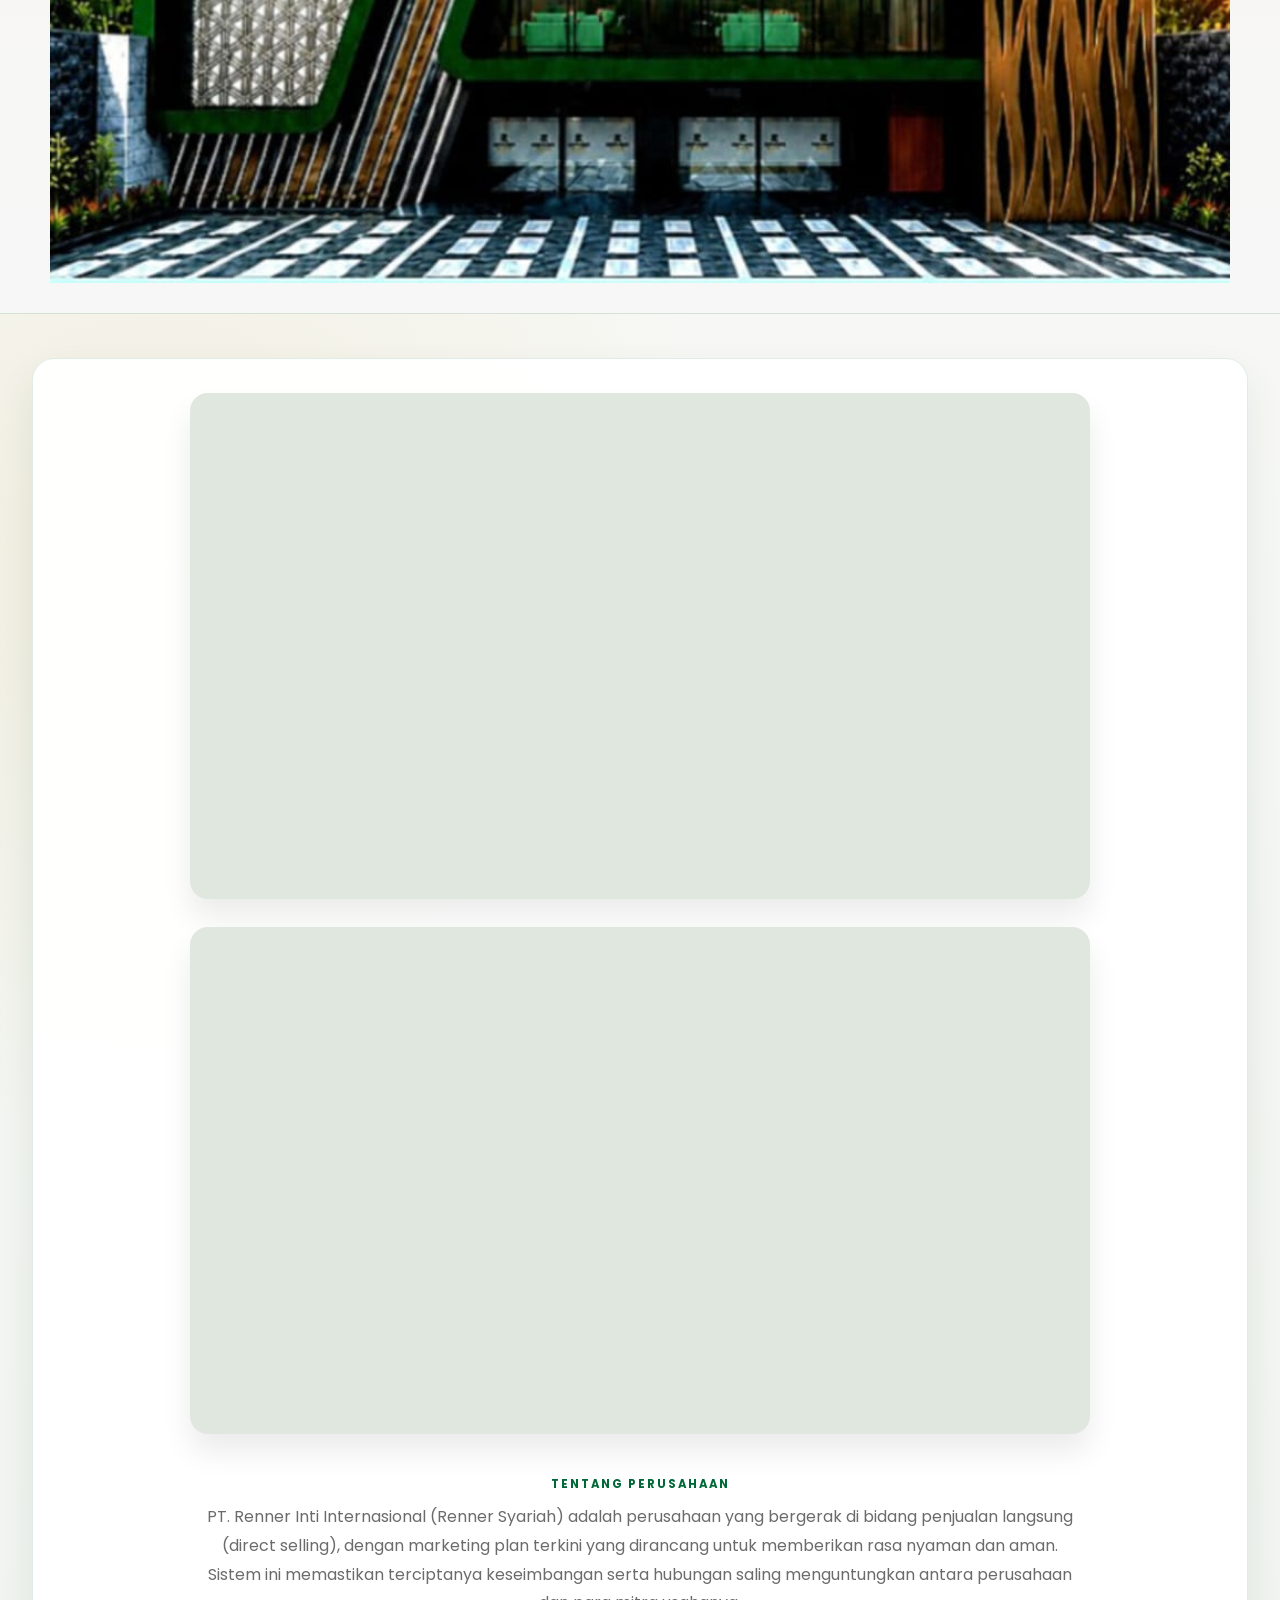
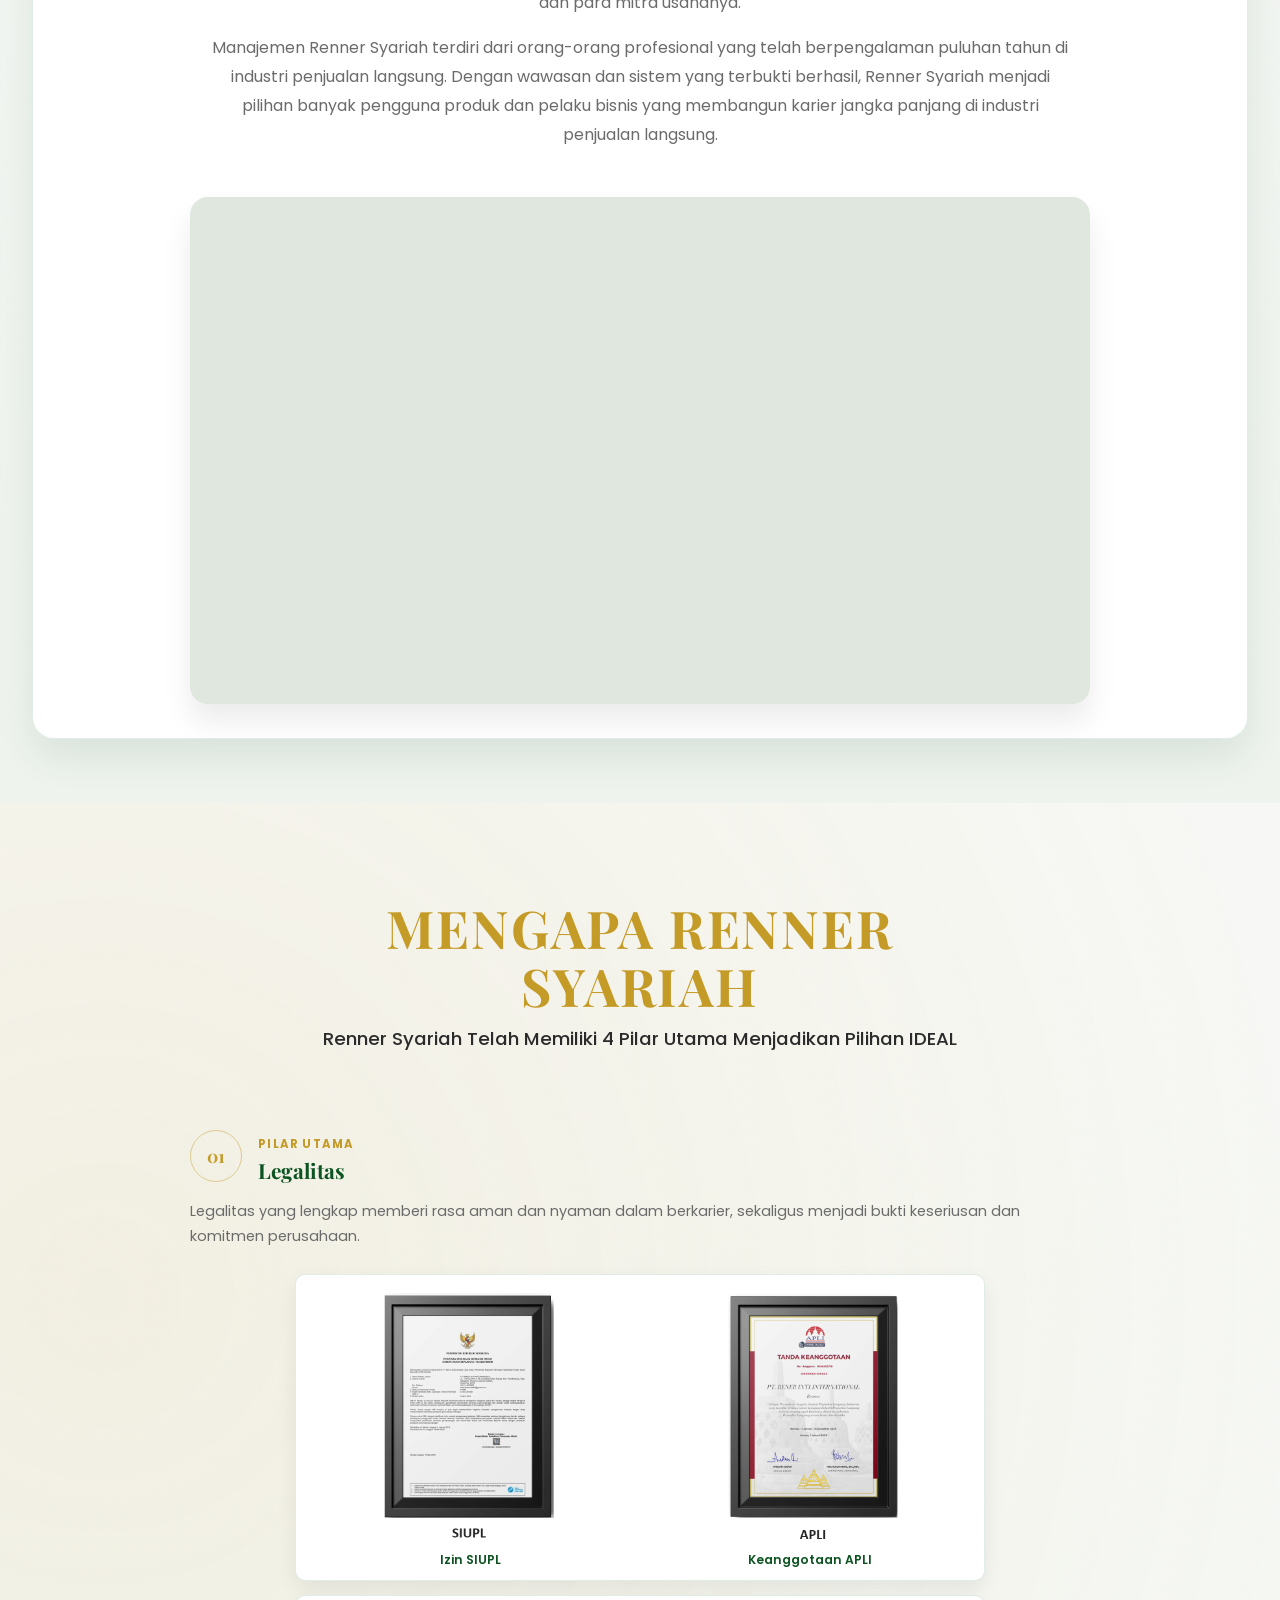
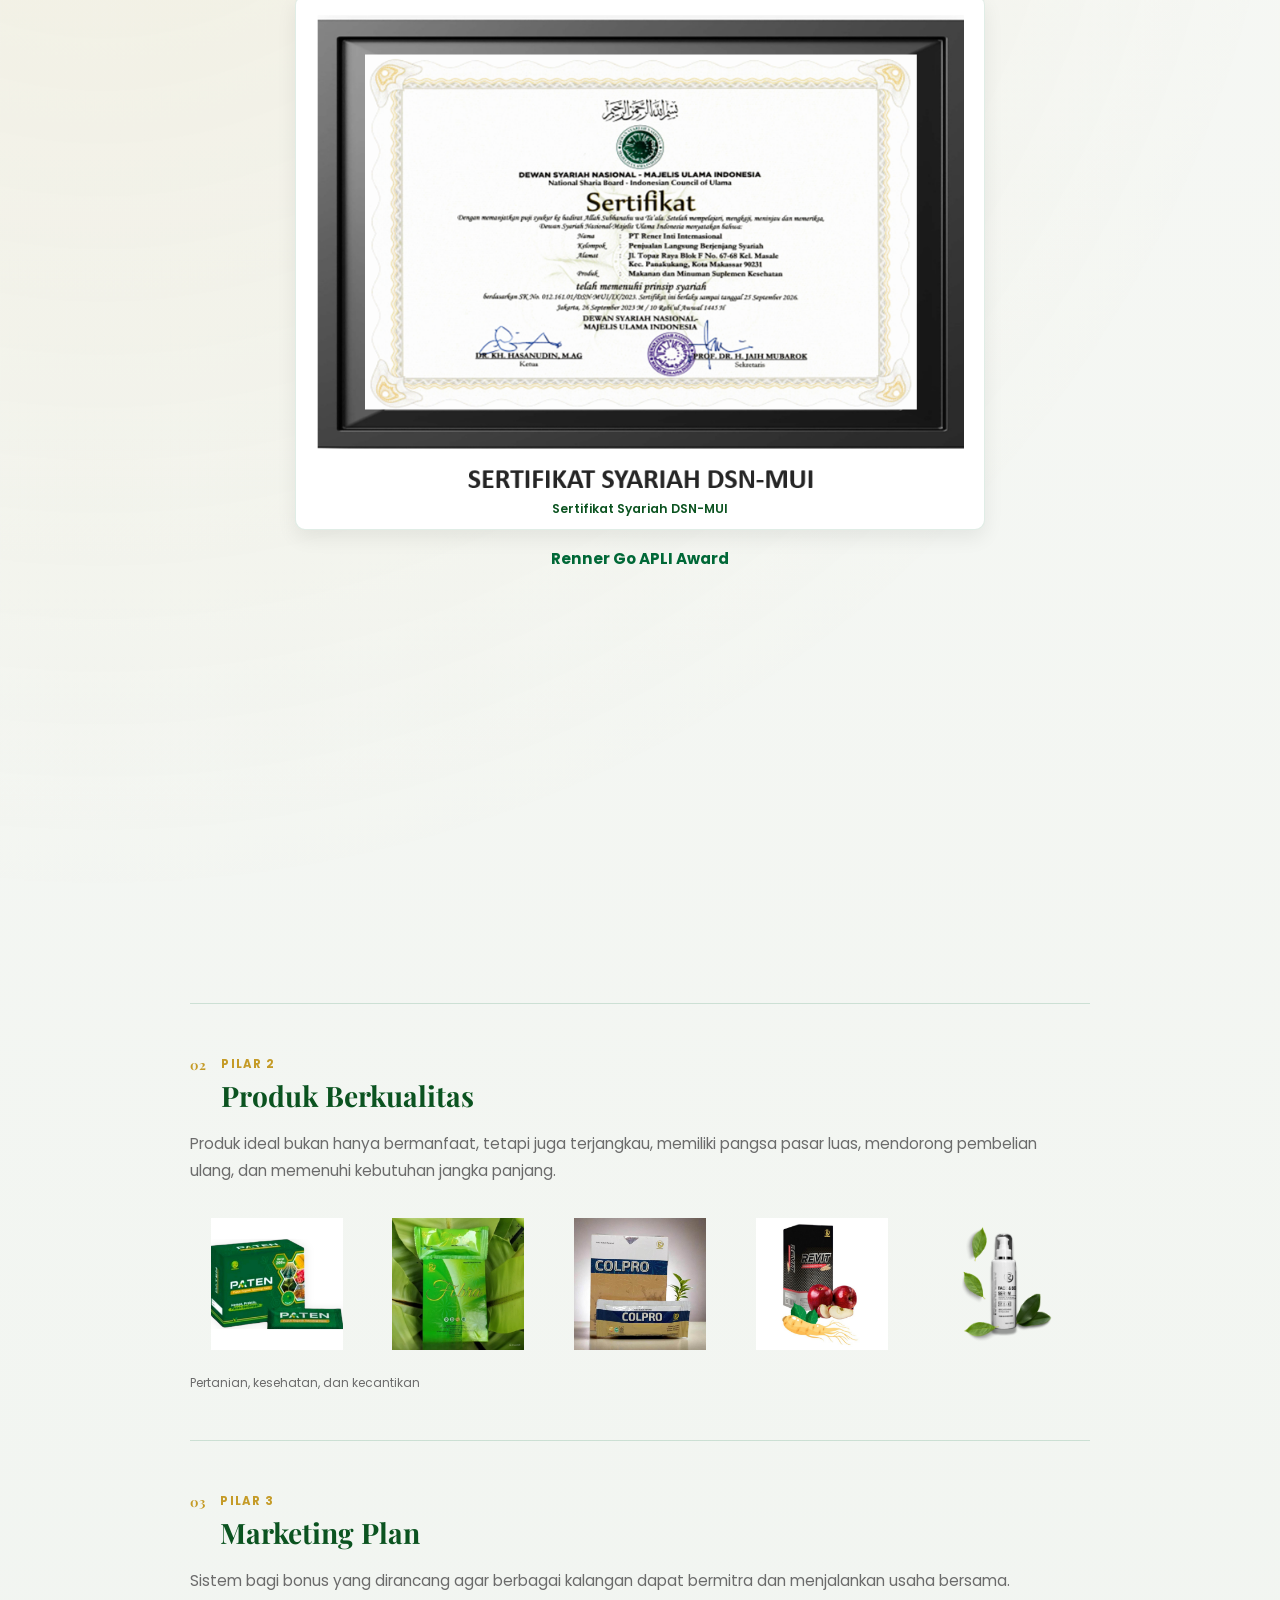
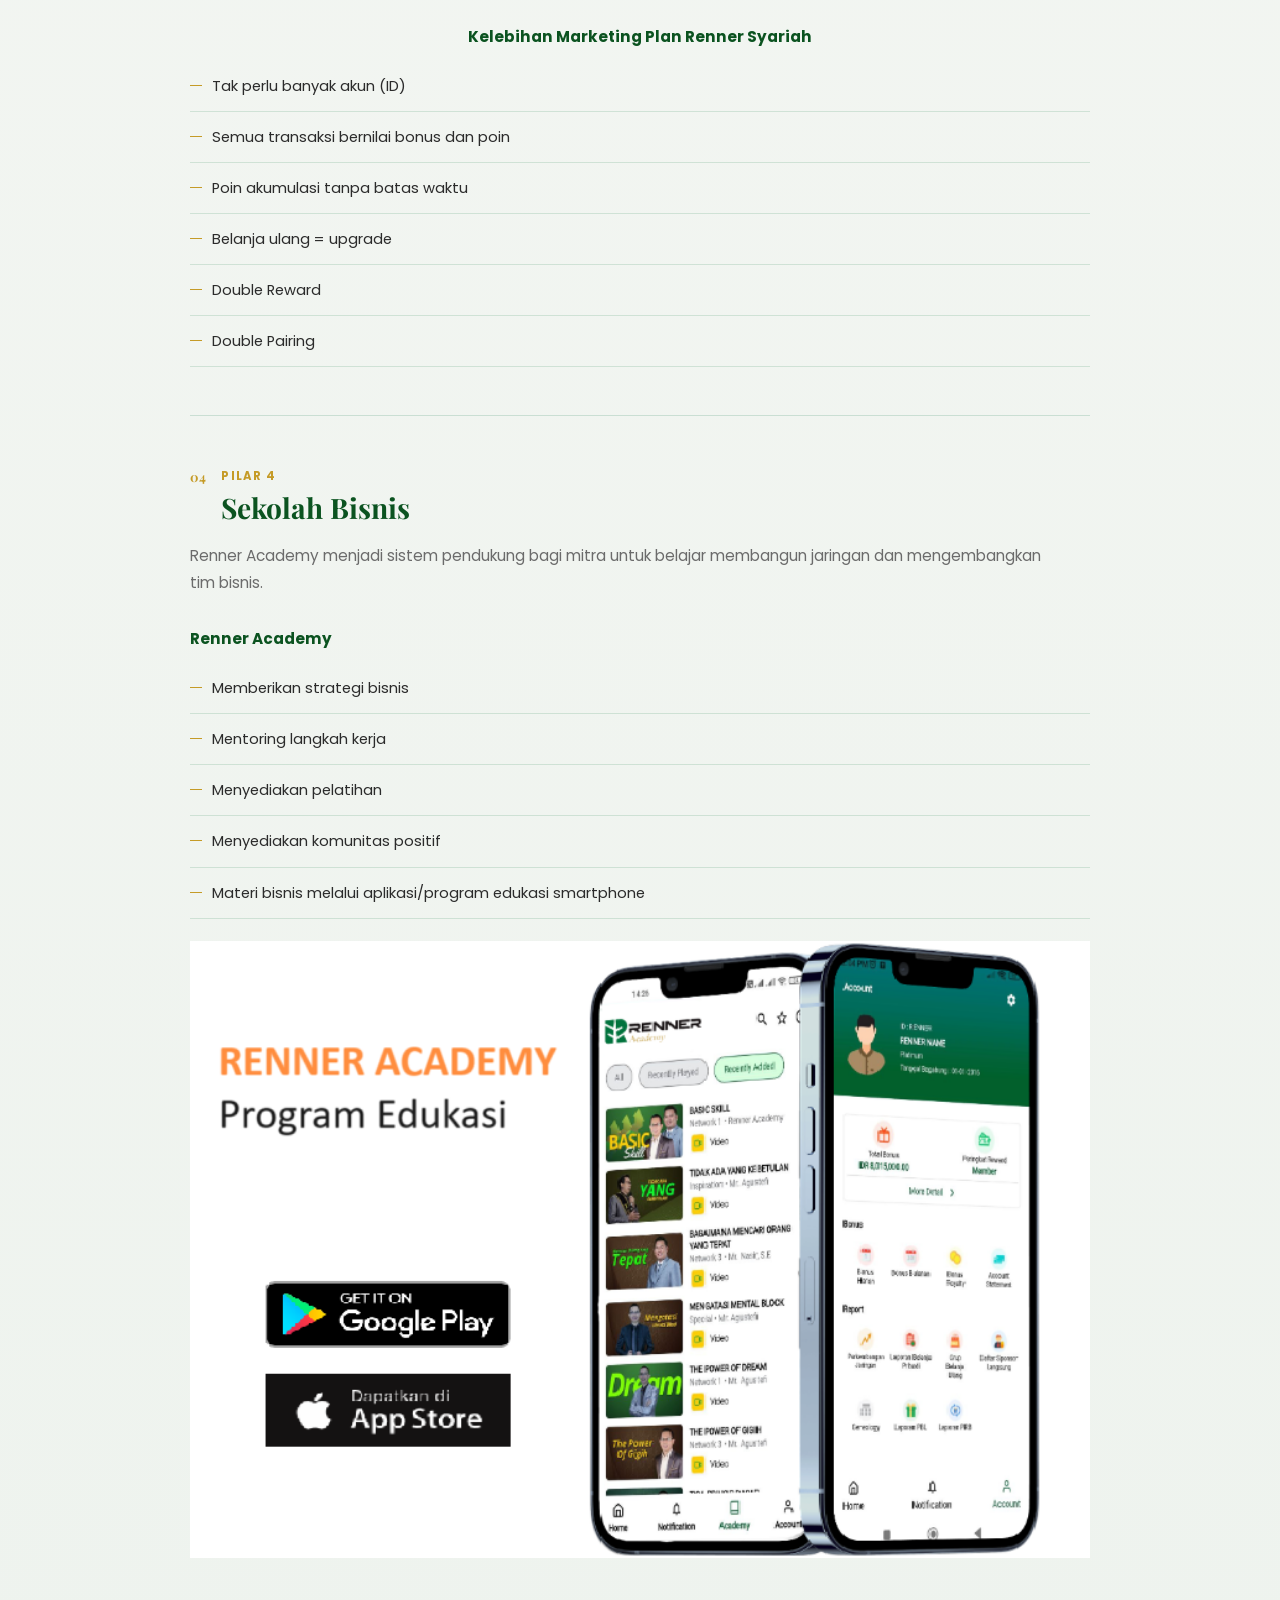
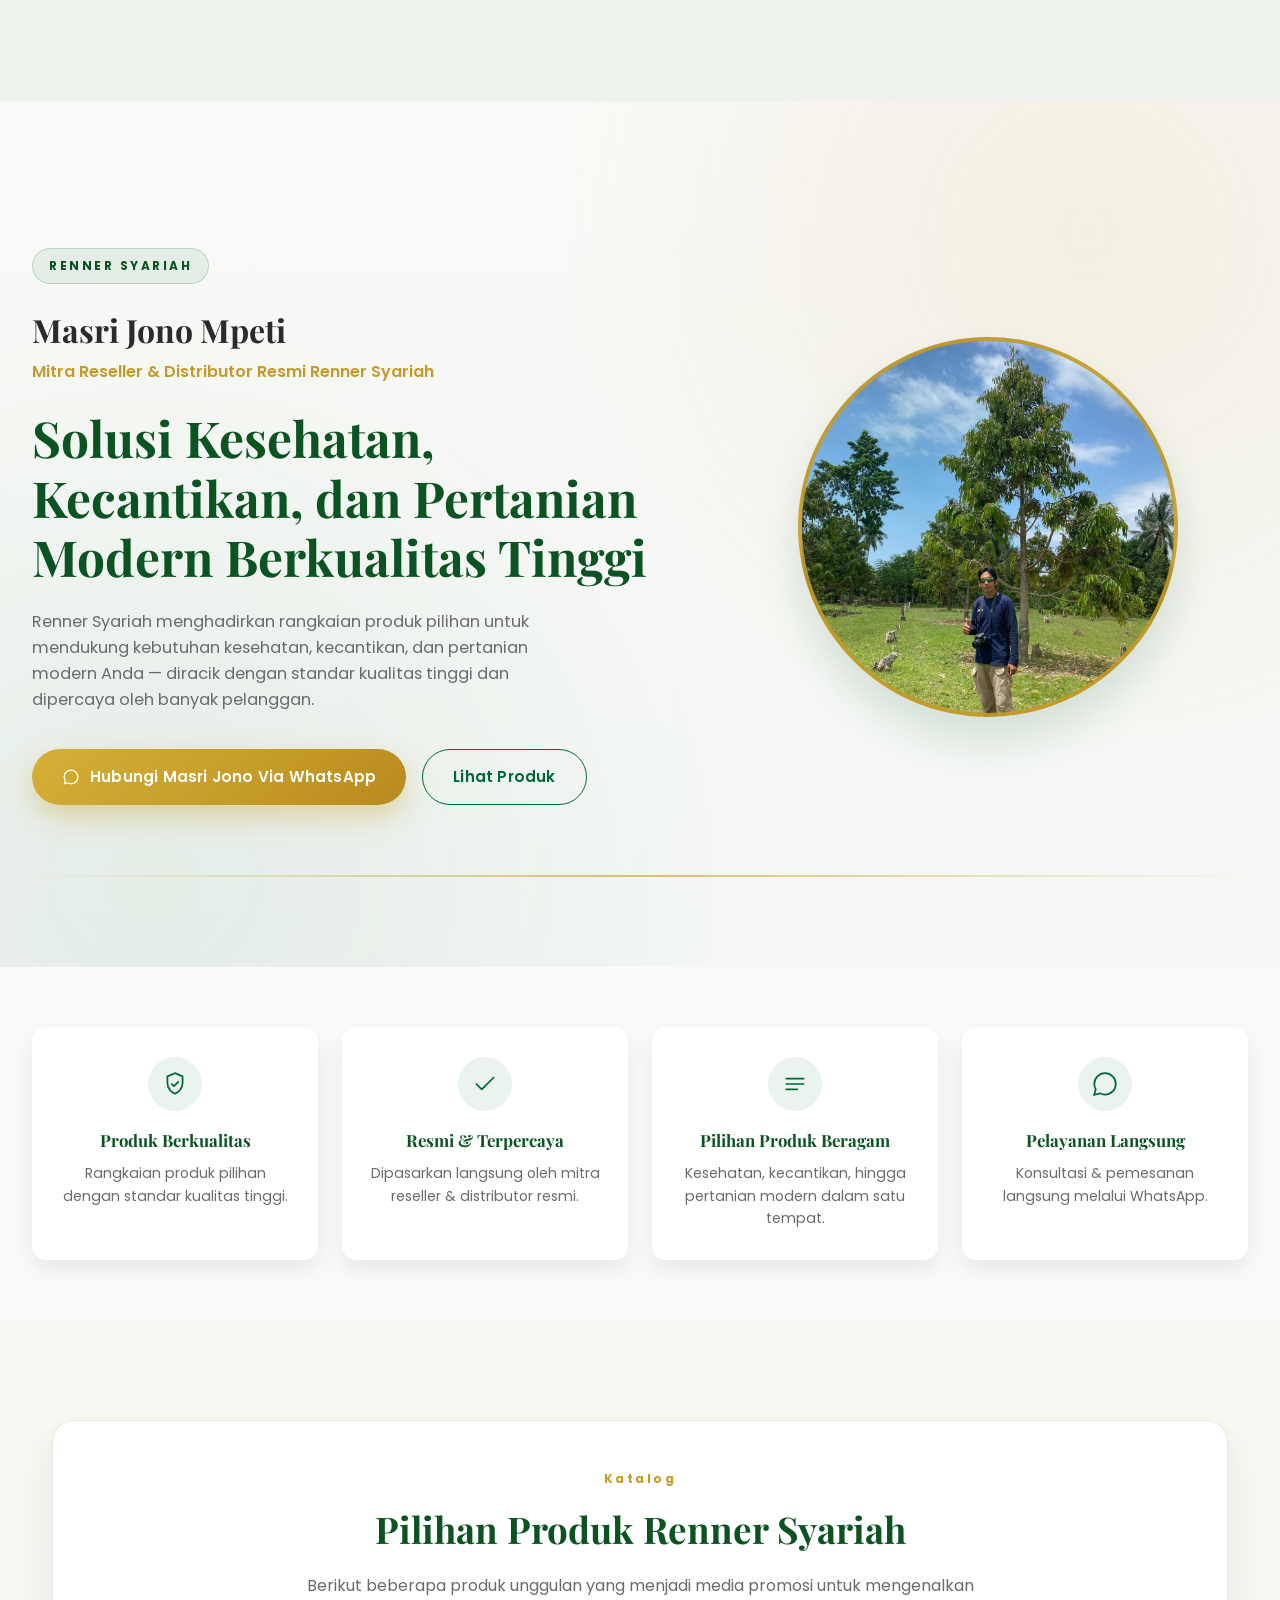
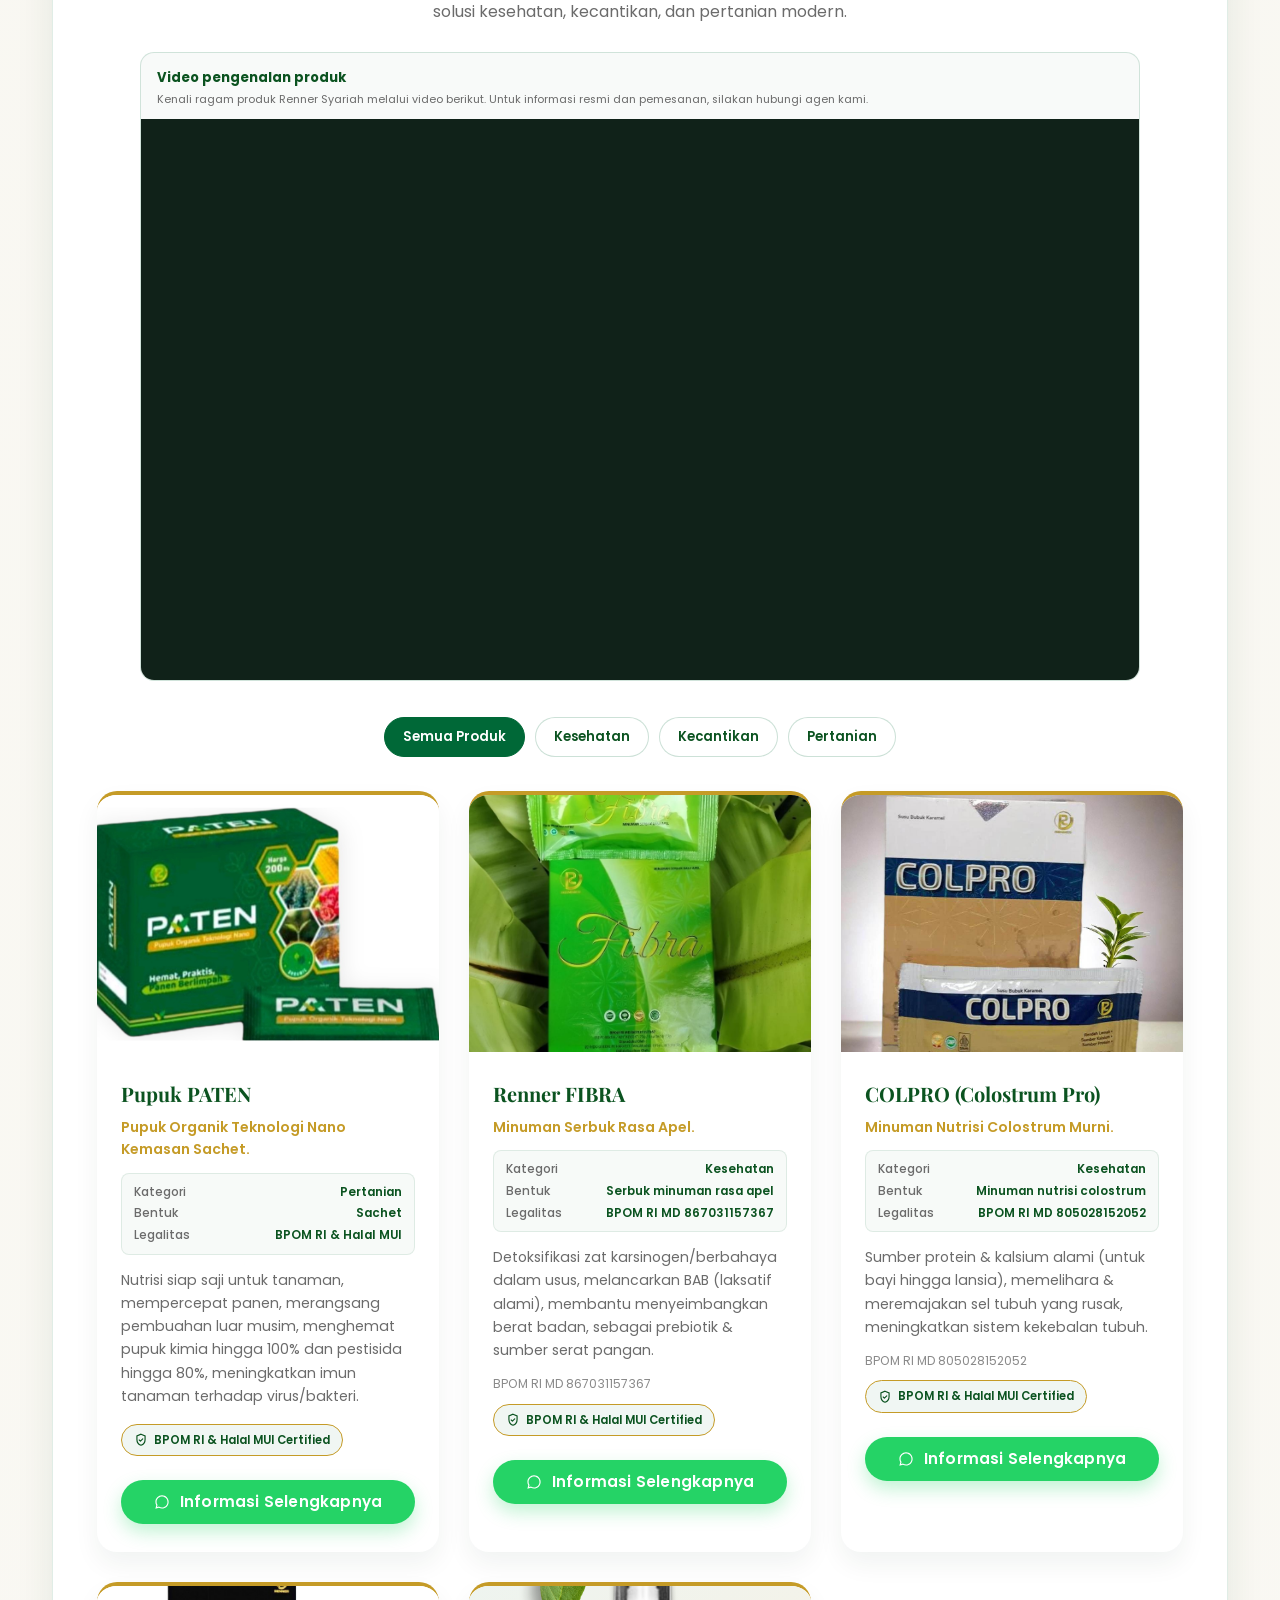
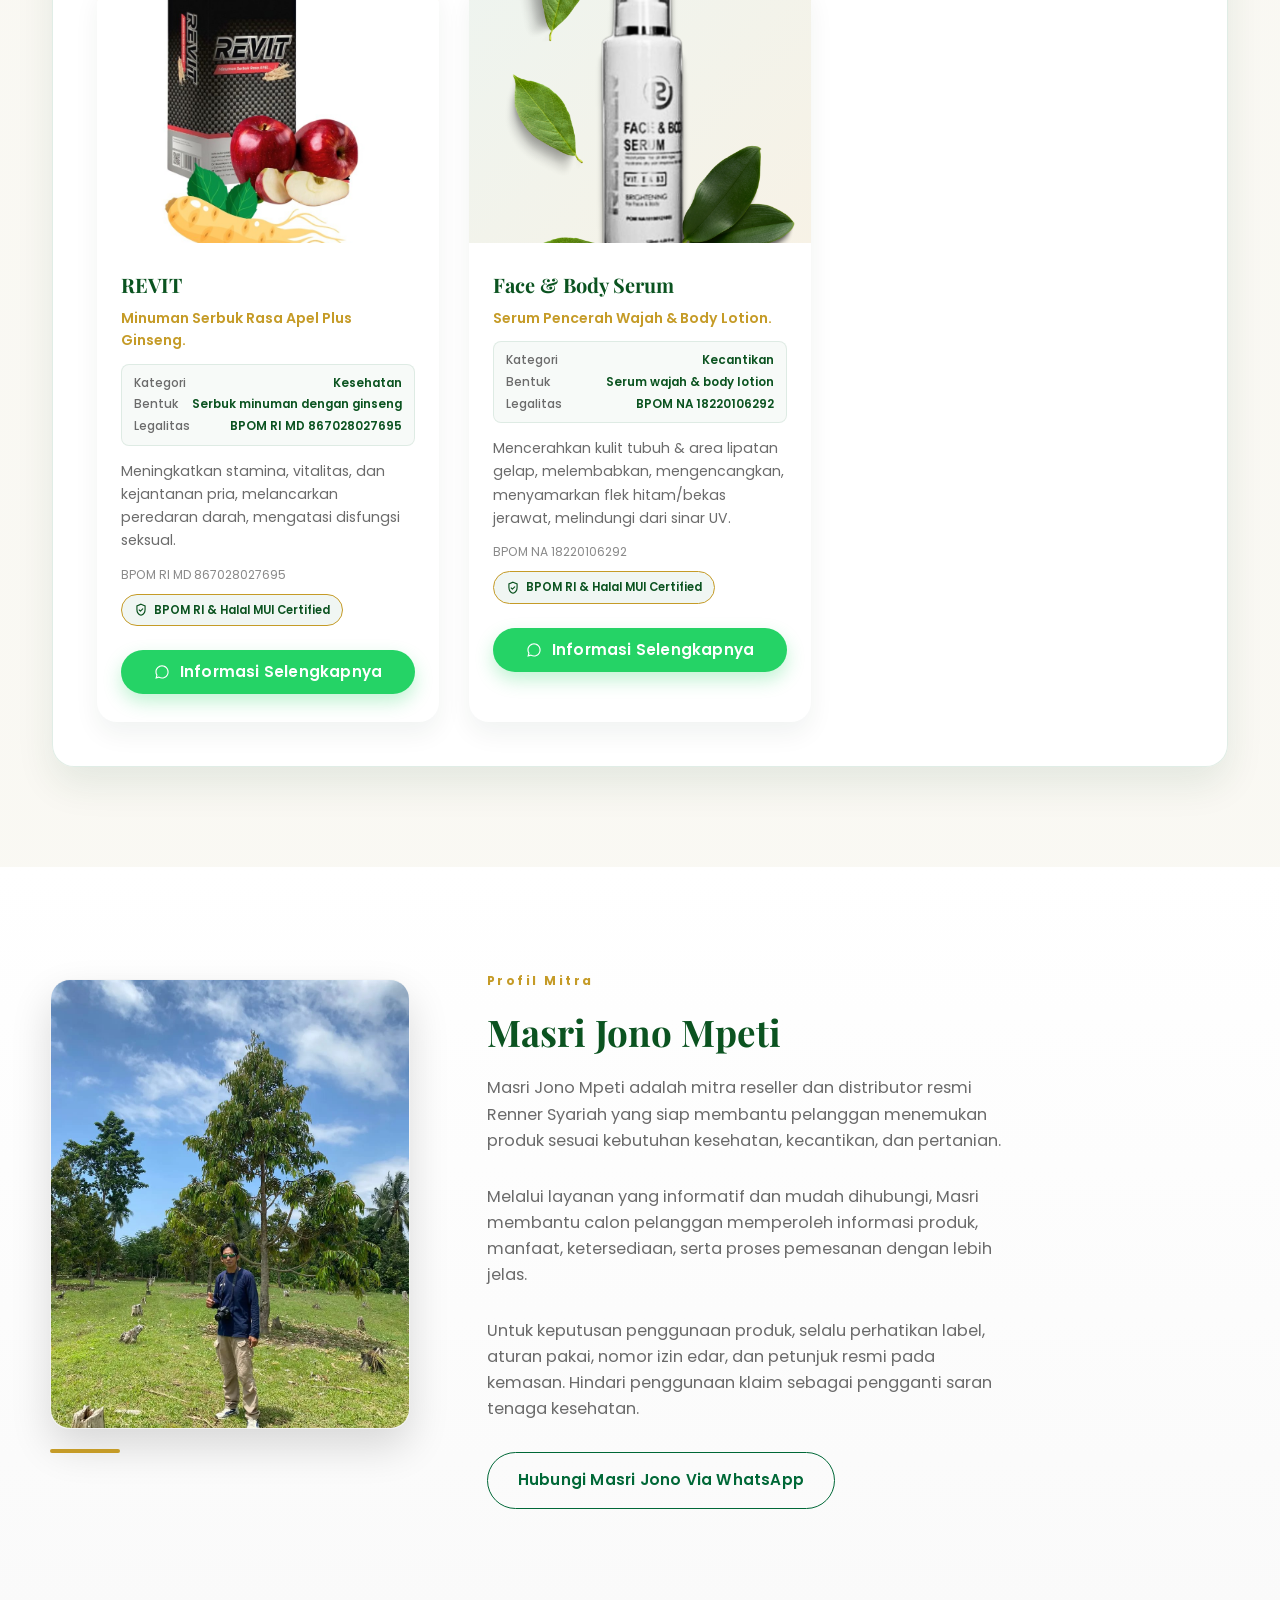
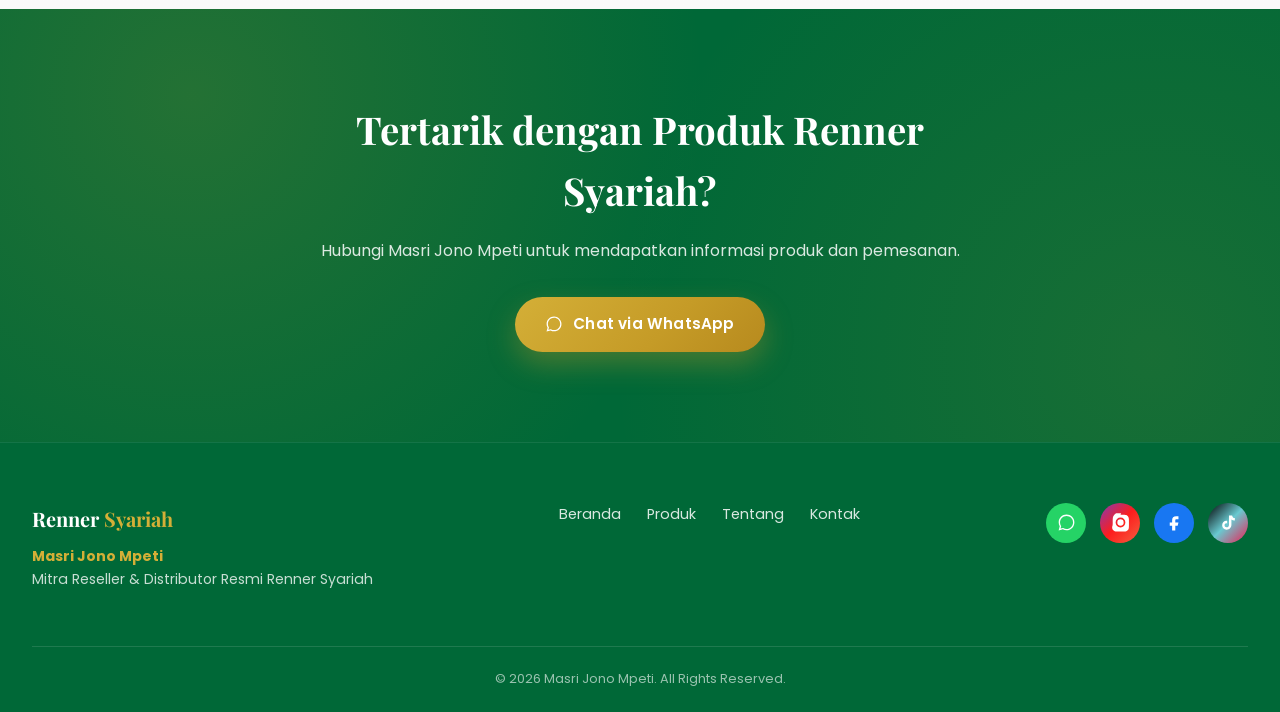
==== commit 190d2a66: "Update project" ====
--- a/index.html
+++ b/index.html
@@ -17,7 +17,7 @@
 <link rel="preconnect" href="https://fonts.gstatic.com" crossorigin>
 <link href="https://fonts.googleapis.com/css2?family=Playfair+Display:wght@500;600;700;800&family=Poppins:wght@300;400;500;600;700&display=swap" rel="stylesheet">
 
-<link rel="stylesheet" href="style.css?v=20260925-scroll-fix" />
+<link rel="stylesheet" href="style.css?v=20261024-pillars" />
 </head>
 <body>
 
@@ -112,6 +112,111 @@
     </div>
   </section>
 
+  <section class="pillars" id="pilar">
+    <div class="pillars-inner">
+      <header class="section-head reveal">
+        <h2 class="section-title" data-id="MENGAPA RENNER SYARIAH" data-en="WHY RENNER SYARIAH">MENGAPA RENNER SYARIAH</h2>
+        <p class="section-subtitle" data-id="Renner Syariah Telah Memiliki 4 Pilar Utama Menjadikan Pilihan IDEAL" data-en="Renner Syariah Has 4 Main Pillars, Making It an IDEAL Choice">Renner Syariah Telah Memiliki 4 Pilar Utama Menjadikan Pilihan IDEAL</p>
+      </header>
+
+      <div class="pillars-grid">
+        <article class="pillar-card pillar-legal reveal">
+          <div class="pillar-heading">
+            <span class="pillar-number">01</span>
+            <div>
+              <span class="pillar-label" data-id="Pilar Utama" data-en="Key Pillar">Pilar Utama</span>
+              <h3 data-id="Legalitas" data-en="Legality">Legalitas</h3>
+            </div>
+          </div>
+          <p data-id="Legalitas yang lengkap memberi rasa aman dan nyaman dalam berkarier, sekaligus menjadi bukti keseriusan dan komitmen perusahaan." data-en="Complete legal credentials help provide confidence in building a career and demonstrate the company's commitment.">Legalitas yang lengkap memberi rasa aman dan nyaman dalam berkarier, sekaligus menjadi bukti keseriusan dan komitmen perusahaan.</p>
+          <div class="pillar-legal-documents">
+            <div class="pillar-legal-document-panel pillar-legal-document-pair">
+              <figure class="pillar-legal-document pillar-legal-document-crop pillar-legal-document-siupl">
+                <div class="pillar-legal-document-image">
+                  <img src="images/SIUPL-APLI.png" alt="Dokumen SIUPL Renner Syariah" loading="lazy" />
+                </div>
+                <figcaption data-id="Izin SIUPL" data-en="SIUPL License">Izin SIUPL</figcaption>
+              </figure>
+              <figure class="pillar-legal-document pillar-legal-document-crop pillar-legal-document-apli">
+                <div class="pillar-legal-document-image">
+                  <img src="images/SIUPL-APLI.png" alt="Sertifikat keanggotaan APLI Renner Syariah" loading="lazy" />
+                </div>
+                <figcaption data-id="Keanggotaan APLI" data-en="APLI Membership">Keanggotaan APLI</figcaption>
+              </figure>
+            </div>
+            <figure class="pillar-legal-document pillar-legal-document-dsn">
+              <img src="images/serti-dsn-mui.png" alt="Sertifikat Syariah DSN-MUI Renner Syariah" loading="lazy" />
+              <figcaption data-id="Sertifikat Syariah DSN-MUI" data-en="DSN-MUI Sharia Certificate">Sertifikat Syariah DSN-MUI</figcaption>
+            </figure>
+          </div>
+          <h4 class="pillar-award-title" data-id="Renner Go APLI Award" data-en="Renner Go APLI Award">Renner Go APLI Award</h4>
+          <div class="pillar-video">
+            <iframe src="https://www.youtube.com/embed/G7BJuypOfBI" title="Renner Go APLI Award" allow="accelerometer; autoplay; clipboard-write; encrypted-media; gyroscope; picture-in-picture; web-share" allowfullscreen></iframe>
+          </div>
+        </article>
+
+        <article class="pillar-card pillar-products reveal">
+          <div class="pillar-heading">
+            <span class="pillar-number">02</span>
+            <div>
+              <span class="pillar-label" data-id="Pilar 2" data-en="Pillar 2">Pilar 2</span>
+              <h3 data-id="Produk Berkualitas" data-en="Quality Products">Produk Berkualitas</h3>
+            </div>
+          </div>
+          <p data-id="Produk ideal bukan hanya bermanfaat, tetapi juga terjangkau, memiliki pangsa pasar luas, mendorong pembelian ulang, dan memenuhi kebutuhan jangka panjang." data-en="An ideal product is useful and affordable, has a broad market, encourages repeat purchases, and meets long-term needs.">Produk ideal bukan hanya bermanfaat, tetapi juga terjangkau, memiliki pangsa pasar luas, mendorong pembelian ulang, dan memenuhi kebutuhan jangka panjang.</p>
+          <div class="pillar-product-images" aria-label="Produk Renner Syariah">
+            <img src="images/paten.jpg" alt="Pupuk PATEN" loading="lazy" />
+            <img src="images/fibra.jpg" alt="Renner FIBRA" loading="lazy" />
+            <img src="images/colpro.jpg" alt="COLPRO" loading="lazy" />
+            <img src="images/revit.jpg" alt="REVIT" loading="lazy" />
+            <img src="images/bodycerum.png" alt="Face & Body Serum" loading="lazy" />
+          </div>
+          <span class="pillar-note" data-id="Pertanian, kesehatan, dan kecantikan" data-en="Agriculture, health, and beauty">Pertanian, kesehatan, dan kecantikan</span>
+        </article>
+
+        <article class="pillar-card pillar-marketing reveal">
+          <div class="pillar-heading">
+            <span class="pillar-number">03</span>
+            <div>
+              <span class="pillar-label" data-id="Pilar 3" data-en="Pillar 3">Pilar 3</span>
+              <h3 data-id="Marketing Plan" data-en="Marketing Plan">Marketing Plan</h3>
+            </div>
+          </div>
+          <p data-id="Sistem bagi bonus yang dirancang agar berbagai kalangan dapat bermitra dan menjalankan usaha bersama." data-en="A bonus-sharing system designed to help people from different backgrounds partner and build a business together.">Sistem bagi bonus yang dirancang agar berbagai kalangan dapat bermitra dan menjalankan usaha bersama.</p>
+          <h4 data-id="Kelebihan Marketing Plan Renner Syariah" data-en="Renner Syariah Marketing Plan Benefits">Kelebihan Marketing Plan Renner Syariah</h4>
+          <ul class="pillar-benefits">
+            <li data-id="Tak perlu banyak akun (ID)" data-en="No need for many accounts (IDs)">Tak perlu banyak akun (ID)</li>
+            <li data-id="Semua transaksi bernilai bonus dan poin" data-en="All transactions earn bonuses and points">Semua transaksi bernilai bonus dan poin</li>
+            <li data-id="Poin akumulasi tanpa batas waktu" data-en="Points accumulate without a time limit">Poin akumulasi tanpa batas waktu</li>
+            <li data-id="Belanja ulang = upgrade" data-en="Repeat purchases = upgrade">Belanja ulang = upgrade</li>
+            <li>Double Reward</li>
+            <li>Double Pairing</li>
+          </ul>
+        </article>
+
+        <article class="pillar-card pillar-academy reveal">
+          <div class="pillar-heading">
+            <span class="pillar-number">04</span>
+            <div>
+              <span class="pillar-label" data-id="Pilar 4" data-en="Pillar 4">Pilar 4</span>
+              <h3 data-id="Sekolah Bisnis" data-en="Business School">Sekolah Bisnis</h3>
+            </div>
+          </div>
+          <p data-id="Renner Academy menjadi sistem pendukung bagi mitra untuk belajar membangun jaringan dan mengembangkan tim bisnis." data-en="Renner Academy supports partners as they learn to build a network and develop a business team.">Renner Academy menjadi sistem pendukung bagi mitra untuk belajar membangun jaringan dan mengembangkan tim bisnis.</p>
+          <h4>Renner Academy</h4>
+          <ul class="pillar-benefits">
+            <li data-id="Memberikan strategi bisnis" data-en="Provides business strategies">Memberikan strategi bisnis</li>
+            <li data-id="Mentoring langkah kerja" data-en="Work-step mentoring">Mentoring langkah kerja</li>
+            <li data-id="Menyediakan pelatihan" data-en="Provides training">Menyediakan pelatihan</li>
+            <li data-id="Menyediakan komunitas positif" data-en="Provides a positive community">Menyediakan komunitas positif</li>
+            <li data-id="Materi bisnis melalui aplikasi/program edukasi smartphone" data-en="Business learning materials through a smartphone education program">Materi bisnis melalui aplikasi/program edukasi smartphone</li>
+          </ul>
+          <img class="pillar-academy-image" src="images/sekolah%20bisnis%20-%20pilar%204.png" alt="Renner Academy — program edukasi Sekolah Bisnis" loading="lazy" />
+        </article>
+      </div>
+    </div>
+  </section>
+
   <!-- ===================== HERO ===================== -->
   <section class="hero" id="beranda">
     <div class="hero-inner">
@@ -493,6 +598,6 @@
   </a>
 </div>
 
-<script src="script.js?v=20260925-scroll-fix"></script>
+<script src="script.js?v=20261024-pillars"></script>
 </body>
 </html>
--- a/style.css
+++ b/style.css
@@ -672,6 +672,328 @@
   font-size: 0.88rem;
   color: var(--text-muted);
   margin: 0;
+}
+
+/* -------- four pillars -------- */
+.pillars {
+  padding: 96px 32px;
+  background:
+    radial-gradient(circle at 8% 12%, rgba(197,155,39,0.09), transparent 32%),
+    linear-gradient(180deg, #f7f8f5 0%, #eef3ee 100%);
+}
+.pillars-inner {
+  max-width: 900px;
+  margin: 0 auto;
+}
+.pillars .section-head {
+  margin-bottom: 42px;
+}
+.pillars .section-title {
+  margin: 0 0 10px;
+  color: var(--gold);
+  font-size: clamp(2rem, 4.5vw, 3.25rem);
+  line-height: 1.12;
+  letter-spacing: 0.035em;
+  text-transform: uppercase;
+}
+.pillars .section-subtitle {
+  max-width: 760px;
+  margin: 0 auto;
+  color: var(--text);
+  font-size: clamp(0.98rem, 1.55vw, 1.15rem);
+  line-height: 1.55;
+  font-weight: 500;
+}
+.pillars-grid {
+  display: grid;
+  grid-template-columns: minmax(0, 1fr);
+  gap: 0;
+}
+.pillar-card {
+  position: relative;
+  overflow: visible;
+  padding: 34px 0;
+  border: 0;
+  border-radius: 0;
+  background: transparent;
+  box-shadow: none;
+}
+.pillar-legal {
+  width: 100%;
+}
+.pillar-card::before {
+  display: none;
+}
+.pillar-heading {
+  display: flex;
+  align-items: center;
+  gap: 16px;
+  margin-bottom: 16px;
+}
+.pillar-number {
+  display: grid;
+  width: 52px;
+  height: 52px;
+  flex: 0 0 52px;
+  place-items: center;
+  border: 1px solid rgba(197,155,39,0.45);
+  border-radius: 50%;
+  color: var(--gold);
+  font-family: var(--font-display);
+  font-size: 1.1rem;
+  font-weight: 700;
+}
+.pillar-label {
+  color: var(--gold);
+  font-size: 0.72rem;
+  font-weight: 700;
+  letter-spacing: 1.4px;
+  text-transform: uppercase;
+}
+.pillar-heading h3 {
+  margin: 2px 0 0;
+  color: var(--green-dark);
+  font-family: var(--font-display);
+  font-size: 1.3rem;
+  line-height: 1.25;
+}
+.pillar-card > p {
+  max-width: 860px;
+  margin: 0 0 18px;
+  color: var(--text-muted);
+  font-size: 0.9rem;
+  line-height: 1.75;
+}
+.pillar-credentials,
+.pillar-benefits {
+  display: grid;
+  gap: 9px;
+  margin: 0;
+  padding: 0;
+  list-style: none;
+}
+.pillar-credentials {
+  grid-template-columns: repeat(2, minmax(0, 1fr));
+}
+.pillar-legal-documents {
+  display: grid;
+  grid-template-columns: minmax(0, 1fr);
+  gap: 14px;
+  margin: 24px 0 18px;
+}
+.pillar-legal-document {
+  min-width: 0;
+  margin: 0;
+}
+.pillar-legal-document-panel,
+.pillar-legal-document-dsn {
+  padding: 12px;
+  border: 1px solid rgba(0,104,55,0.12);
+  border-radius: var(--radius-sm);
+  background: #fff;
+  box-shadow: 0 8px 20px rgba(0,0,0,0.07);
+}
+.pillar-legal-document-pair {
+  display: grid;
+  grid-template-columns: repeat(2, minmax(0, 1fr));
+  gap: 14px;
+  width: min(100%, 690px);
+  margin: 0 auto;
+}
+.pillar-legal-document img {
+  display: block;
+  width: 100%;
+  height: 172px;
+  object-fit: contain;
+}
+.pillar-legal-document-image {
+  overflow: hidden;
+  width: min(100%, 190px);
+  margin: 0 auto;
+  aspect-ratio: 1171 / 1580;
+}
+.pillar-legal-document-crop img {
+  width: 200%;
+  max-width: none;
+  height: 100%;
+  object-fit: cover;
+}
+.pillar-legal-document-apli img {
+  transform: translateX(-50%);
+}
+.pillar-legal-document-dsn {
+  width: min(100%, 690px);
+  margin: 0 auto;
+}
+.pillar-legal-document-dsn img {
+  height: auto;
+  object-fit: contain;
+}
+.pillar-legal-document figcaption {
+  margin-top: 8px;
+  color: var(--green-dark);
+  font-size: 0.76rem;
+  font-weight: 600;
+  line-height: 1.4;
+  text-align: center;
+}
+.pillar-award-title {
+  margin: 18px 0 0;
+  color: var(--green-dark);
+  font-size: 1.05rem;
+  font-weight: 700;
+  line-height: 1.4;
+  text-align: center;
+}
+.pillar-credentials li {
+  padding: 11px 12px;
+  border: 1px solid rgba(0,104,55,0.12);
+  border-radius: var(--radius-sm);
+  background: #f8faf7;
+  color: var(--green-dark);
+  font-size: 0.8rem;
+  font-weight: 600;
+  text-align: center;
+}
+.pillar-video {
+  width: 100%;
+  max-width: 690px;
+  aspect-ratio: 16 / 9;
+  margin: 12px auto 0;
+  overflow: hidden;
+  border-radius: var(--radius-sm);
+}
+.pillar-video iframe {
+  display: block;
+  width: 100%;
+  height: 100%;
+  border: 0;
+}
+.pillar-note {
+  display: block;
+  margin-top: 14px;
+  color: var(--text-muted);
+  font-size: 0.75rem;
+}
+.pillar-product-images {
+  display: grid;
+  grid-template-columns: repeat(5, minmax(0, 1fr));
+  gap: 8px;
+  align-items: center;
+  min-height: 130px;
+  margin: 18px 0 8px;
+}
+.pillar-product-images img {
+  width: 100%;
+  height: 112px;
+  object-fit: contain;
+}
+.pillar-card h4 {
+  margin: 0 0 12px;
+  color: var(--green);
+  font-size: 0.95rem;
+}
+.pillar-benefits li {
+  position: relative;
+  padding: 0 0 9px 20px;
+  border-bottom: 1px solid rgba(0,104,55,0.1);
+  color: var(--text);
+  font-size: 0.84rem;
+  line-height: 1.5;
+}
+.pillar-benefits li::before {
+  position: absolute;
+  left: 0;
+  color: var(--gold);
+  content: "✦";
+}
+.pillar-card.pillar-products,
+.pillar-card.pillar-marketing,
+.pillar-card.pillar-academy {
+  width: 100%;
+  overflow: visible;
+  padding: 46px 0 48px;
+  border: 0;
+  border-top: 1px solid rgba(0,104,55,0.16);
+  border-radius: 0;
+  background: transparent;
+  box-shadow: none;
+}
+.pillar-card.pillar-products::before,
+.pillar-card.pillar-marketing::before,
+.pillar-card.pillar-academy::before {
+  display: none;
+}
+.pillar-card.pillar-products .pillar-heading,
+.pillar-card.pillar-marketing .pillar-heading,
+.pillar-card.pillar-academy .pillar-heading {
+  align-items: flex-start;
+  gap: 14px;
+  margin-bottom: 18px;
+}
+.pillar-card.pillar-products .pillar-number,
+.pillar-card.pillar-marketing .pillar-number,
+.pillar-card.pillar-academy .pillar-number {
+  display: block;
+  width: auto;
+  height: auto;
+  flex: 0 0 auto;
+  padding-top: 4px;
+  border: 0;
+  border-radius: 0;
+  font-size: 0.82rem;
+  letter-spacing: 0.08em;
+}
+.pillar-card.pillar-products .pillar-heading h3,
+.pillar-card.pillar-marketing .pillar-heading h3,
+.pillar-card.pillar-academy .pillar-heading h3 {
+  font-size: clamp(1.5rem, 2.2vw, 1.9rem);
+}
+.pillar-card.pillar-products > p,
+.pillar-card.pillar-marketing > p,
+.pillar-card.pillar-academy > p {
+  max-width: 860px;
+  font-size: 0.96rem;
+}
+.pillar-card.pillar-products .pillar-product-images {
+  min-height: 150px;
+  margin-top: 24px;
+}
+.pillar-card.pillar-products .pillar-product-images img {
+  height: 132px;
+}
+.pillar-card.pillar-marketing h4 {
+  margin: 30px 0 12px;
+  color: var(--green-dark);
+  text-align: center;
+}
+.pillar-card.pillar-academy h4 {
+  margin-top: 30px;
+  color: var(--green-dark);
+}
+.pillar-card.pillar-marketing .pillar-benefits,
+.pillar-card.pillar-academy .pillar-benefits {
+  display: block;
+}
+.pillar-card.pillar-marketing .pillar-benefits li,
+.pillar-card.pillar-academy .pillar-benefits li {
+  padding: 14px 0 14px 22px;
+  border-bottom-color: rgba(0,104,55,0.14);
+  font-size: 0.92rem;
+}
+.pillar-card.pillar-marketing .pillar-benefits li::before,
+.pillar-card.pillar-academy .pillar-benefits li::before {
+  top: 24px;
+  width: 12px;
+  height: 1px;
+  background: var(--gold);
+  content: "";
+}
+.pillar-academy-image {
+  display: block;
+  width: 100%;
+  height: auto;
+  margin: 22px auto 0;
 }
 
 /* =====================================================
@@ -1234,6 +1556,25 @@
 @media (max-width: 640px) {
   .product-grid { grid-template-columns: 1fr; }
   .trust-inner { grid-template-columns: 1fr; }
+  .pillars { padding: 72px 20px; }
+  .pillars-grid { grid-template-columns: 1fr; }
+  .pillar-card { padding: 24px 0; }
+  .pillar-legal { width: 100%; }
+  .pillar-legal-documents { gap: 10px; }
+  .pillar-legal-document-panel,
+  .pillar-legal-document-dsn { padding: 8px; }
+  .pillar-legal-document-pair { gap: 8px; }
+  .pillar-legal-document img { height: 130px; }
+  .pillar-legal-document-crop img { height: 100%; }
+  .pillar-legal-document-dsn img { height: auto; }
+  .pillar-legal-document figcaption { font-size: 0.68rem; }
+  .pillar-product-images { gap: 4px; min-height: 98px; }
+  .pillar-product-images img { height: 84px; }
+  .pillar-card.pillar-products,
+  .pillar-card.pillar-marketing,
+  .pillar-card.pillar-academy { padding: 36px 0 38px; }
+  .pillar-card.pillar-products .pillar-product-images { min-height: 98px; }
+  .pillar-card.pillar-products .pillar-product-images img { height: 84px; }
   .navbar-inner { padding: 0 20px; }
   .hero, .catalog, .about, .cta-section { padding-left: 20px; padding-right: 20px; }
   .company-intro, .company-story { padding-left: 20px; padding-right: 20px; }
